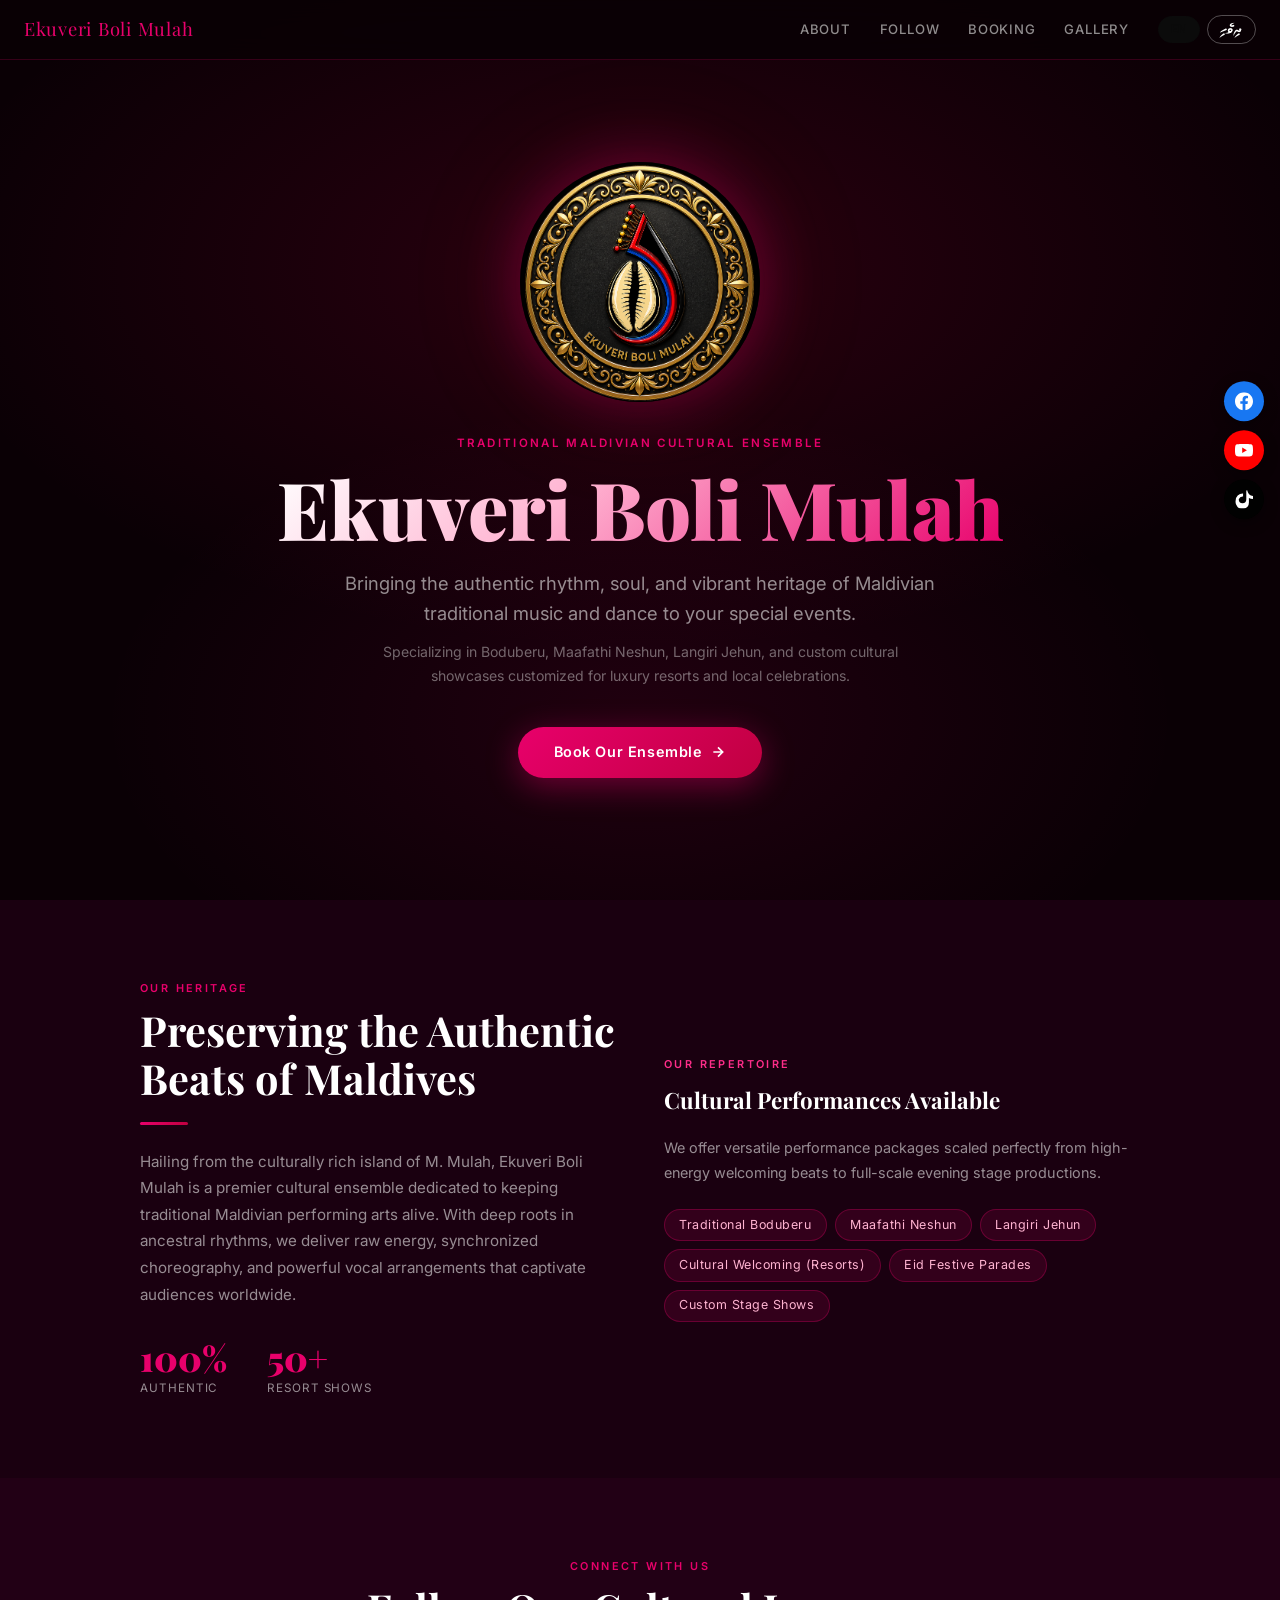
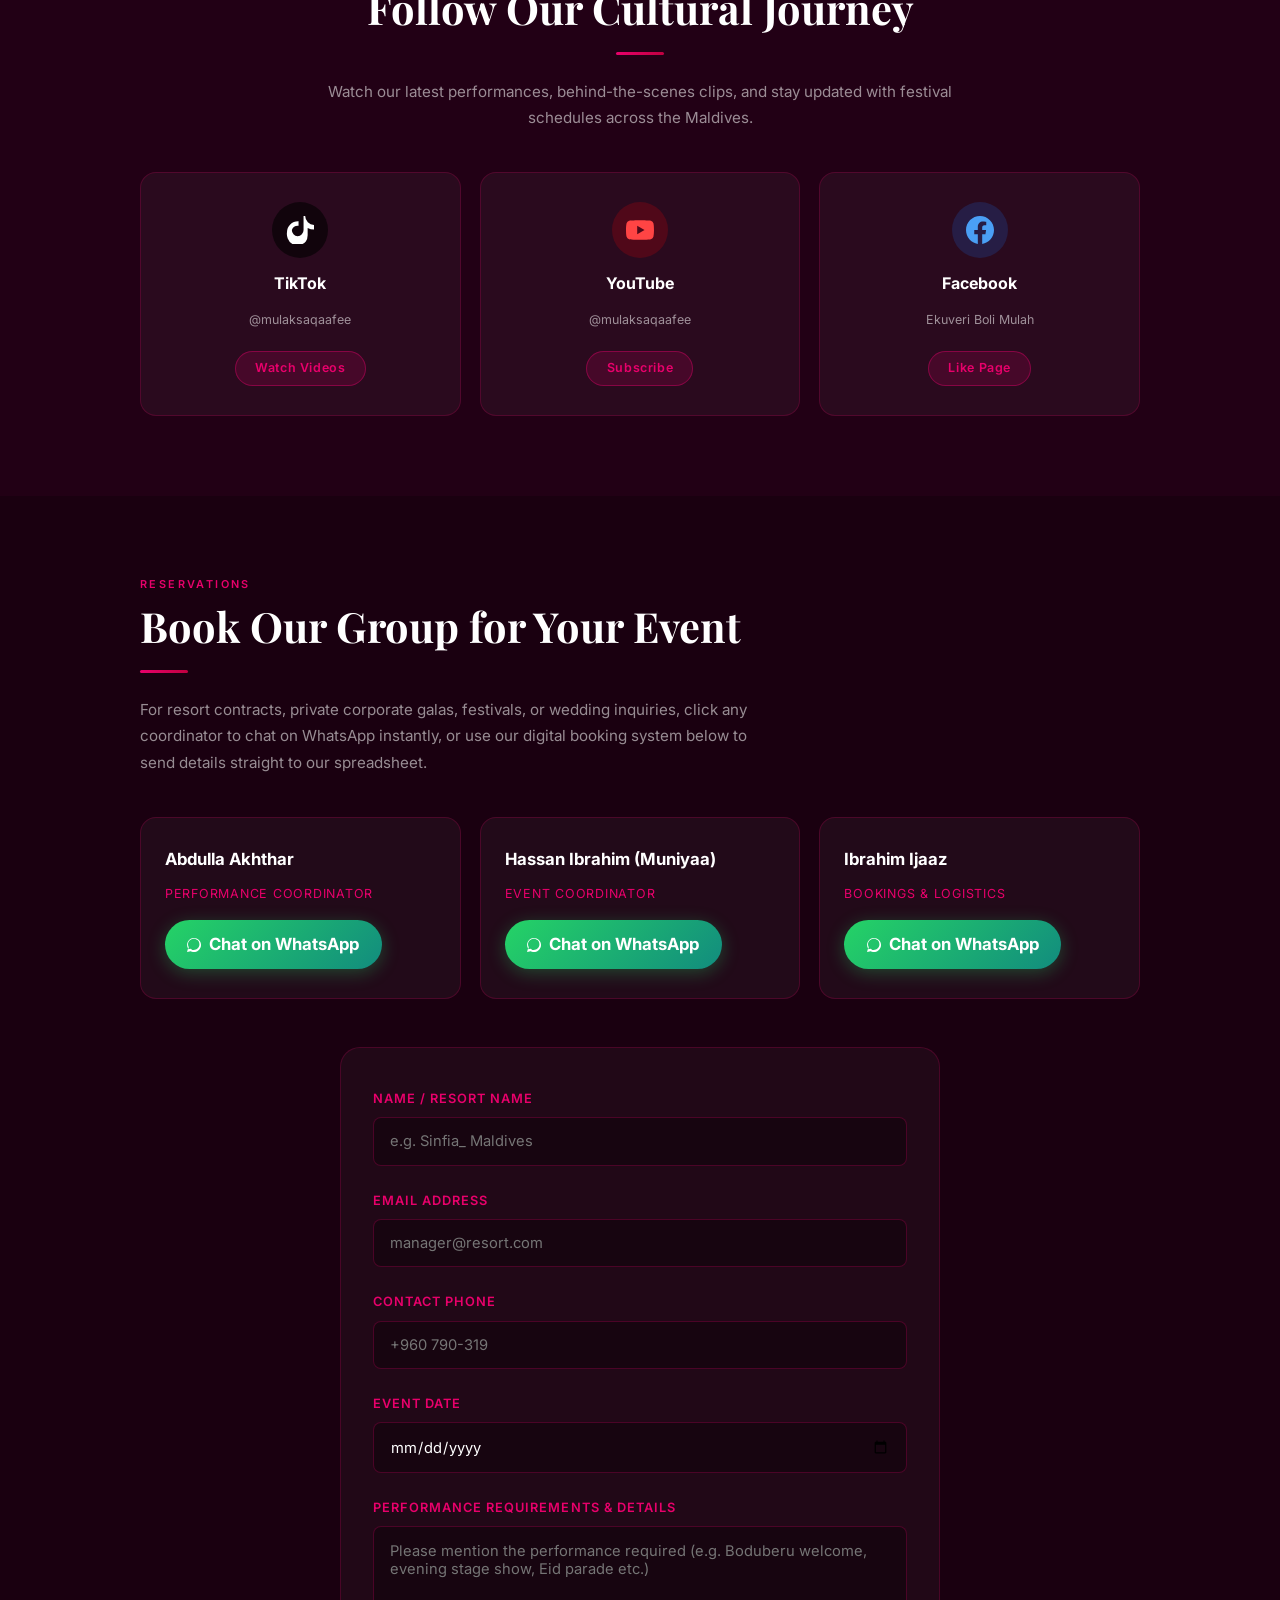
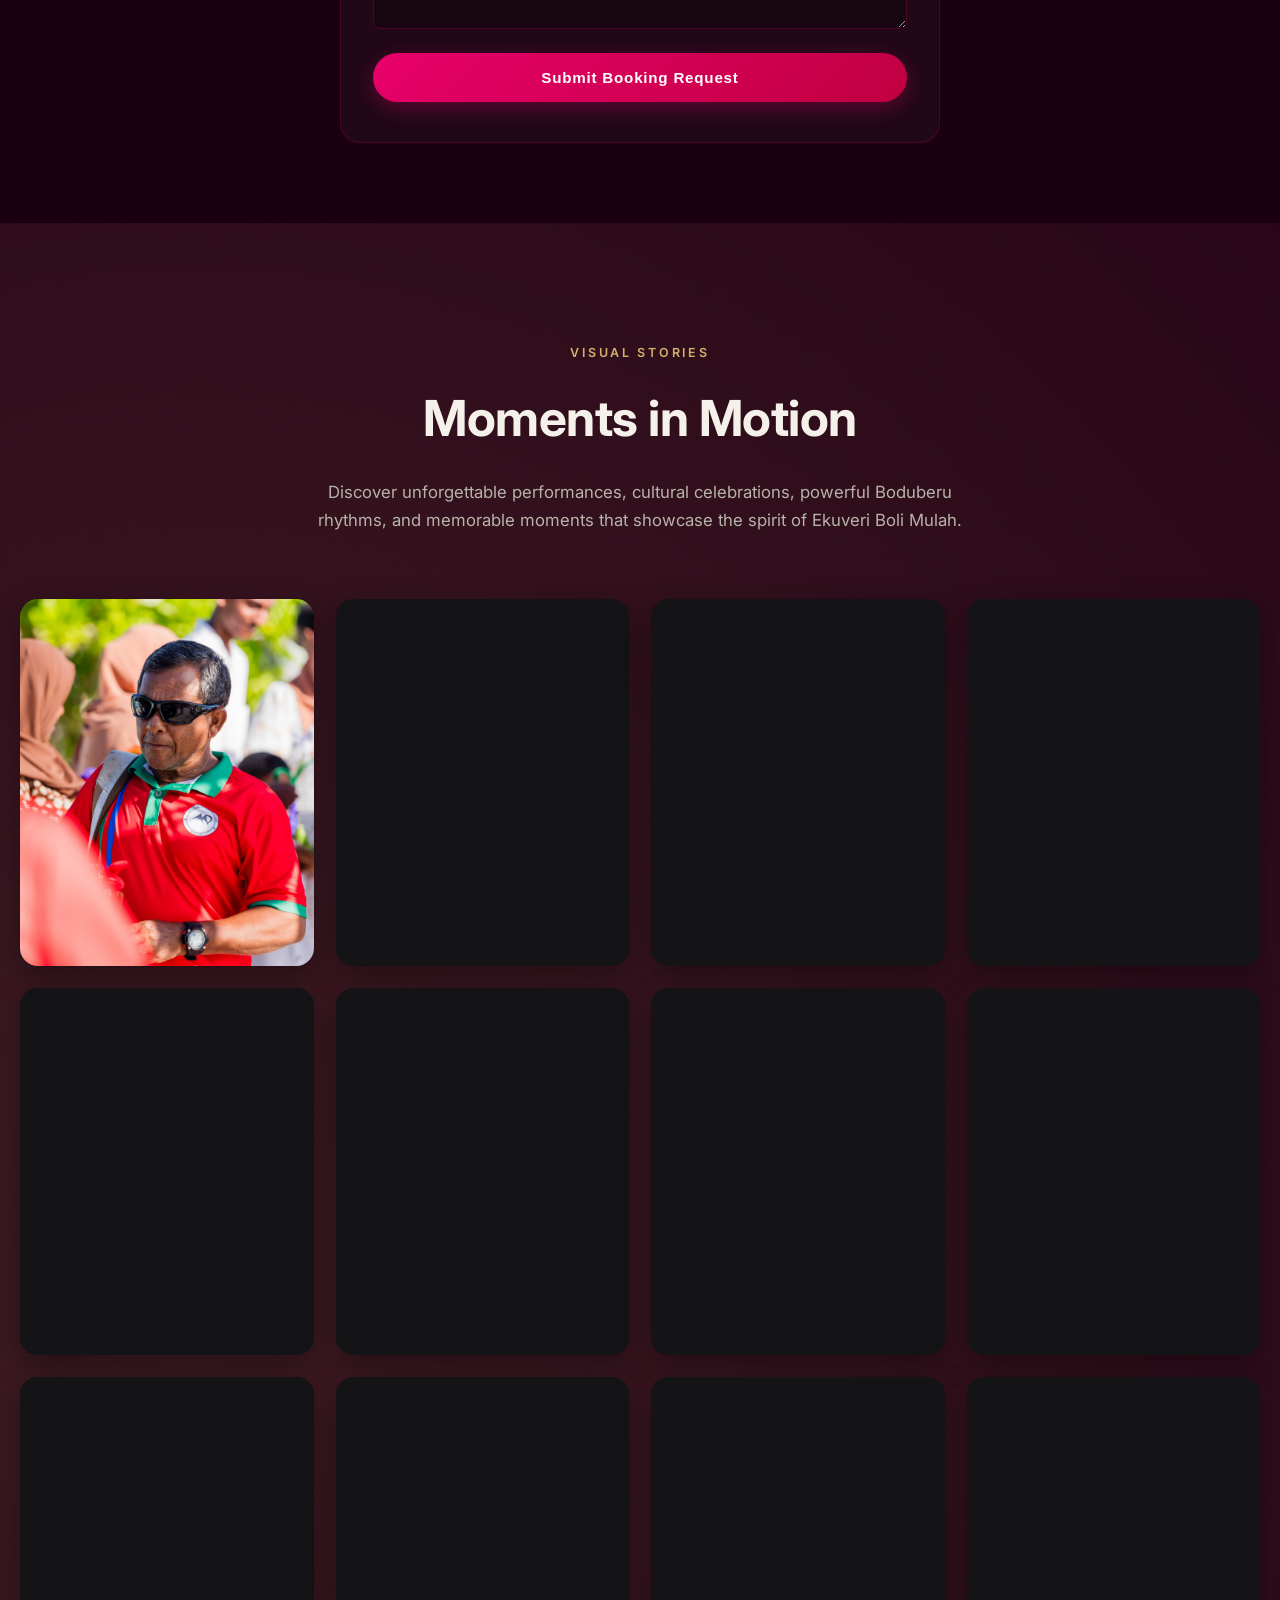
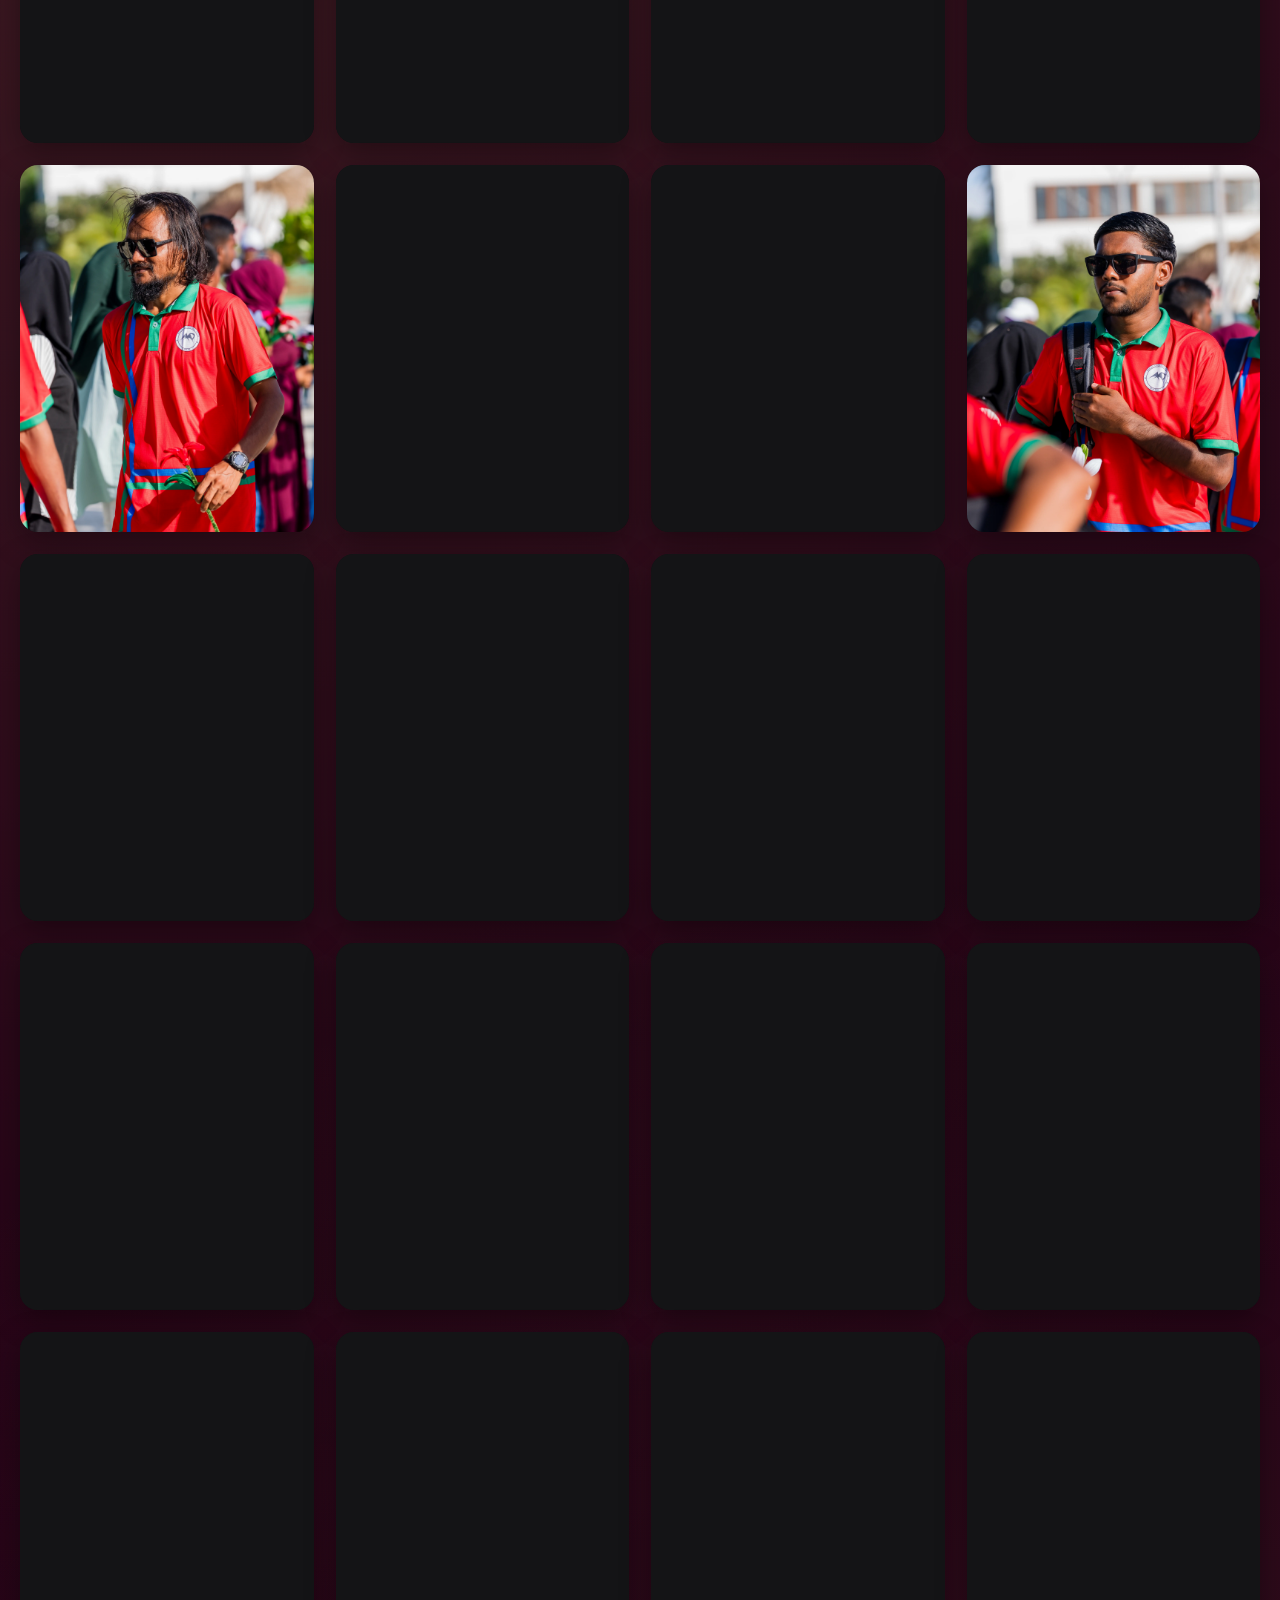
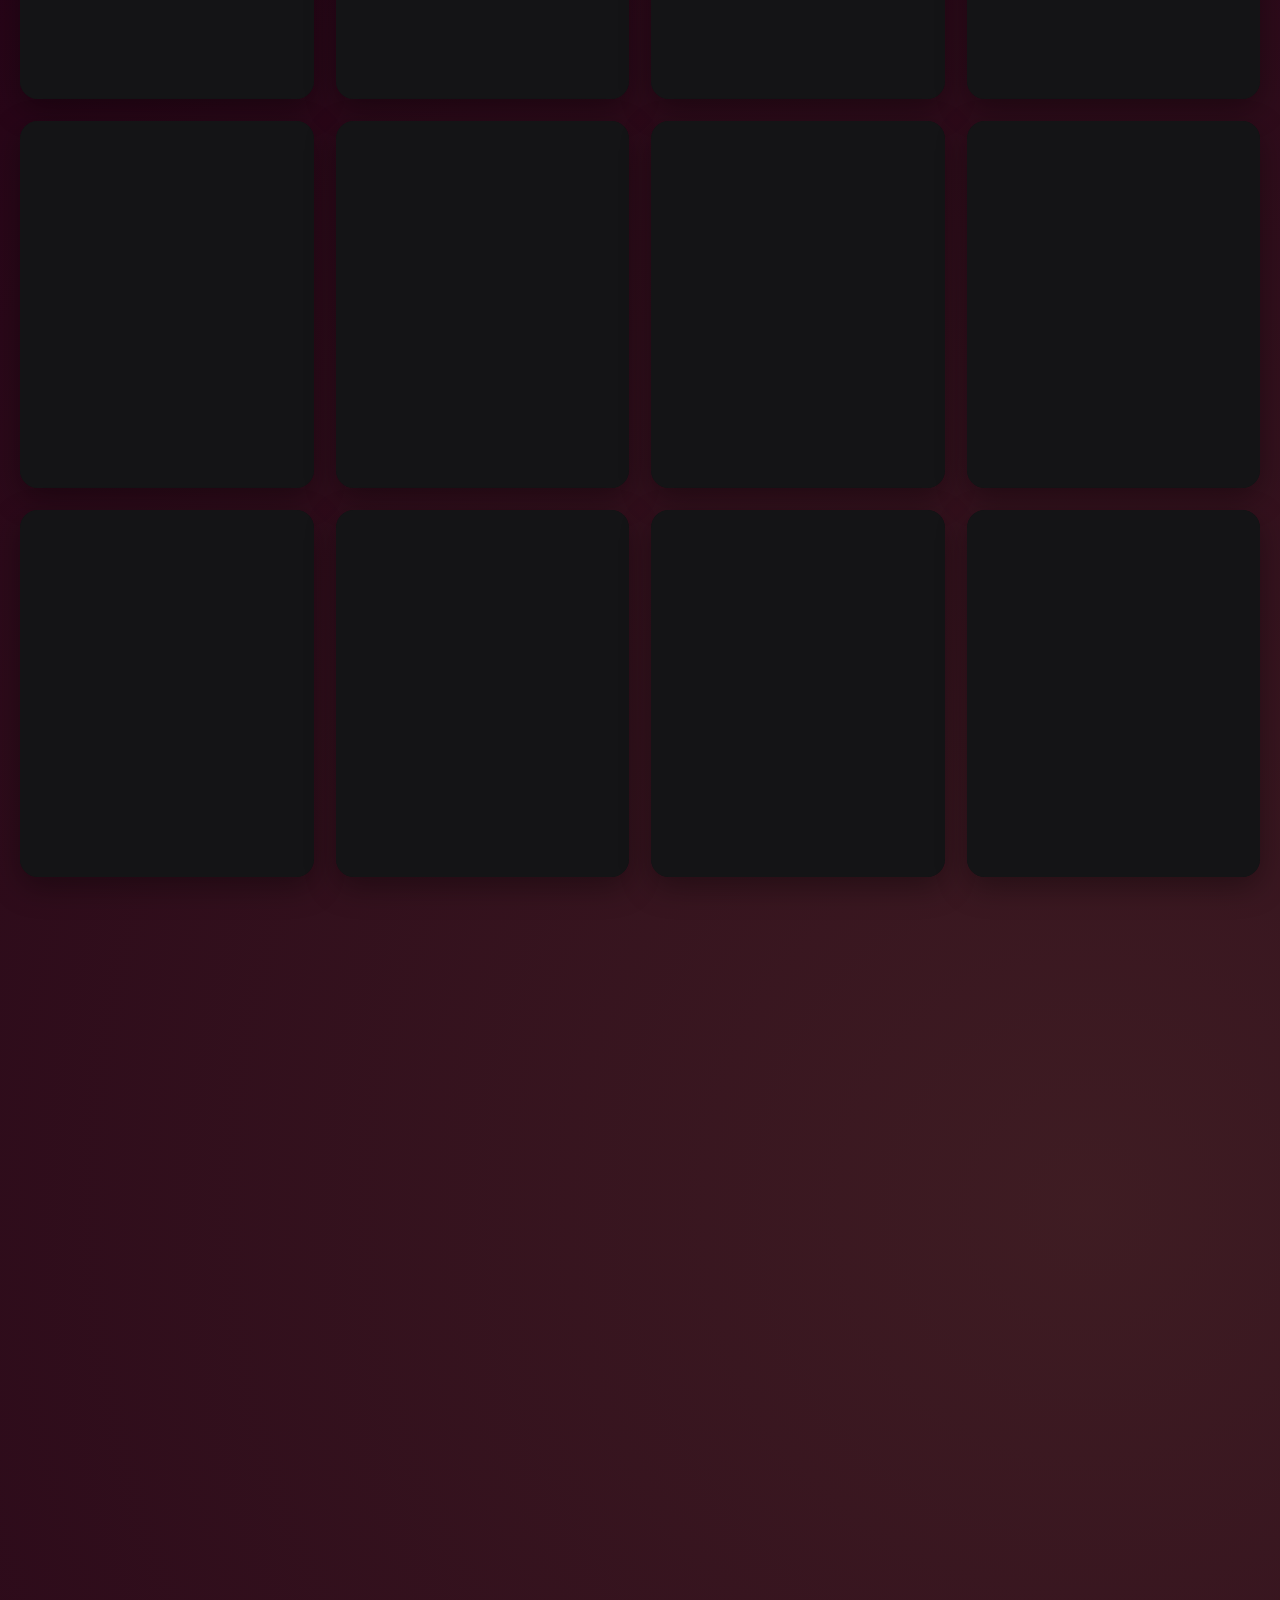
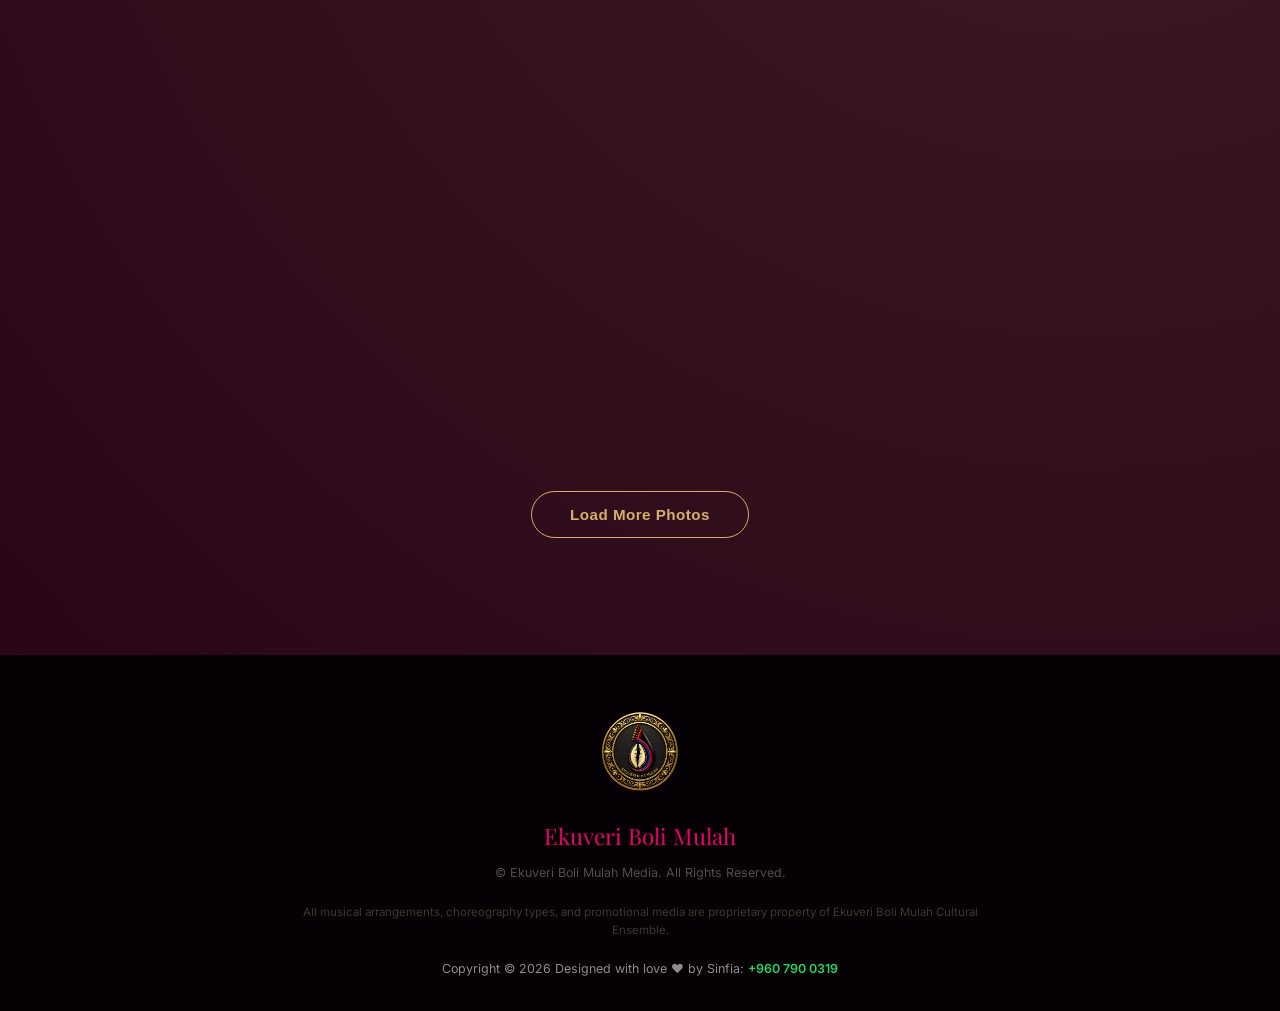
==== index.html @ 1aa10701 "Update performance descriptions and tags in index.html" ====
<!DOCTYPE html>
<html lang="en">
<head>
  <meta charset="UTF-8">
  <meta name="viewport" content="width=device-width, initial-scale=1.0">
  <title>Ekuveri Boli Mulah – Traditional Maldivian Cultural Ensemble</title>

  <!-- Canonical URL for Cloudflare / SEO -->
  <link rel="canonical" href="https://bolimulah.sinfia.net/">

  <!-- Favicon -->
  <link rel="icon" type="image/png" href="assets/logo.png">
  <link rel="apple-touch-icon" href="assets/logo.png">

  <!-- Fonts -->
  <link href="https://fonts.googleapis.com/css2?family=Playfair+Display:wght@700;900&family=Inter:wght@300;400;500;600&display=swap" rel="stylesheet">

  <!-- Stylesheet -->
  <link rel="stylesheet" href="css/styles.css">
  <link rel="stylesheet" href="css/gallery.css">

  <!-- Bilingual system (English/Dhivehi) — added on top of existing design -->
  <link rel="stylesheet" href="css/lang.css">
</head>
<body>

<!-- ── NAVIGATION ── -->
<nav>
  <span class="nav-brand" data-i18n="nav_brand">Ekuveri Boli Mulah</span>
  <ul class="nav-links">
    <li><a href="#about" data-i18n="nav_about">About</a></li>
    <li><a href="#social" data-i18n="nav_follow">Follow</a></li>
    <li><a href="#booking" data-i18n="nav_booking">Booking</a></li>
    <li><a href="#gallery" data-i18n="nav_gallery">Gallery</a></li>
    <li class="lang-switch" role="group" aria-label="Language selector">
      <button type="button" class="lang-btn" data-lang="en">EN</button>
      <button type="button" class="lang-btn" data-lang="dv">ދިވެހި</button>
    </li>
  </ul>
</nav>

<!-- ── FLOATING SOCIAL BUTTONS ── -->
<div class="float-social">
  <a href="https://www.facebook.com/share/1L15aji9r3/?mibextid=wwXIfr" target="_blank" class="float-btn fb-float" aria-label="Facebook">
    <svg viewBox="0 0 24 24"><path d="M24 12.07C24 5.41 18.63 0 12 0S0 5.4 0 12.07C0 18.1 4.39 23.1 10.13 24v-8.44H7.08v-3.49h3.04V9.41c0-3.02 1.8-4.7 4.54-4.7 1.31 0 2.68.24 2.68.24v2.97h-1.5c-1.5 0-1.96.93-1.96 1.89v2.26h3.32l-.53 3.5h-2.8V24C19.62 23.1 24 18.1 24 12.07z"/></svg>
  </a>
  <a href="https://youtube.com/@mulaksaqaafee?si=S6hb42T5JDLAF9n7" target="_blank" class="float-btn yt-float" aria-label="YouTube">
    <svg viewBox="0 0 24 24"><path d="M23.5 6.2a3.02 3.02 0 0 0-2.12-2.13C19.54 3.6 12 3.6 12 3.6s-7.54 0-9.38.48A3.02 3.02 0 0 0 .5 6.2C0 8.05 0 12 0 12s0 3.95.5 5.8a3.02 3.02 0 0 0 2.12 2.13C4.46 20.4 12 20.4 12 20.4s7.54 0 9.38-.47a3.02 3.02 0 0 0 2.12-2.13C24 15.95 24 12 24 12s0-3.95-.5-5.8zM9.6 15.6V8.4l6.28 3.6-6.28 3.6z"/></svg>
  </a>
  <a href="https://www.tiktok.com/@ekuveribolimulah?is_from_webapp=1&sender_device=pc" target="_blank" rel="noopener noreferrer" class="float-btn tt-float" aria-label="TikTok">
    <svg viewBox="0 0 24 24" aria-hidden="true">
        <path d="M12.53.02C13.84 0 15.14.01 16.44 0a8.07 8.07 0 0 0 2.27 5.42A8.13 8.13 0 0 0 24 7.7v3.96a12.07 12.07 0 0 1-5.44-1.35v6.16a9.69 9.69 0 0 1-1.6 5.35A9.54 9.54 0 0 1 5.48 24a9.54 9.54 0 0 1-4-4.8A9.69 9.69 0 0 1 .84 14a9.54 9.54 0 0 1 9.55-9.6h.37v4.06a5.5 5.5 0 0 0-.37-.01A5.54 5.54 0 0 0 5 11.9a5.54 5.54 0 0 0 4.99 5.5 5.54 5.54 0 0 0 5.06-5.5V.02h-2.52z"/>
    </svg>
</a>
</div>

<!-- ── HERO ── -->
<section id="hero">
  <img src="assets/logo.png" alt="Ekuveri Boli Mulah Logo" class="hero-logo">
  <div class="hero-eyebrow" data-i18n="hero_eyebrow">Traditional Maldivian Cultural Ensemble</div>
  <h1 class="hero-title" data-i18n="hero_title">Ekuveri Boli Mulah</h1>
  <p class="hero-sub" data-i18n="hero_sub">Bringing the authentic rhythm, soul, and vibrant heritage of Maldivian traditional music and dance to your special events.</p>
  <p class="hero-desc" data-i18n="hero_desc">Specializing in Boduberu, Maafathi Neshun, Langiri Jehun, and custom cultural showcases customized for luxury resorts and local celebrations.</p>
  <a href="#booking" class="hero-cta">
    <span data-i18n="hero_cta">Book Our Ensemble</span>
    <svg width="16" height="16" viewBox="0 0 24 24" fill="none" stroke="currentColor" stroke-width="2.5"><path d="M5 12h14M12 5l7 7-7 7"/></svg>
  </a>
</section>

<!-- ── ABOUT ── -->
<section id="about">
  <div class="container about-grid">
    <div class="reveal">
      <p class="section-label" data-i18n="about_label">Our Heritage</p>
      <h2 class="section-title" data-i18n="about_title">Preserving the Authentic Beats of Maldives</h2>
      <div class="divider"></div>
      <p class="section-body" data-i18n="about_body">
        Hailing from the culturally rich island of M. Mulah, Ekuveri Boli Mulah is a premier cultural ensemble dedicated to keeping traditional Maldivian performing arts alive. With deep roots in ancestral rhythms, we deliver raw energy, synchronized choreography, and powerful vocal arrangements that captivate audiences worldwide.
      </p>
      <div class="stat-row">
        <div class="stat-item">
          <div class="num">100%</div>
          <div class="lbl" data-i18n="about_stat1_label">Authentic</div>
        </div>
        <div class="stat-item">
          <div class="num">50+</div>
          <div class="lbl" data-i18n="about_stat2_label">Resort Shows</div>
        </div>
      </div>
    </div>
    <div class="reveal" style="transition-delay: 0.15s;">
      <p class="section-label" style="color: var(--neon-pink);" data-i18n="about_repertoire_label">Our Repertoire</p>
      <h3 style="font-family:'Playfair Display',serif; font-size:1.4rem; margin-bottom:1rem;" data-i18n="about_repertoire_title">Cultural Performances Available</h3>
      <p class="section-body" style="font-size:0.9rem;" data-i18n="about_repertoire_body">We offer versatile performance packages scaled perfectly from high-energy welcoming beats to full-scale evening stage productions.</p>
      <div class="performances-list">
        <span class="perf-tag" data-i18n="perf_tag_1">Traditional Boduberu</span>
        <span class="perf-tag" data-i18n="perf_tag_2">Maafathi Neshun</span>
        <span class="perf-tag" data-i18n="perf_tag_3">Langiri Jehun</span>
        <span class="perf-tag" data-i18n="perf_tag_4">Cultural Welcoming (Resorts)</span>
        <span class="perf-tag" data-i18n="perf_tag_5">Eid Festive Parades</span>
        <span class="perf-tag" data-i18n="perf_tag_6">Custom Stage Shows</span>
      </div>
    </div>
  </div>
</section>

<!-- ── SOCIAL ── -->
<section id="social">
  <div class="container" style="text-align: center;">
    <p class="section-label" data-i18n="social_label">Connect With Us</p>
    <h2 class="section-title" data-i18n="social_title">Follow Our Cultural Journey</h2>
    <div class="divider" style="margin: 1rem auto 1.5rem;"></div>
    <p class="section-body" style="margin: 0 auto;" data-i18n="social_body">Watch our latest performances, behind-the-scenes clips, and stay updated with festival schedules across the Maldives.</p>

    <div class="social-grid">
      <a href="https://www.tiktok.com/@mulaksaqaafee?_r=1&_t=ZS-975OjtWujJd" target="_blank" class="social-card tiktok-card reveal">
        <div class="social-icon">
          <svg viewBox="0 0 24 24"><path d="M12.53.02C13.84 0 15.14.01 16.44 0a8.07 8.07 0 0 0 2.27 5.42A8.13 8.13 0 0 0 24 7.7v3.96a12.07 12.07 0 0 1-5.44-1.35v6.16a9.69 9.69 0 0 1-1.6 5.35A9.54 9.54 0 0 1 5.48 24a9.54 9.54 0 0 1-4-4.8A9.69 9.69 0 0 1 .84 14a9.54 9.54 0 0 1 9.55-9.6h.37v4.06a5.5 5.5 0 0 0-.37-.01A5.54 5.54 0 0 0 5 11.9a5.54 5.54 0 0 0 4.99 5.5 5.54 5.54 0 0 0 5.06-5.5V.02h-2.52z"/></svg>
        </div>
        <div class="social-name">TikTok</div>
        <div class="social-handle">@mulaksaqaafee</div>
        <span class="social-btn" data-i18n="social_btn_tiktok">Watch Videos</span>
      </a>

      <a href="https://youtube.com/@mulaksaqaafee?si=S6hb42T5JDLAF9n7" target="_blank" class="social-card youtube-card reveal" style="transition-delay: 0.1s;">
        <div class="social-icon">
          <svg viewBox="0 0 24 24"><path d="M23.5 6.2a3.02 3.02 0 0 0-2.12-2.13C19.54 3.6 12 3.6 12 3.6s-7.54 0-9.38.48A3.02 3.02 0 0 0 .5 6.2C0 8.05 0 12 0 12s0 3.95.5 5.8a3.02 3.02 0 0 0 2.12 2.13C4.46 20.4 12 20.4 12 20.4s7.54 0 9.38-.47a3.02 3.02 0 0 0 2.12-2.13C24 15.95 24 12 24 12s0-3.95-.5-5.8zM9.6 15.6V8.4l6.28 3.6-6.28 3.6z"/></svg>
        </div>
        <div class="social-name">YouTube</div>
        <div class="social-handle">@mulaksaqaafee</div>
        <span class="social-btn" data-i18n="social_btn_youtube">Subscribe</span>
      </a>

      <a href="https://www.facebook.com/share/1L15aji9r3/?mibextid=wwXIfr" target="_blank" class="social-card facebook-card reveal" style="transition-delay: 0.2s;">
        <div class="social-icon">
          <svg viewBox="0 0 24 24"><path d="M24 12.07C24 5.41 18.63 0 12 0S0 5.4 0 12.07C0 18.1 4.39 23.1 10.13 24v-8.44H7.08v-3.49h3.04V9.41c0-3.02 1.8-4.7 4.54-4.7 1.31 0 2.68.24 2.68.24v2.97h-1.5c-1.5 0-1.96.93-1.96 1.89v2.26h3.32l-.53 3.5h-2.8V24C19.62 23.1 24 18.1 24 12.07z"/></svg>
        </div>
        <div class="social-name">Facebook</div>
        <div class="social-handle">Ekuveri Boli Mulah</div>
        <span class="social-btn" data-i18n="social_btn_facebook">Like Page</span>
      </a>
    </div>
  </div>
</section>

<!-- ── BOOKING ── -->
<section id="booking">
  <div class="container">
    <p class="section-label" data-i18n="booking_label">Reservations</p>
    <h2 class="section-title" data-i18n="booking_title">Book Our Group for Your Event</h2>
    <div class="divider"></div>
    <p class="section-body" style="margin-bottom: 2rem;" data-i18n="booking_body">For resort contracts, private corporate galas, festivals, or wedding inquiries, click any coordinator to chat on WhatsApp instantly, or use our digital booking system below to send details straight to our spreadsheet.</p>

    <div class="booking-grid">
      <div class="contact-card reveal">
        <div class="contact-name">Abdulla Akhthar</div>
        <div class="contact-role" data-i18n="booking_role_1">Performance Coordinator</div>
        <a href="https://wa.me/9609114145?text=Hello%20Abdulla%20Akhthar,%20I%20am%20interested%20in%20booking%20the%20Ekuveri%20Boli%20Mulah%20ensemble%20for%20an%20event." target="_blank" class="contact-phone">
          <svg width="14" height="14" viewBox="0 0 24 24" fill="currentColor"><path d="M.057 24l1.687-6.163c-1.041-1.804-1.588-3.849-1.587-5.946C.003 5.372 5.378 0 12.013 0c3.212.012 6.231 1.277 8.5 3.566 2.27 2.289 3.523 5.332 3.52 8.555-.013 6.642-5.39 12.013-12.024 12.013-2.006-.002-3.973-.5-5.713-1.448L0 24zm6.59-4.846c1.6.95 3.16 1.449 4.825 1.451 5.436 0 9.86-4.37 9.864-9.742.002-2.602-1.01-5.05-2.852-6.89C16.64 2.128 14.2 1.116 11.603 1.115c-5.448 0-9.873 4.373-9.877 9.746-.002 1.74.468 3.44 1.358 4.911l-1.01 3.693 3.815-.98c1.47.8 3.012 1.218 4.762 1.218z"/></svg>
          <span data-i18n="booking_whatsapp">Chat on WhatsApp</span>
        </a>
      </div>

      <div class="contact-card reveal" style="transition-delay: 0.1s;">
        <div class="contact-name">Hassan Ibrahim (Muniyaa)</div>
        <div class="contact-role" data-i18n="booking_role_2">Event Coordinator</div>
        <a href="https://wa.me/9609944367?text=Hello%20Hassan%20Ibrahim,%20I%20am%20interested%20in%20booking%20the%20Ekuveri%20Boli%20Mulah%20ensemble%20for%20an%20event." target="_blank" class="contact-phone">
          <svg width="14" height="14" viewBox="0 0 24 24" fill="currentColor"><path d="M.057 24l1.687-6.163c-1.041-1.804-1.588-3.849-1.587-5.946C.003 5.372 5.378 0 12.013 0c3.212.012 6.231 1.277 8.5 3.566 2.27 2.289 3.523 5.332 3.52 8.555-.013 6.642-5.39 12.013-12.024 12.013-2.006-.002-3.973-.5-5.713-1.448L0 24zm6.59-4.846c1.6.95 3.16 1.449 4.825 1.451 5.436 0 9.86-4.37 9.864-9.742.002-2.602-1.01-5.05-2.852-6.89C16.64 2.128 14.2 1.116 11.603 1.115c-5.448 0-9.873 4.373-9.877 9.746-.002 1.74.468 3.44 1.358 4.911l-1.01 3.693 3.815-.98c1.47.8 3.012 1.218 4.762 1.218z"/></svg>
          <span data-i18n="booking_whatsapp">Chat on WhatsApp</span>
        </a>
      </div>

      <div class="contact-card reveal" style="transition-delay: 0.2s;">
        <div class="contact-name">Ibrahim Ijaaz</div>
        <div class="contact-role" data-i18n="booking_role_3">Bookings & Logistics</div>
        <a href="https://wa.me/9609732929?text=Hello%20Ibrahim%20Ijaaz,%20I%20am%20interested%20in%20booking%20the%20Ekuveri%20Boli%20Mulah%20ensemble%20for%20an%20event." target="_blank" class="contact-phone">
          <svg width="14" height="14" viewBox="0 0 24 24" fill="currentColor"><path d="M.057 24l1.687-6.163c-1.041-1.804-1.588-3.849-1.587-5.946C.003 5.372 5.378 0 12.013 0c3.212.012 6.231 1.277 8.5 3.566 2.27 2.289 3.523 5.332 3.52 8.555-.013 6.642-5.39 12.013-12.024 12.013-2.006-.002-3.973-.5-5.713-1.448L0 24zm6.59-4.846c1.6.95 3.16 1.449 4.825 1.451 5.436 0 9.86-4.37 9.864-9.742.002-2.602-1.01-5.05-2.852-6.89C16.64 2.128 14.2 1.116 11.603 1.115c-5.448 0-9.873 4.373-9.877 9.746-.002 1.74.468 3.44 1.358 4.911l-1.01 3.693 3.815-.98c1.47.8 3.012 1.218 4.762 1.218z"/></svg>
          <span data-i18n="booking_whatsapp">Chat on WhatsApp</span>
        </a>
      </div>
    </div>

    <div class="form-container reveal">
      <form id="digitalBookingForm">
        <div class="form-group">
          <label for="clientName">Name / Resort Name</label>
          <input type="text" id="clientName" name="clientName" placeholder="e.g. Sinfia_ Maldives" required>
        </div>
        <div class="form-group">
          <label for="clientEmail">Email Address</label>
          <input type="email" id="clientEmail" name="clientEmail" placeholder="manager@resort.com" required>
        </div>
        <div class="form-group">
          <label for="clientPhone">Contact Phone</label>
          <input type="tel" id="clientPhone" name="clientPhone" placeholder="+960 790-319" required>
        </div>
        <div class="form-group">
          <label for="eventDate">Event Date</label>
          <input type="date" id="eventDate" name="eventDate" required>
        </div>
        <div class="form-group">
          <label for="eventDetails">Performance Requirements & Details</label>
          <textarea id="eventDetails" name="eventDetails" rows="4" placeholder="Please mention the performance required (e.g. Boduberu welcome, evening stage show, Eid parade etc.)" required></textarea>
        </div>
        <button type="submit" id="submitBtn" class="form-submit-btn">Submit Booking Request</button>
        <div id="formStatusMessage" class="form-message"></div>
      </form>
    </div>
  </div>
</section>

<!-- ============================================================
     GALLERY SECTION — Ekuveri Boli Mulah
     Built for LARGE photo libraries (hundreds/thousands of photos)
     without slowing the page down. Photos load in small batches as
     the visitor scrolls, instead of all at once.

     TO ADD NEW PHOTOS:
       1. Upload Images/ImageN.webp (next sequential number) to the
          existing "Images" folder in the repo root.
       2. Open images-manifest.json (repo root) and update "count"
          to your new total.
     That's it. Nothing in this HTML file needs to change.
     ============================================================ -->

<section id="gallery" class="gallery-section" aria-labelledby="gallery-heading">
  <div class="gallery-container">

    <!-- Section Header -->
    <div class="gallery-header reveal">
      <span class="gallery-eyebrow" data-i18n="gallery_eyebrow">Visual Stories</span>
      <h2 id="gallery-heading" class="gallery-title" data-i18n="gallery_title">Moments in Motion</h2>
      <p class="gallery-description" data-i18n="gallery_description">
        Discover unforgettable performances, cultural celebrations, powerful Boduberu
        rhythms, and memorable moments that showcase the spirit of Ekuveri Boli Mulah.
      </p>
    </div>

    <!-- Gallery Grid — populated automatically by gallery.js -->
    <div class="gallery-grid" id="galleryGrid" aria-live="polite">
      <!-- Cards are inserted here at runtime. Leave this empty. -->
    </div>

    <!-- Load More button — shown only while more photos remain -->
    <div class="gallery-load-more-wrap">
      <button type="button" id="galleryLoadMore" class="gallery-load-more" hidden>
        <span data-i18n="gallery_load_more">Load More Photos</span>
      </button>
    </div>

    <!-- Invisible sentinel — triggers auto-loading the next batch
         when scrolled into view (infinite scroll). The button
         above still works as a manual/accessible fallback. -->
    <div id="galleryScrollSentinel" aria-hidden="true"></div>

  </div>
</section>

<!-- ============================================================
     LIGHTBOX — replaces your existing lightbox markup
     ============================================================ -->
<div class="lightbox" id="lightbox" role="dialog" aria-modal="true" aria-label="Gallery image viewer" hidden>
  <button class="lightbox-close" id="lightboxClose" type="button" aria-label="Close gallery viewer" data-i18n-aria="gallery_close">
    <svg viewBox="0 0 24 24" aria-hidden="true"><path d="M6 6l12 12M18 6L6 18" stroke="currentColor" stroke-width="2" stroke-linecap="round"/></svg>
  </button>

  <button class="lightbox-nav lightbox-prev" id="lightboxPrev" type="button" aria-label="Previous photo" data-i18n-aria="gallery_prev">
    <svg viewBox="0 0 24 24" aria-hidden="true"><path d="M15 18l-6-6 6-6" stroke="currentColor" stroke-width="2" fill="none" stroke-linecap="round" stroke-linejoin="round"/></svg>
  </button>

  <div class="lightbox-stage">
    <img class="lightbox-image" id="lightboxImage" src="" alt="" />
    <p class="lightbox-caption" id="lightboxCaption"></p>
  </div>

  <button class="lightbox-nav lightbox-next" id="lightboxNext" type="button" aria-label="Next photo" data-i18n-aria="gallery_next">
    <svg viewBox="0 0 24 24" aria-hidden="true"><path d="M9 18l6-6-6-6" stroke="currentColor" stroke-width="2" fill="none" stroke-linecap="round" stroke-linejoin="round"/></svg>
  </button>
</div>

<!-- ── FOOTER ── -->
<footer>
  <img src="assets/logo.png" alt="Ekuveri Boli Mulah Logo" class="footer-logo">
  <div class="footer-title" data-i18n="footer_title">Ekuveri Boli Mulah</div>
  <p class="footer-copy" data-i18n="footer_copy">© Ekuveri Boli Mulah Media. All Rights Reserved.</p>
  <p class="footer-legal" data-i18n="footer_legal">All musical arrangements, choreography types, and promotional media are proprietary property of Ekuveri Boli Mulah Cultural Ensemble.</p>
  <p class="footer-contact">
    <span data-i18n="footer_contact_text">Copyright © 2026 Designed with love ❤️ by Sinfia:</span>
    <a href="https://wa.me/9607900319" target="_blank" rel="noopener noreferrer">+960 790 0319</a>
  </p>
</footer>

<!-- JavaScript -->
<!-- Bilingual system: language data + switcher (loaded first, no dependencies) -->
<script src="js/lang-data.js?v=2" data-cfasync="false"></script>
<script src="js/lang.js?v=2" data-cfasync="false"></script>

<script src="js/main.js"></script>
<script src="js/gallery.js"></script>

</body>
</html>
---- css/styles.css ----
/* ============================================
   Ekuveri Boli Mulah — Main Stylesheet
   bolimulah.sinfia.net
   ============================================ */

:root {
  --hot-pink: #e8006b;
  --deep-crimson: #c00040;
  --neon-pink: #ff2d8a;
  --white: #ffffff;
  --off-white: #fff0f5;
  --dark: #0a0005;
  --dark-mid: #1a0010;
  --dark-surface: #220015;
  --muted: rgba(255,255,255,0.55);
  --border: rgba(232,0,107,0.2);
}

*, *::before, *::after { box-sizing: border-box; margin: 0; padding: 0; }
html { scroll-behavior: smooth; }
body {
  background: var(--dark);
  color: var(--white);
  font-family: 'Inter', sans-serif;
  line-height: 1.65;
  overflow-x: hidden;
}

/* ── NAV ── */
nav {
  position: fixed; top: 0; left: 0; right: 0; z-index: 100;
  background: rgba(10,0,5,0.88);
  backdrop-filter: blur(14px);
  border-bottom: 1px solid var(--border);
  padding: 0 1.5rem;
  display: flex; align-items: center; justify-content: space-between;
  height: 60px;
}
.nav-brand { font-family: 'Playfair Display', serif; font-size: 1.15rem; color: var(--hot-pink); letter-spacing: 0.04em; }
.nav-links { display: flex; gap: 1.8rem; list-style: none; }
.nav-links a { color: var(--muted); text-decoration: none; font-size: 0.82rem; font-weight: 500; letter-spacing: 0.06em; text-transform: uppercase; transition: color 0.2s; }
.nav-links a:hover { color: var(--white); }
@media (max-width: 640px) { .nav-links { display: none; } }

/* ── HERO ── */
#hero {
  min-height: 100svh;
  display: flex; flex-direction: column; align-items: center; justify-content: center;
  text-align: center;
  padding: 100px 1.5rem 60px;
  background: radial-gradient(ellipse 80% 60% at 50% 30%, rgba(192,0,64,0.18) 0%, transparent 70%),
              radial-gradient(ellipse 60% 50% at 50% 80%, rgba(232,0,107,0.10) 0%, transparent 70%),
              var(--dark);
  position: relative; overflow: hidden;
}
.hero-logo {
  width: min(240px, 60vw);
  height: min(240px, 60vw);
  object-fit: cover;
  border-radius: 50%;
  box-shadow: 0 0 60px rgba(232,0,107,0.35), 0 0 120px rgba(192,0,64,0.15);
  margin-bottom: 2rem;
  animation: logoFloat 4s ease-in-out infinite;
}
@keyframes logoFloat { 0%,100%{transform:translateY(0)} 50%{transform:translateY(-10px)} }
.hero-eyebrow {
  font-size: 0.72rem; letter-spacing: 0.2em; text-transform: uppercase;
  color: var(--hot-pink); margin-bottom: 0.75rem; font-weight: 600;
}
.hero-title {
  font-family: 'Playfair Display', serif;
  font-size: clamp(2.4rem, 7vw, 5rem);
  font-weight: 900; line-height: 1.08;
  background: linear-gradient(135deg, #fff 0%, #ffb3d1 40%, var(--hot-pink) 100%);
  -webkit-background-clip: text; -webkit-text-fill-color: transparent; background-clip: text;
  margin-bottom: 1rem;
}
.hero-sub {
  font-size: clamp(0.95rem, 2.5vw, 1.15rem);
  color: var(--muted); max-width: 620px; margin: 0 auto 0.75rem;
}
.hero-desc {
  font-size: 0.88rem; color: rgba(255,255,255,0.4);
  max-width: 520px; margin: 0 auto 2.5rem;
}
.hero-cta {
  display: inline-flex; align-items: center; gap: 0.5rem;
  background: linear-gradient(135deg, var(--hot-pink), var(--deep-crimson));
  color: #fff; font-weight: 600; font-size: 0.9rem;
  padding: 0.85rem 2.2rem; border-radius: 50px;
  text-decoration: none; letter-spacing: 0.04em;
  box-shadow: 0 8px 32px rgba(232,0,107,0.4);
  transition: transform 0.2s, box-shadow 0.2s;
}
.hero-cta:hover { transform: translateY(-2px); box-shadow: 0 12px 40px rgba(232,0,107,0.55); }

/* ── SECTION WRAPPER ── */
section { padding: 80px 1.5rem; }
.container { max-width: 1000px; margin: 0 auto; }
.section-label {
  font-size: 0.68rem; letter-spacing: 0.22em; text-transform: uppercase;
  color: var(--hot-pink); font-weight: 600; margin-bottom: 0.5rem;
}
.section-title {
  font-family: 'Playfair Display', serif;
  font-size: clamp(1.7rem, 4vw, 2.6rem); font-weight: 700;
  line-height: 1.15; margin-bottom: 1.25rem;
}
.section-body { color: var(--muted); font-size: 0.95rem; line-height: 1.75; max-width: 640px; }

/* ── ABOUT ── */
#about { background: var(--dark-mid); }
.about-grid { display: grid; grid-template-columns: 1fr 1fr; gap: 3rem; align-items: center; }
@media (max-width: 700px) { .about-grid { grid-template-columns: 1fr; } }
.performances-list { display: flex; flex-wrap: wrap; gap: 0.5rem; margin-top: 1.5rem; }
.perf-tag {
  background: rgba(232,0,107,0.12); border: 1px solid rgba(232,0,107,0.3);
  color: #ffb3d1; padding: 0.3rem 0.9rem; border-radius: 50px;
  font-size: 0.78rem; letter-spacing: 0.04em;
}
.stat-row { display: flex; gap: 2.5rem; margin-top: 2rem; flex-wrap: wrap; }
.stat-item .num { font-family: 'Playfair Display', serif; font-size: 2.2rem; color: var(--hot-pink); font-weight: 900; line-height: 1; }
.stat-item .lbl { font-size: 0.73rem; color: var(--muted); letter-spacing: 0.08em; text-transform: uppercase; margin-top: 0.2rem; }

/* ── SOCIAL ── */
#social { background: var(--dark-surface); }
.social-grid { display: grid; grid-template-columns: repeat(auto-fit, minmax(240px, 1fr)); gap: 1.2rem; margin-top: 2.5rem; }
.social-card {
  background: rgba(255,255,255,0.04);
  border: 1px solid var(--border);
  border-radius: 16px;
  padding: 1.8rem 1.5rem;
  text-decoration: none;
  color: var(--white);
  display: flex; flex-direction: column; align-items: center; text-align: center; gap: 0.8rem;
  transition: transform 0.2s, border-color 0.2s, background 0.2s;
}
.social-card:hover {
  transform: translateY(-4px);
  border-color: var(--hot-pink);
  background: rgba(232,0,107,0.08);
}
.social-icon { width: 56px; height: 56px; border-radius: 50%; display: flex; align-items: center; justify-content: center; }
.social-icon svg { width: 28px; height: 28px; fill: currentColor; }
.tiktok-card .social-icon { background: rgba(0,0,0,0.6); color: #fff; }
.youtube-card .social-icon { background: rgba(255,0,0,0.18); color: #ff4444; }
.facebook-card .social-icon { background: rgba(24,119,242,0.18); color: #4a9ff5; }
.social-name { font-weight: 700; font-size: 1rem; }
.social-handle { font-size: 0.78rem; color: var(--muted); }
.social-btn {
  margin-top: 0.5rem;
  background: rgba(232,0,107,0.15); border: 1px solid rgba(232,0,107,0.4);
  color: var(--hot-pink); padding: 0.4rem 1.2rem; border-radius: 50px;
  font-size: 0.78rem; font-weight: 600; letter-spacing: 0.05em;
}

/* ── BOOKING ── */
#booking { background: var(--dark-mid); }
.booking-grid { display: grid; grid-template-columns: repeat(auto-fit, minmax(260px, 1fr)); gap: 1.2rem; margin-top: 2.5rem; margin-bottom: 3rem; }
.contact-card {
  background: rgba(255,255,255,0.04); border: 1px solid var(--border);
  border-radius: 16px; padding: 1.8rem 1.5rem;
  display: flex; flex-direction: column; gap: 0.6rem;
}
.contact-name { font-weight: 700; font-size: 1.05rem; }
.contact-role { font-size: 0.78rem; color: var(--hot-pink); letter-spacing: 0.06em; text-transform: uppercase; }
.contact-phone {
  display: inline-flex; align-items: center; gap: 0.5rem;
  background: linear-gradient(135deg, #25D366, #128C7E);
  color: #fff; font-weight: 700; font-size: 1.05rem;
  padding: 0.65rem 1.4rem; border-radius: 50px; text-decoration: none;
  margin-top: 0.4rem; transition: transform 0.18s, box-shadow 0.18s;
  box-shadow: 0 4px 18px rgba(37,211,102,0.3); align-self: flex-start;
}
.contact-phone:hover { transform: translateY(-2px); box-shadow: 0 8px 28px rgba(37,211,102,0.5); }

/* ── BOOKING FORM ── */
.form-container {
  background: rgba(255, 255, 255, 0.03);
  border: 1px solid var(--border);
  border-radius: 20px;
  padding: 2.5rem 2rem;
  max-width: 600px;
  margin: 0 auto;
}
.form-group { margin-bottom: 1.5rem; display: flex; flex-direction: column; gap: 0.5rem; }
.form-group label { font-size: 0.8rem; font-weight: 600; text-transform: uppercase; letter-spacing: 0.08em; color: var(--hot-pink); }
.form-group input, .form-group textarea {
  background: rgba(0, 0, 0, 0.3);
  border: 1px solid rgba(232, 0, 107, 0.25);
  border-radius: 8px;
  padding: 0.9rem 1rem;
  color: var(--white);
  font-family: 'Inter', sans-serif;
  font-size: 0.92rem;
  transition: border-color 0.2s, box-shadow 0.2s;
}
.form-group input:focus, .form-group textarea:focus {
  outline: none;
  border-color: var(--neon-pink);
  box-shadow: 0 0 10px rgba(255, 45, 138, 0.15);
}
.form-submit-btn {
  width: 100%;
  background: linear-gradient(135deg, var(--hot-pink), var(--deep-crimson));
  color: var(--white);
  border: none;
  border-radius: 50px;
  padding: 1rem;
  font-weight: 600;
  font-size: 0.95rem;
  cursor: pointer;
  letter-spacing: 0.05em;
  box-shadow: 0 6px 20px rgba(232, 0, 107, 0.3);
  transition: transform 0.2s, box-shadow 0.2s;
}
.form-submit-btn:hover { transform: translateY(-2px); box-shadow: 0 10px 30px rgba(232, 0, 107, 0.5); }
.form-submit-btn:disabled { background: #444; color: #888; box-shadow: none; cursor: not-allowed; }
.form-message { font-size: 0.9rem; text-align: center; margin-top: 1rem; font-weight: 500; display: none; }

/* ── GALLERY ── */
#gallery { background: var(--dark-surface); }
.gallery-grid { display: grid; grid-template-columns: repeat(auto-fit, minmax(260px, 1fr)); gap: 1rem; margin-top: 2rem; }
.gallery-item {
  position: relative; border-radius: 12px; overflow: hidden;
  aspect-ratio: 4/3; cursor: pointer;
  border: 1px solid rgba(232,0,107,0.15);
  box-shadow: 0 4px 20px rgba(0,0,0,0.4);
  transition: transform 0.3s, box-shadow 0.3s;
}
.gallery-item:hover { transform: translateY(-4px); box-shadow: 0 12px 40px rgba(232,0,107,0.25); }
.gallery-item img {
  width: 100%; height: 100%; object-fit: cover;
  display: block; transition: transform 0.4s ease;
}
.gallery-item:hover img { transform: scale(1.05); }
.gallery-item .gallery-overlay {
  position: absolute; inset: 0;
  background: linear-gradient(to top, rgba(10,0,5,0.7) 0%, transparent 50%);
  opacity: 0; transition: opacity 0.3s;
  display: flex; align-items: flex-end; padding: 1rem;
}
.gallery-item:hover .gallery-overlay { opacity: 1; }
.gallery-overlay span {
  font-size: 0.78rem; font-weight: 600; color: #fff;
  letter-spacing: 0.06em; text-transform: uppercase;
}

/* ── LIGHTBOX ── */
.lightbox {
  display: none; position: fixed; inset: 0; z-index: 999;
  background: rgba(0,0,0,0.92); align-items: center; justify-content: center;
  padding: 1.5rem;
}
.lightbox.open { display: flex; }
.lightbox img { max-width: 90vw; max-height: 88vh; border-radius: 10px; box-shadow: 0 0 60px rgba(232,0,107,0.3); }
.lightbox-close {
  position: fixed; top: 1.2rem; right: 1.5rem;
  font-size: 2rem; color: #fff; cursor: pointer; line-height: 1;
  background: rgba(232,0,107,0.2); border: none; border-radius: 50%;
  width: 44px; height: 44px; display: flex; align-items: center; justify-content: center;
  transition: background 0.2s;
}
.lightbox-close:hover { background: rgba(232,0,107,0.5); }

/* ── DIVIDER ── */
.divider { width: 48px; height: 3px; background: linear-gradient(90deg, var(--hot-pink), var(--deep-crimson)); border-radius: 3px; margin: 1rem 0 1.5rem; }

/* ── FOOTER ── */
footer {
  background: #050003;
  border-top: 1px solid var(--border);
  padding: 3.5rem 1.5rem 2rem;
  text-align: center;
}
.footer-logo { width: 80px; height: 80px; object-fit: cover; border-radius: 50%; margin: 0 auto 1.2rem; }
.footer-title { font-family: 'Playfair Display', serif; font-size: 1.4rem; color: var(--hot-pink); margin-bottom: 0.5rem; }
.footer-copy { font-size: 0.78rem; color: rgba(255,255,255,0.3); margin-bottom: 1.2rem; }
.footer-legal {
  font-size: 0.72rem; color: rgba(255,255,255,0.22);
  max-width: 680px; margin: 0 auto 1.2rem;
  line-height: 1.6;
}
.footer-contact { font-size: 0.78rem; color: var(--muted); }
.footer-contact a { color: #25D366; text-decoration: none; font-weight: 600; }

/* ── FLOATING SOCIAL ── */
.float-social {
  position: fixed; right: 1rem; top: 50%; transform: translateY(-50%); z-index: 90;
  display: flex; flex-direction: column; gap: 0.55rem;
}
.float-btn {
  width: 40px; height: 40px; border-radius: 50%;
  display: flex; align-items: center; justify-content: center;
  text-decoration: none; transition: transform 0.2s, box-shadow 0.2s;
  box-shadow: 0 4px 14px rgba(0,0,0,0.4);
}
.float-btn:hover { transform: scale(1.12); }
.float-btn svg { width: 18px; height: 18px; fill: #fff; }
.fb-float { background: #1877f2; }
.yt-float { background: #ff0000; }
.tt-float { background: #010101; }
@media (max-width: 480px) { .float-social { display: none; } }

/* ── SCROLL REVEAL ── */
.reveal { opacity: 0; transform: translateY(24px); transition: opacity 0.6s ease, transform 0.6s ease; }
.reveal.visible { opacity: 1; transform: translateY(0); }
---- css/gallery.css ----
/* ============================================================
   GALLERY SECTION STYLES — Ekuveri Boli Mulah
   Add this entire block to your stylesheet. It only targets
   .gallery-* and .lightbox-* classes, so it won't affect any
   other section of the site.
   ============================================================ */

:root {
  --gallery-bg: #0b0b0d;
  --gallery-card-bg: #141416;
  --gallery-accent: #d4af6a;      /* warm gold, ties into Maldivian cultural palette */
  --gallery-accent-soft: rgba(212, 175, 106, 0.16);
  --gallery-text: #f5f1ea;
  --gallery-text-muted: #b8b3aa;
  --gallery-radius: 18px;
  --gallery-transition: 0.45s cubic-bezier(0.22, 1, 0.36, 1);
}

.gallery-section {
  background: var(--gallery-bg);
  padding: clamp(64px, 9vw, 120px) 20px;
  position: relative;
  overflow: hidden;
}

.gallery-section::before {
  content: "";
  position: absolute;
  inset: 0;
  background:
    radial-gradient(circle at 15% 20%, var(--gallery-accent-soft), transparent 45%),
    radial-gradient(circle at 85% 80%, var(--gallery-accent-soft), transparent 45%);
  pointer-events: none;
}

.gallery-container {
  max-width: 1280px;
  margin: 0 auto;
  position: relative;
  z-index: 1;
}

/* ---------- Header ---------- */
.gallery-header {
  text-align: center;
  max-width: 680px;
  margin: 0 auto clamp(40px, 6vw, 64px);
}

.gallery-eyebrow {
  display: inline-block;
  font-size: 0.78rem;
  letter-spacing: 0.22em;
  text-transform: uppercase;
  color: var(--gallery-accent);
  font-weight: 600;
  margin-bottom: 14px;
}

.gallery-title {
  font-size: clamp(2rem, 4.2vw, 3.1rem);
  font-weight: 700;
  color: var(--gallery-text);
  margin: 0 0 18px;
  letter-spacing: -0.01em;
}

.gallery-description {
  font-size: 1.05rem;
  line-height: 1.7;
  color: var(--gallery-text-muted);
  margin: 0;
}

/* ---------- Grid ---------- */
.gallery-grid {
  display: grid;
  grid-template-columns: repeat(4, 1fr);
  gap: 22px;
}

@media (max-width: 1024px) {
  .gallery-grid { grid-template-columns: repeat(2, 1fr); gap: 18px; }
}

@media (max-width: 560px) {
  .gallery-grid { grid-template-columns: 1fr; gap: 16px; }
}

/* ---------- Card ---------- */
.gallery-card {
  margin: 0;
  border-radius: var(--gallery-radius);
  overflow: hidden;
  background: var(--gallery-card-bg);
  box-shadow: 0 10px 30px rgba(0, 0, 0, 0.35);
  transition: transform var(--gallery-transition), box-shadow var(--gallery-transition);
}

.gallery-card:hover,
.gallery-card:focus-within {
  transform: translateY(-6px) scale(1.015);
  box-shadow: 0 22px 50px rgba(0, 0, 0, 0.5);
}

.gallery-card-btn {
  display: block;
  width: 100%;
  padding: 0;
  border: none;
  background: none;
  cursor: pointer;
  position: relative;
  aspect-ratio: 4 / 5;
}

.gallery-card-btn:focus-visible {
  outline: 2px solid var(--gallery-accent);
  outline-offset: 4px;
}

.gallery-card-btn img {
  width: 100%;
  height: 100%;
  object-fit: cover;
  display: block;
  transition: transform 0.6s ease;
  background: var(--gallery-card-bg); /* visible while loading */
}

.gallery-card:hover .gallery-card-btn img,
.gallery-card:focus-within .gallery-card-btn img {
  transform: scale(1.08);
}

/* Glassmorphism gradient overlay */
.gallery-overlay {
  position: absolute;
  inset: 0;
  display: flex;
  align-items: flex-end;
  padding: 22px;
  background: linear-gradient(180deg, rgba(0, 0, 0, 0) 40%, rgba(0, 0, 0, 0.78) 100%);
  opacity: 0;
  backdrop-filter: blur(0px);
  transition: opacity var(--gallery-transition);
}

.gallery-card:hover .gallery-overlay,
.gallery-card:focus-within .gallery-overlay {
  opacity: 1;
}

.gallery-overlay-content {
  display: flex;
  align-items: center;
  gap: 10px;
  transform: translateY(10px);
  opacity: 0;
  transition: transform var(--gallery-transition), opacity var(--gallery-transition);
}

.gallery-card:hover .gallery-overlay-content,
.gallery-card:focus-within .gallery-overlay-content {
  transform: translateY(0);
  opacity: 1;
}

.gallery-icon {
  width: 18px;
  height: 18px;
  color: var(--gallery-accent);
  flex-shrink: 0;
}

.gallery-card-title {
  color: var(--gallery-text);
  font-weight: 600;
  font-size: 0.98rem;
  letter-spacing: 0.01em;
}

/* Reveal-on-scroll (paired with Intersection Observer in JS) */
.reveal {
  opacity: 0;
  transform: translateY(24px);
  transition: opacity 0.7s ease, transform 0.7s ease;
}

.reveal.is-visible {
  opacity: 1;
  transform: translateY(0);
}

/* ---------- Load More button ---------- */
.gallery-load-more-wrap {
  display: flex;
  justify-content: center;
  margin-top: 48px;
}

.gallery-load-more {
  padding: 14px 38px;
  border-radius: 999px;
  border: 1px solid var(--gallery-accent);
  background: transparent;
  color: var(--gallery-accent);
  font-weight: 600;
  font-size: 0.95rem;
  letter-spacing: 0.03em;
  cursor: pointer;
  transition: background var(--gallery-transition), color var(--gallery-transition), transform var(--gallery-transition);
}

.gallery-load-more:hover {
  background: var(--gallery-accent);
  color: #1a1a1a;
  transform: translateY(-2px);
}

.gallery-load-more:focus-visible {
  outline: 2px solid var(--gallery-accent);
  outline-offset: 4px;
}

#galleryScrollSentinel {
  height: 1px;
}

/* ============================================================
   LIGHTBOX
   ============================================================ */
.lightbox {
  position: fixed;
  inset: 0;
  background: rgba(5, 5, 6, 0.94);
  display: flex;
  align-items: center;
  justify-content: center;
  z-index: 1000;
  opacity: 0;
  visibility: hidden;
  transition: opacity 0.35s ease;
}

.lightbox.is-open {
  opacity: 1;
  visibility: visible;
}

.lightbox-stage {
  max-width: min(90vw, 1000px);
  max-height: 86vh;
  display: flex;
  flex-direction: column;
  align-items: center;
  transform: scale(0.92);
  opacity: 0;
  transition: transform 0.35s cubic-bezier(0.22, 1, 0.36, 1), opacity 0.35s ease;
}

.lightbox.is-open .lightbox-stage {
  transform: scale(1);
  opacity: 1;
}

.lightbox-image {
  max-width: 100%;
  max-height: 78vh;
  border-radius: 12px;
  box-shadow: 0 20px 60px rgba(0, 0, 0, 0.6);
  object-fit: contain;
}

.lightbox-caption {
  color: var(--gallery-text);
  margin-top: 16px;
  font-size: 1rem;
  letter-spacing: 0.02em;
  text-align: center;
}

.lightbox-close,
.lightbox-nav {
  position: absolute;
  background: rgba(255, 255, 255, 0.08);
  border: 1px solid rgba(255, 255, 255, 0.18);
  color: var(--gallery-text);
  border-radius: 50%;
  width: 46px;
  height: 46px;
  display: flex;
  align-items: center;
  justify-content: center;
  cursor: pointer;
  transition: background var(--gallery-transition), transform var(--gallery-transition);
}

.lightbox-close svg,
.lightbox-nav svg {
  width: 20px;
  height: 20px;
}

.lightbox-close:hover,
.lightbox-nav:hover {
  background: var(--gallery-accent);
  color: #1a1a1a;
  transform: scale(1.08);
}

.lightbox-close {
  top: 24px;
  right: 24px;
}

.lightbox-prev { left: 24px; top: 50%; transform: translateY(-50%); }
.lightbox-next { right: 24px; top: 50%; transform: translateY(-50%); }

.lightbox-prev:hover { transform: translateY(-50%) scale(1.08); }
.lightbox-next:hover { transform: translateY(-50%) scale(1.08); }

@media (max-width: 640px) {
  .lightbox-close { top: 14px; right: 14px; width: 40px; height: 40px; }
  .lightbox-prev { left: 8px; width: 40px; height: 40px; }
  .lightbox-next { right: 8px; width: 40px; height: 40px; }
}

/* Prevent background scroll when lightbox is open */
body.lightbox-open {
  overflow: hidden;
}
---- css/lang.css ----
/* ==========================================================================
   BILINGUAL SYSTEM STYLES — Ekuveri Boli Mulah
   --------------------------------------------------------------------------
   Loaded AFTER styles.css / gallery.css so it can layer bilingual behaviour
   on top without touching the original design. English/default appearance
   is 100% unaffected — every rule below is scoped to html[lang="dv"] /
   html[dir="rtl"] or to the new .lang-switch control.
   ========================================================================== */

/* ---------------------------------------------------------------------- */
/* 1. Custom Dhivehi fonts — loaded locally, used only in Dhivehi mode    */
/* ---------------------------------------------------------------------- */
@font-face {
  font-family: 'MV Izyanreethi Bold';
  src: url('../fonts/MvIzyanreethi-Bold.ttf') format('truetype');
  font-weight: 700;
  font-style: normal;
  font-display: swap;
}
@font-face {
  font-family: 'MV Mohamed Ali';
  src: url('../fonts/Mv-Mohamed-Ali-Final.ttf') format('truetype');
  font-weight: 400;
  font-style: normal;
  font-display: swap;
}

/* ---------------------------------------------------------------------- */
/* 2. Language switcher control                                          */
/* ---------------------------------------------------------------------- */
.lang-switch {
  display: flex;
  align-items: center;
  gap: 0.4rem;
  list-style: none;
}
.lang-btn {
  font-family: 'Inter', sans-serif;
  font-size: 0.72rem;
  font-weight: 600;
  letter-spacing: 0.03em;
  padding: 0.35rem 0.75rem;
  border-radius: 999px;
  border: 1px solid rgba(255, 255, 255, 0.3);
  background: transparent;
  color: inherit;
  cursor: pointer;
  line-height: 1.2;
  transition: background 0.2s ease, color 0.2s ease, border-color 0.2s ease, opacity 0.2s ease;
}
.lang-btn[data-lang="dv"] {
  font-family: 'MV Izyanreethi Bold', 'Inter', sans-serif;
  font-size: 0.8rem;
}
.lang-btn:hover {
  opacity: 0.8;
}
.lang-btn.active {
  background: currentColor;
  color: #0b0b0b;
  border-color: currentColor;
}

/* ---------------------------------------------------------------------- */
/* 3. Dhivehi typography — headings use the Bold display font,           */
/*    body copy uses the readable text font. Forms are explicitly        */
/*    excluded so they are never restyled or mirrored.                   */
/* ---------------------------------------------------------------------- */
html[lang="dv"] h1,
html[lang="dv"] h2,
html[lang="dv"] h3,
html[lang="dv"] h4,
html[lang="dv"] h5,
html[lang="dv"] h6,
html[lang="dv"] .nav-brand,
html[lang="dv"] .hero-title,
html[lang="dv"] .hero-eyebrow,
html[lang="dv"] .hero-cta span,
html[lang="dv"] .section-title,
html[lang="dv"] .section-label,
html[lang="dv"] .footer-title,
html[lang="dv"] .social-name,
html[lang="dv"] .social-btn,
html[lang="dv"] .gallery-title,
html[lang="dv"] .gallery-eyebrow,
html[lang="dv"] .gallery-load-more,
html[lang="dv"] .perf-tag,
html[lang="dv"] .lbl,
html[lang="dv"] .contact-role,
html[lang="dv"] .lang-btn[data-lang="dv"] {
  font-family: 'MV Izyanreethi Bold', 'Playfair Display', serif !important;
}

html[lang="dv"] body,
html[lang="dv"] p,
html[lang="dv"] li,
html[lang="dv"] .section-body,
html[lang="dv"] .hero-sub,
html[lang="dv"] .hero-desc,
html[lang="dv"] .gallery-description,
html[lang="dv"] .footer-copy,
html[lang="dv"] .footer-legal,
html[lang="dv"] .footer-contact {
  font-family: 'MV Mohamed Ali', 'Inter', sans-serif;
}

/* Never restyle or mirror the booking form, names, phone numbers, or
   social handles — these must stay exactly as authored. */
html[lang="dv"] #digitalBookingForm,
html[lang="dv"] #digitalBookingForm *,
html[lang="dv"] .contact-name,
html[lang="dv"] .contact-phone,
html[lang="dv"] .social-handle,
html[lang="dv"] .footer-contact a {
  font-family: 'Inter', sans-serif;
  direction: ltr;
  unicode-bidi: isolate;
}

/* ---------------------------------------------------------------------- */
/* 4. RTL layout — only where it improves the Dhivehi reading experience. */
/*    Numbers, phone links, and the booking form always stay LTR.        */
/* ---------------------------------------------------------------------- */
html[dir="rtl"] .nav-links {
  flex-direction: row-reverse;
}

html[dir="rtl"] .num,
html[dir="rtl"] .contact-phone,
html[dir="rtl"] .footer-contact a,
html[dir="rtl"] .social-handle,
html[dir="rtl"] #digitalBookingForm {
  direction: ltr;
  unicode-bidi: isolate;
}

html[dir="rtl"] .hero-cta svg {
  transform: scaleX(-1);
}

/* Text-heavy blocks read naturally right-to-left; grids/cards keep their
   existing responsive flow (CSS Grid/Flexbox wrap direction is unaffected
   unless explicitly reversed above), so layout integrity is preserved. */
html[dir="rtl"] .section-body,
html[dir="rtl"] .hero-sub,
html[dir="rtl"] .hero-desc,
html[dir="rtl"] .gallery-description,
html[dir="rtl"] .footer-copy,
html[dir="rtl"] .footer-legal {
  text-align: right;
}
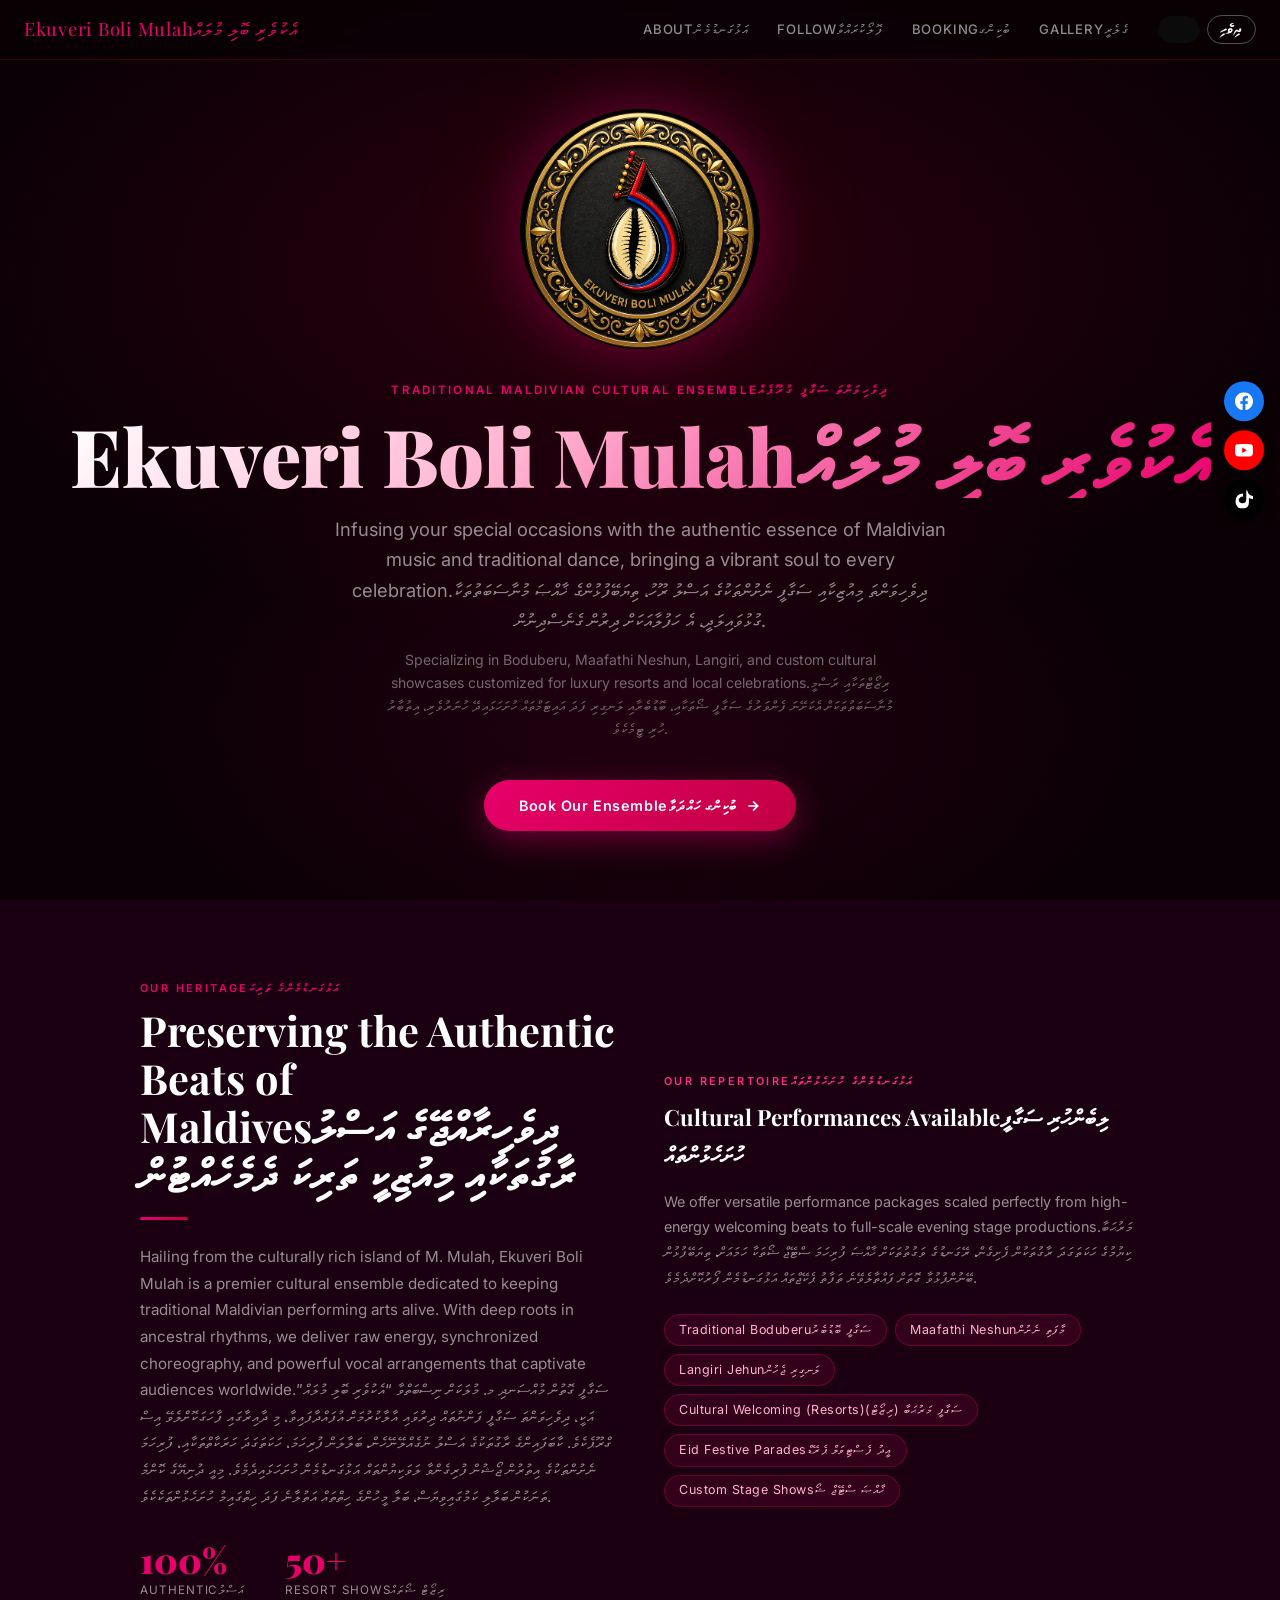
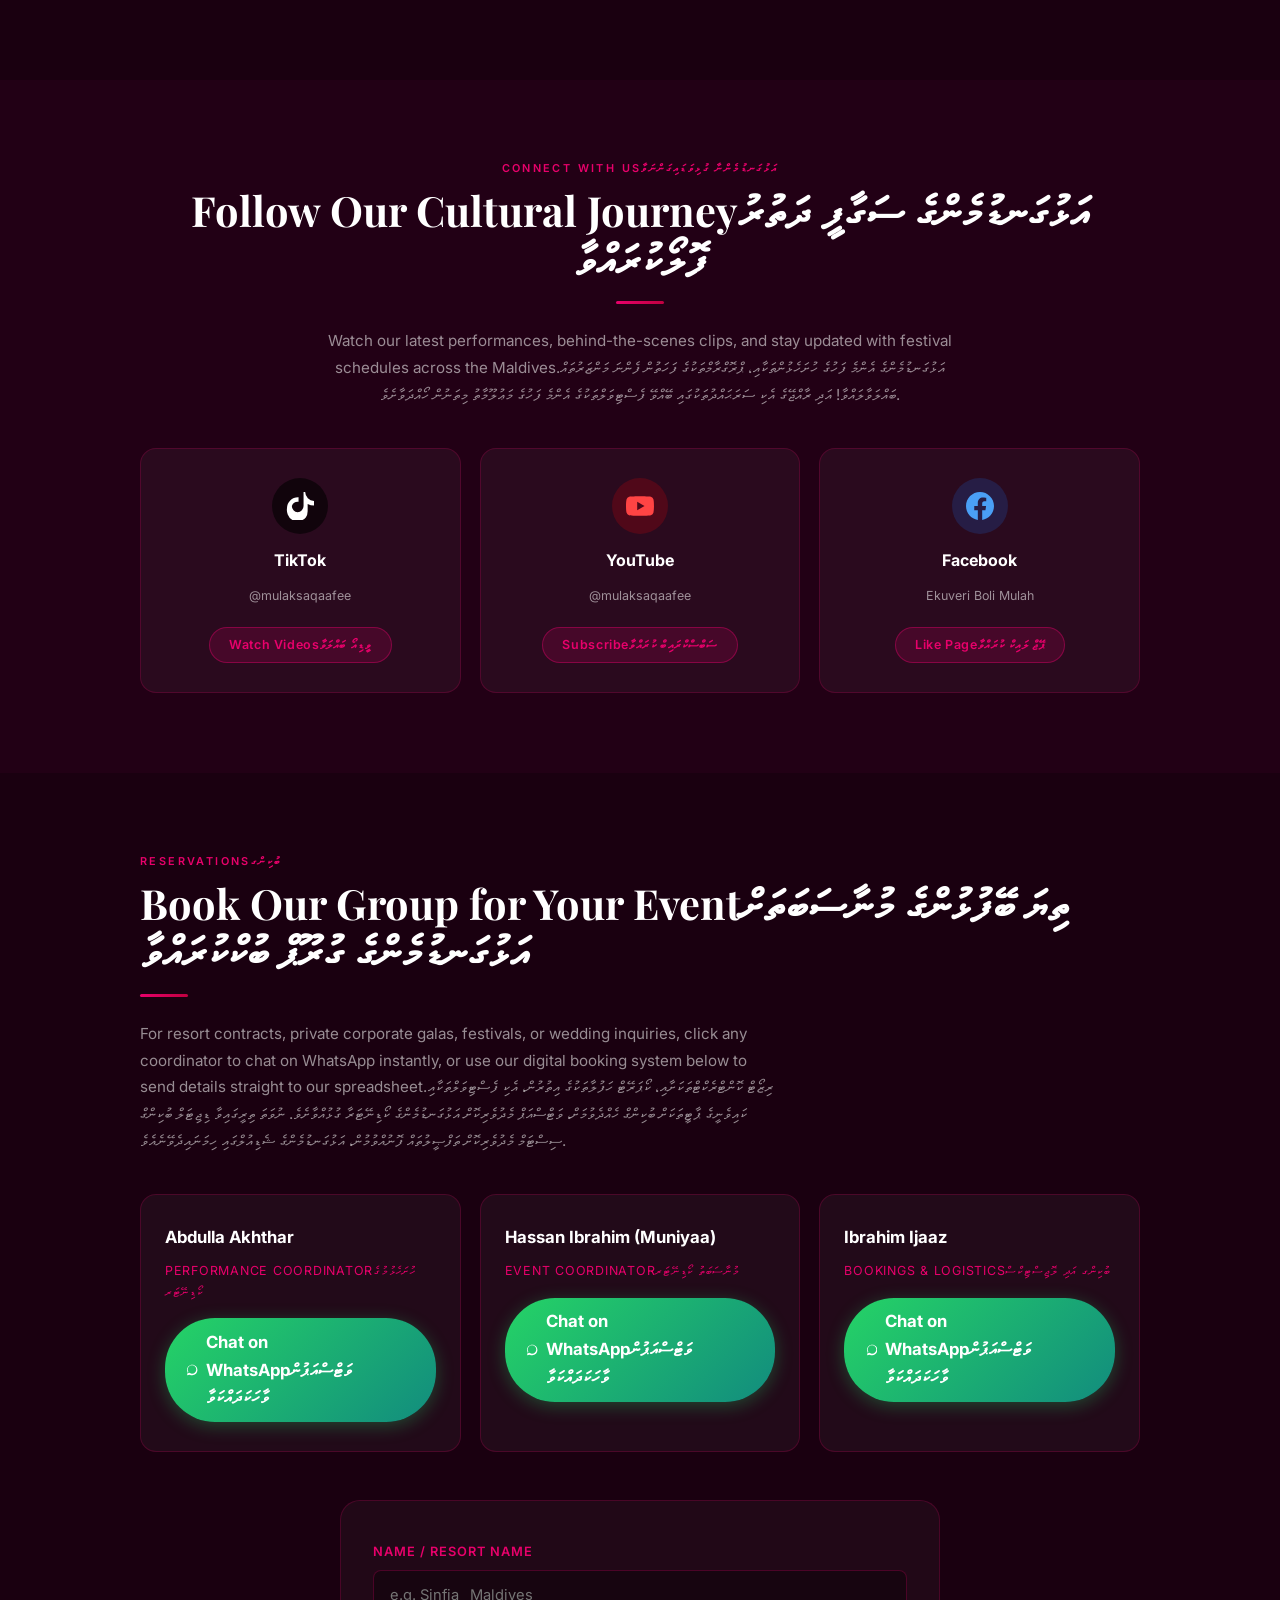
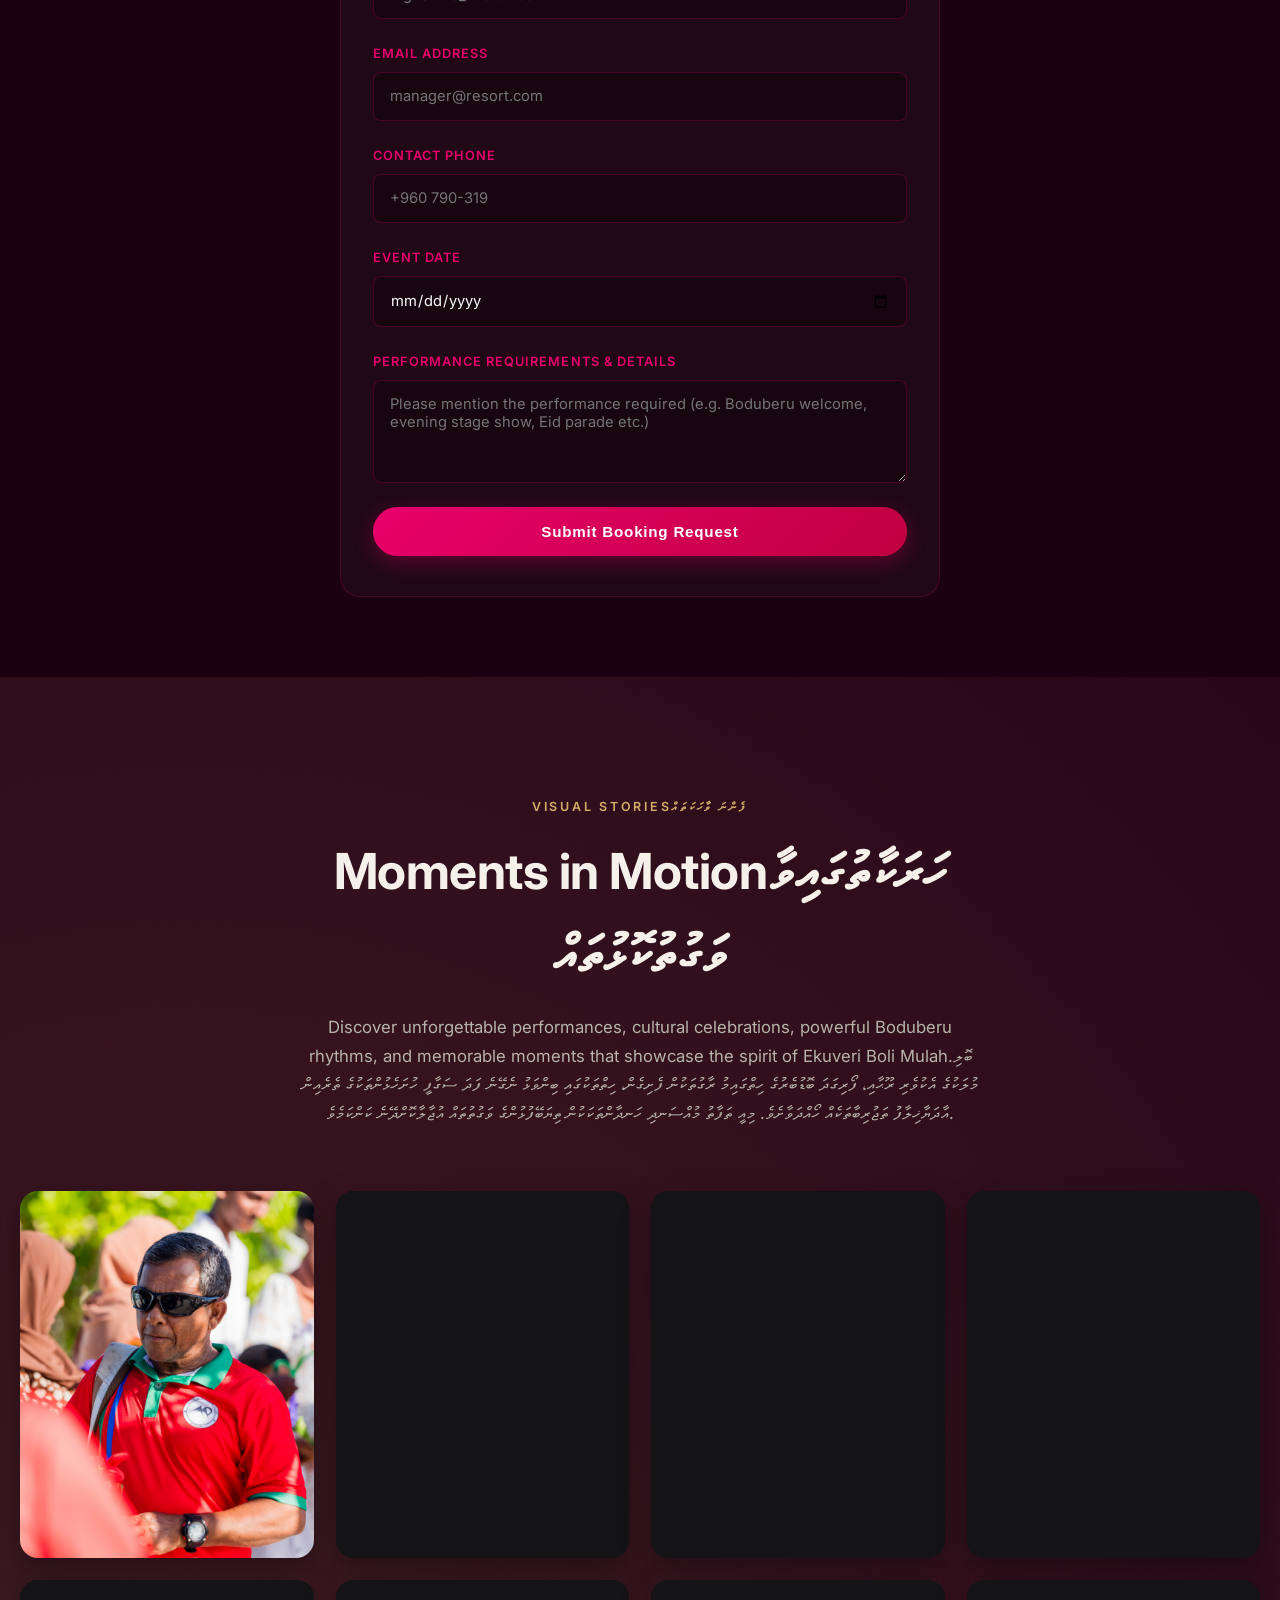
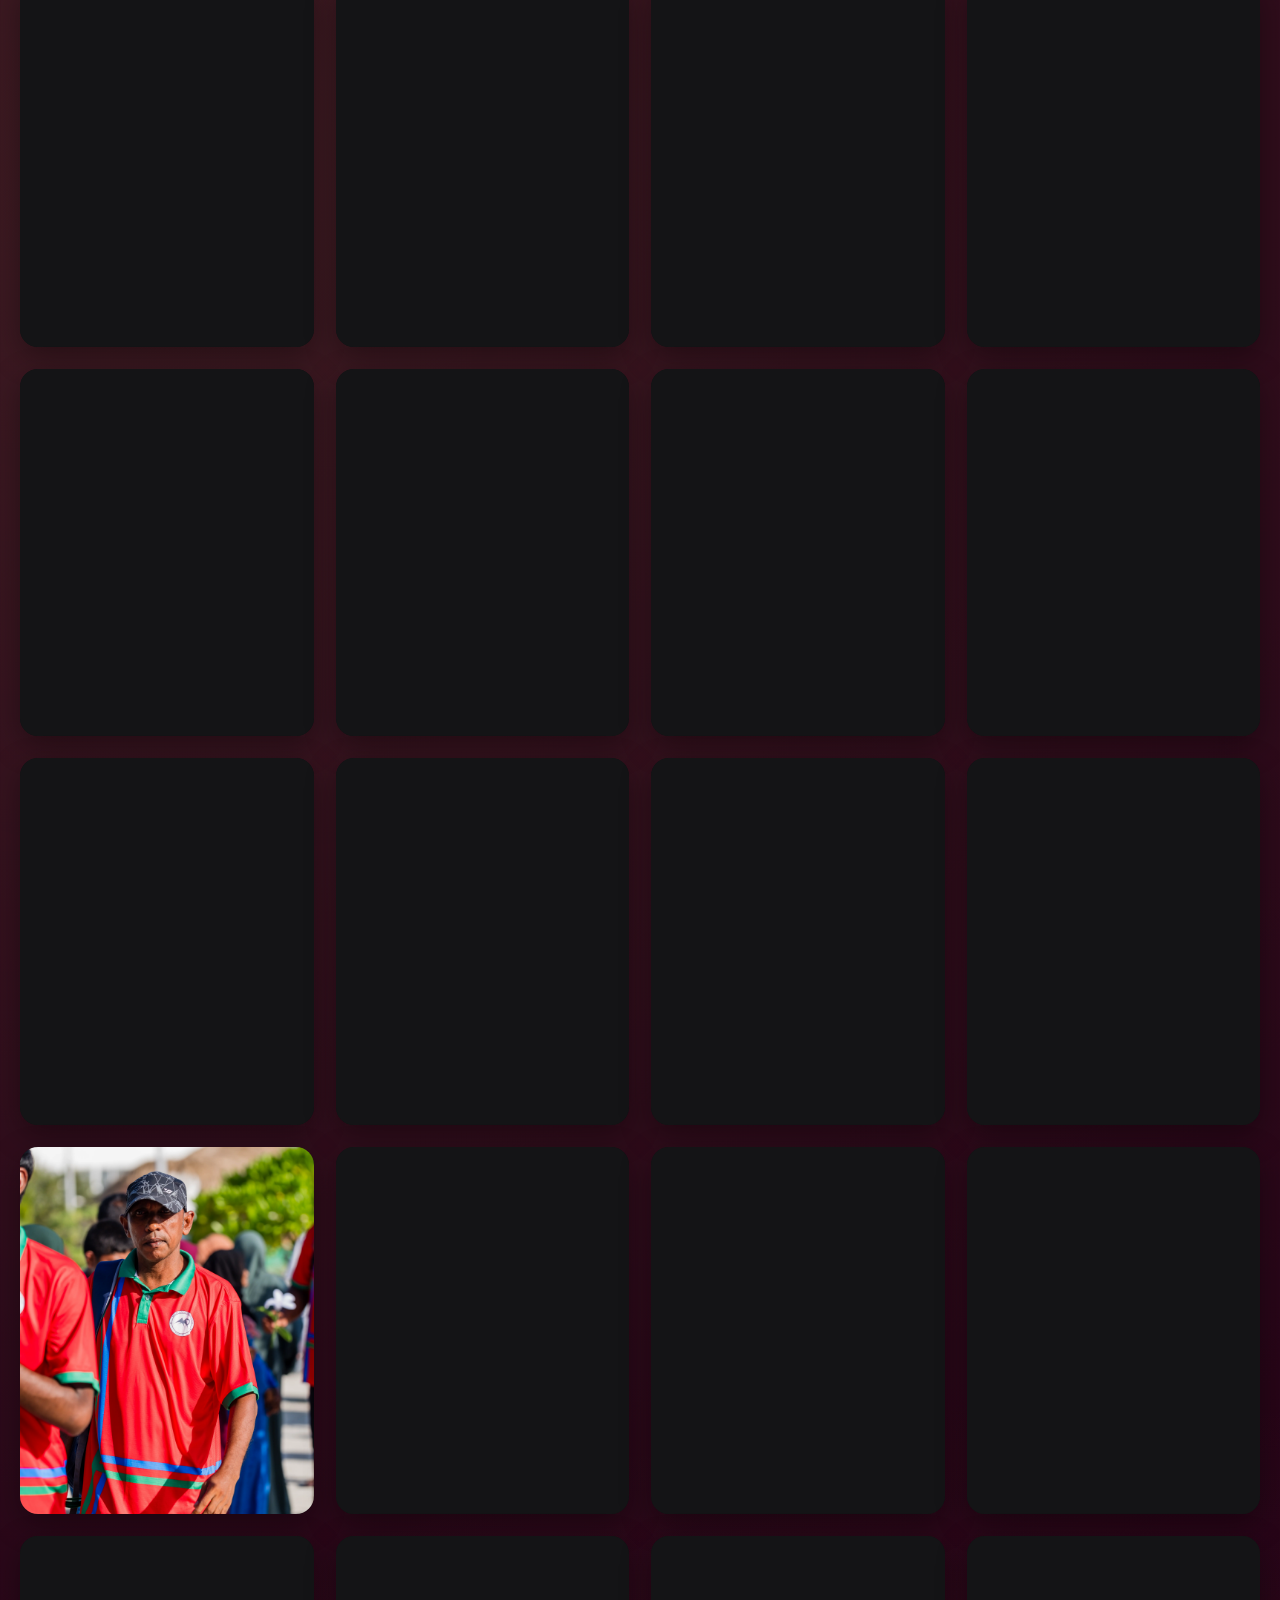
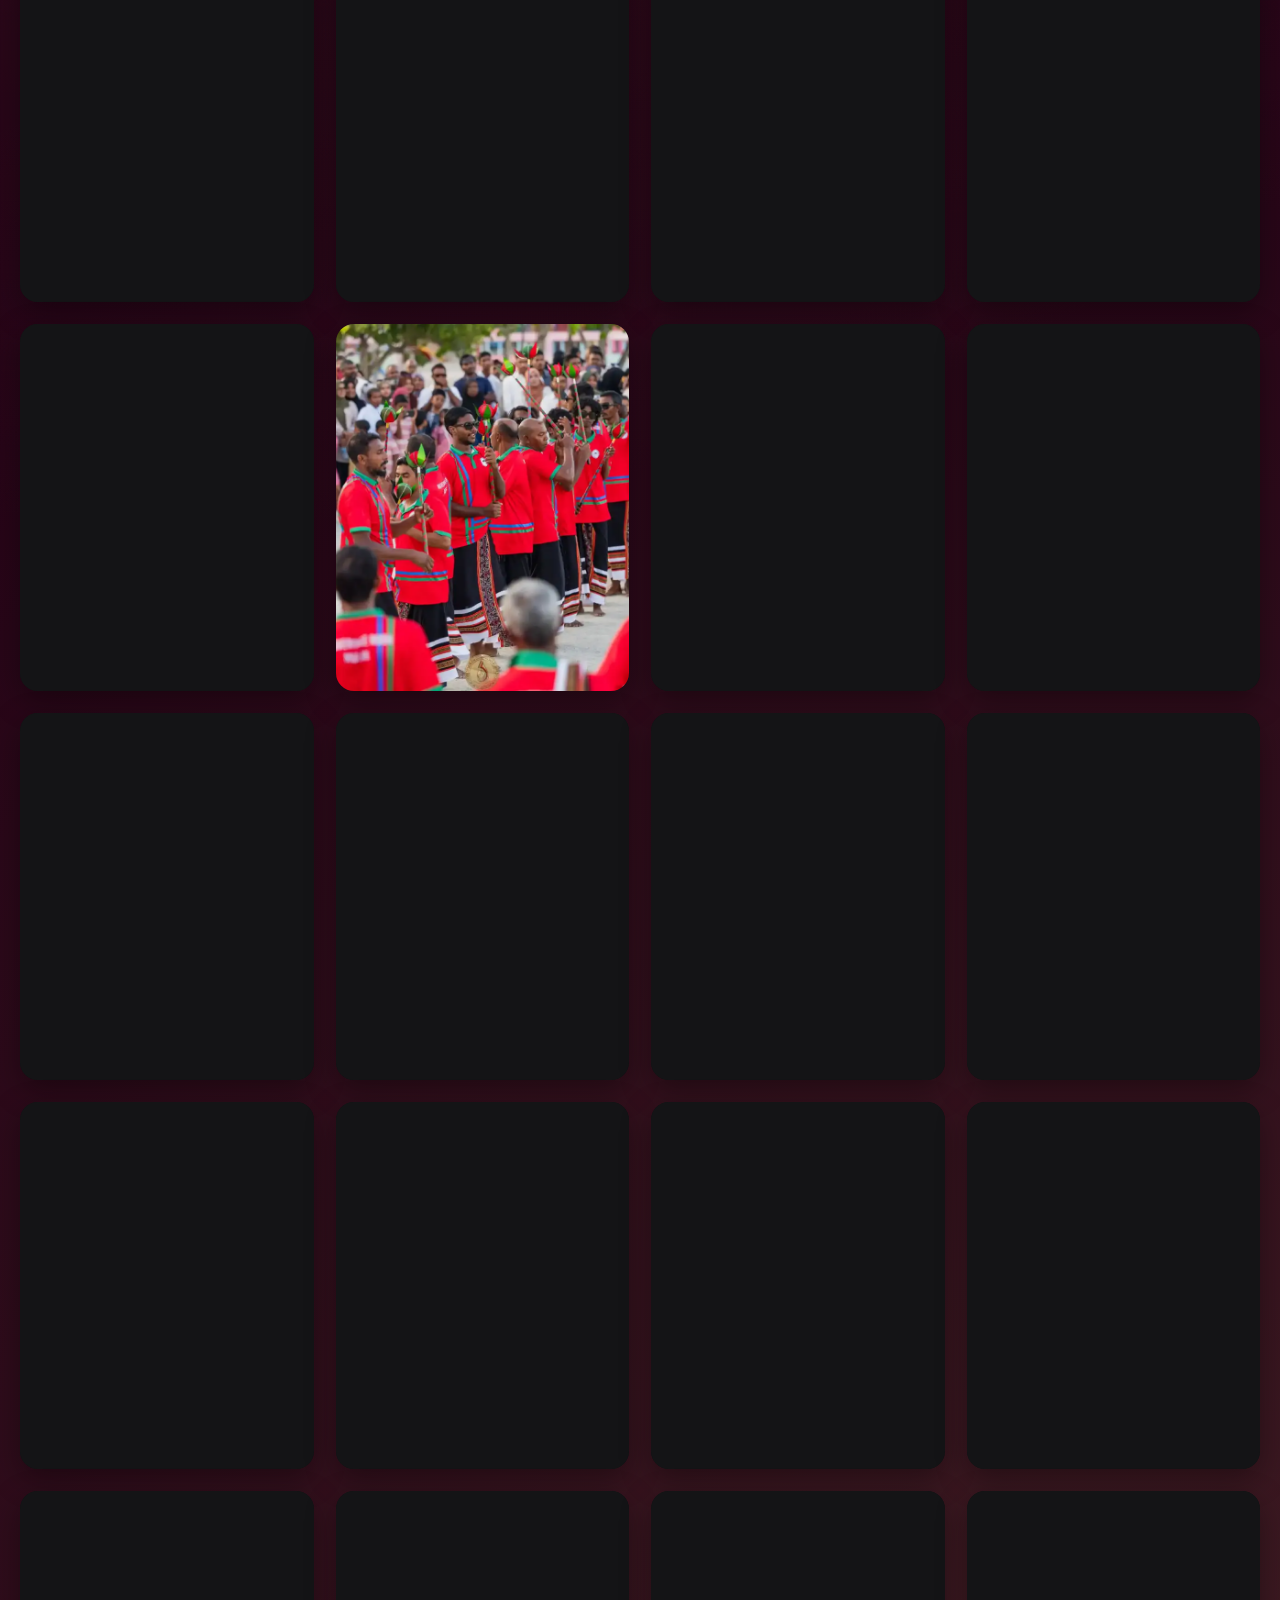
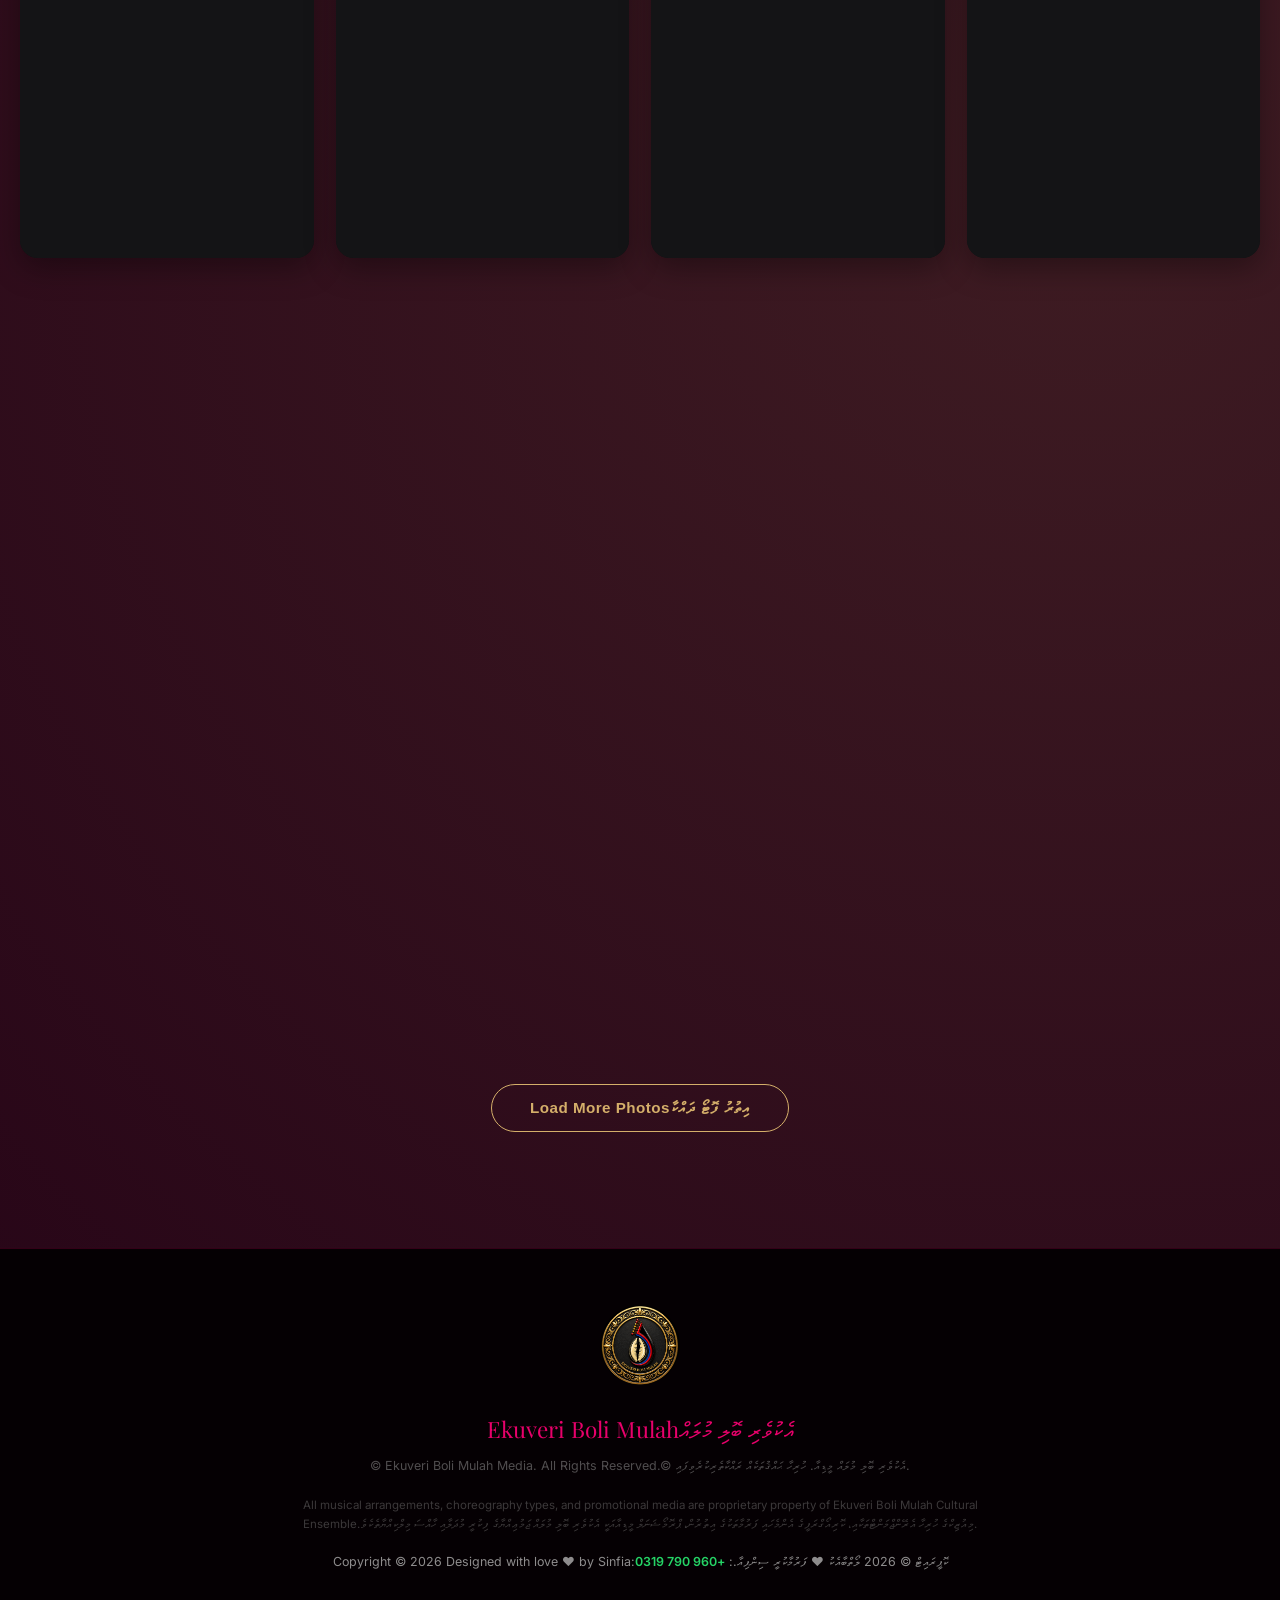
==== commit 4521643d: "Add files via upload" ====
--- a/index.html
+++ b/index.html
@@ -26,12 +26,12 @@
 
 <!-- ── NAVIGATION ── -->
 <nav>
-  <span class="nav-brand" data-i18n="nav_brand">Ekuveri Boli Mulah</span>
+  <span class="nav-brand"><span class="i18n-en">Ekuveri Boli Mulah</span><span class="i18n-dv">އެކުވެރި ބޮލި މުލައް</span></span>
   <ul class="nav-links">
-    <li><a href="#about" data-i18n="nav_about">About</a></li>
-    <li><a href="#social" data-i18n="nav_follow">Follow</a></li>
-    <li><a href="#booking" data-i18n="nav_booking">Booking</a></li>
-    <li><a href="#gallery" data-i18n="nav_gallery">Gallery</a></li>
+    <li><a href="#about"><span class="i18n-en">About</span><span class="i18n-dv">އަޅުގަނޑުމެން</span></a></li>
+    <li><a href="#social"><span class="i18n-en">Follow</span><span class="i18n-dv">ފޮލޯކުރައްވާ</span></a></li>
+    <li><a href="#booking"><span class="i18n-en">Booking</span><span class="i18n-dv">ބުކިންގ</span></a></li>
+    <li><a href="#gallery"><span class="i18n-en">Gallery</span><span class="i18n-dv">ގެލެރީ</span></a></li>
     <li class="lang-switch" role="group" aria-label="Language selector">
       <button type="button" class="lang-btn" data-lang="en">EN</button>
       <button type="button" class="lang-btn" data-lang="dv">ދިވެހި</button>
@@ -57,12 +57,12 @@
 <!-- ── HERO ── -->
 <section id="hero">
   <img src="assets/logo.png" alt="Ekuveri Boli Mulah Logo" class="hero-logo">
-  <div class="hero-eyebrow" data-i18n="hero_eyebrow">Traditional Maldivian Cultural Ensemble</div>
-  <h1 class="hero-title" data-i18n="hero_title">Ekuveri Boli Mulah</h1>
-  <p class="hero-sub" data-i18n="hero_sub">Bringing the authentic rhythm, soul, and vibrant heritage of Maldivian traditional music and dance to your special events.</p>
-  <p class="hero-desc" data-i18n="hero_desc">Specializing in Boduberu, Maafathi Neshun, Langiri Jehun, and custom cultural showcases customized for luxury resorts and local celebrations.</p>
+  <div class="hero-eyebrow"><span class="i18n-en">Traditional Maldivian Cultural Ensemble</span><span class="i18n-dv">ދިވެހިވަންތަ ސަގާފީ ގުރޫޕެއް</span></div>
+  <h1 class="hero-title"><span class="i18n-en">Ekuveri Boli Mulah</span><span class="i18n-dv">އެކުވެރި ބޮލި މުލައް</span></h1>
+  <p class="hero-sub"><span class="i18n-en">Infusing your special occasions with the authentic essence of Maldivian music and traditional dance, bringing a vibrant soul to every celebration.</span><span class="i18n-dv">ދިވެހިވަންތަ މިއުޒިކާއި ސަގާފީ ނެށުންތަކުގެ އަސްލު ރޫހު، ތިޔަބޭފުޅުންގެ ޚާއްޞަ މުނާސަބަތުތަކާ ގުޅުވައިލަދީ، އެ ހަފުލާއަކަށް ދިރުން ގެނެސްދިނުން.</span></p>
+  <p class="hero-desc"><span class="i18n-en">Specializing in Boduberu, Maafathi Neshun, Langiri, and custom cultural showcases customized for luxury resorts and local celebrations.</span><span class="i18n-dv">ރިޒޯޓްތަކާއި ރަސްމީ މުނާސަބަތުތަކަށް އެކަށޭނަ ފެންވަރުގެ ސަގާފީ ޝޯތަކާއި، ބޮޑުބެރާއި ލަނގިރި ފަދަ އައިޓަމްތައް ހުށަހަޅައިދޭ ހުނަރުވެރި، އިތުބާރު ހުރި ޓީމެކެވެ.</span></p>
   <a href="#booking" class="hero-cta">
-    <span data-i18n="hero_cta">Book Our Ensemble</span>
+    <span><span class="i18n-en">Book Our Ensemble</span><span class="i18n-dv">ބުކިންގ ހައްދަވާ</span></span>
     <svg width="16" height="16" viewBox="0 0 24 24" fill="none" stroke="currentColor" stroke-width="2.5"><path d="M5 12h14M12 5l7 7-7 7"/></svg>
   </a>
 </section>
@@ -71,34 +71,32 @@
 <section id="about">
   <div class="container about-grid">
     <div class="reveal">
-      <p class="section-label" data-i18n="about_label">Our Heritage</p>
-      <h2 class="section-title" data-i18n="about_title">Preserving the Authentic Beats of Maldives</h2>
+      <p class="section-label"><span class="i18n-en">Our Heritage</span><span class="i18n-dv">އަޅުގަނޑުމެންގެ ތަރިކަ</span></p>
+      <h2 class="section-title"><span class="i18n-en">Preserving the Authentic Beats of Maldives</span><span class="i18n-dv">ދިވެހިރާއްޖޭގެ އަސްލު ރާގުތަކާއި މިއުޒިކީ ތަރިކަ ދެމެހެއްޓުން</span></h2>
       <div class="divider"></div>
-      <p class="section-body" data-i18n="about_body">
-        Hailing from the culturally rich island of M. Mulah, Ekuveri Boli Mulah is a premier cultural ensemble dedicated to keeping traditional Maldivian performing arts alive. With deep roots in ancestral rhythms, we deliver raw energy, synchronized choreography, and powerful vocal arrangements that captivate audiences worldwide.
-      </p>
+      <p class="section-body"><span class="i18n-en">Hailing from the culturally rich island of M. Mulah, Ekuveri Boli Mulah is a premier cultural ensemble dedicated to keeping traditional Maldivian performing arts alive. With deep roots in ancestral rhythms, we deliver raw energy, synchronized choreography, and powerful vocal arrangements that captivate audiences worldwide.</span><span class="i18n-dv">ސަގާފީ ގޮތުން މުއްސަނދި މ. މުލަކަށް ނިސްބަތްވާ “އެކުވެރި ބޮލި މުލައް” އަކީ، ދިވެހިވަންތަ ސަގާފީ ފަންނުތައް ދިރުވައި އާލާކުރުމަށް އުފައްދާފައިވާ، މި ދާއިރާގައި ފާހަގަކޮށްލެވޭ އިސް ގްރޫޕެކެވެ. ކާބަފައިންގެ ރާގުތަކުގެ އަސްލު ނުގެއްލޭނޭހެން، ބަލާލަން ފުރިހަމަ، ހަކަތަގަދަ ހަރަކާތްތަކާއި، ފުރިހަމަ ނެށުންތަކުގެ އިތުރުން ޖޯޝުން ފުރިގެންވާ ލަވަކިޔުންތައް އަޅުގަނޑުމެން ހުށަހަޅައިދެމެވެ. މިއީ ދުނިޔޭގެ ކޮންމެ ތަނަކުން ބަލާލި ކަމުގައިވިޔަސް، ބަލާ މީހުންގެ ހިތްތައް އަތުލާނެ ފަދަ ހިތްގައިމު ހުށަހެޅުންތަކެކެވެ.</span></p>
       <div class="stat-row">
         <div class="stat-item">
           <div class="num">100%</div>
-          <div class="lbl" data-i18n="about_stat1_label">Authentic</div>
+          <div class="lbl"><span class="i18n-en">Authentic</span><span class="i18n-dv">އަސްލު</span></div>
         </div>
         <div class="stat-item">
           <div class="num">50+</div>
-          <div class="lbl" data-i18n="about_stat2_label">Resort Shows</div>
+          <div class="lbl"><span class="i18n-en">Resort Shows</span><span class="i18n-dv">ރިޒޯޓް ޝޯތައް</span></div>
         </div>
       </div>
     </div>
     <div class="reveal" style="transition-delay: 0.15s;">
-      <p class="section-label" style="color: var(--neon-pink);" data-i18n="about_repertoire_label">Our Repertoire</p>
-      <h3 style="font-family:'Playfair Display',serif; font-size:1.4rem; margin-bottom:1rem;" data-i18n="about_repertoire_title">Cultural Performances Available</h3>
-      <p class="section-body" style="font-size:0.9rem;" data-i18n="about_repertoire_body">We offer versatile performance packages scaled perfectly from high-energy welcoming beats to full-scale evening stage productions.</p>
+      <p class="section-label" style="color: var(--neon-pink);"><span class="i18n-en">Our Repertoire</span><span class="i18n-dv">އަޅުގަނޑުމެންގެ ހުށަހެޅުންތައް</span></p>
+      <h3 style="font-family:'Playfair Display',serif; font-size:1.4rem; margin-bottom:1rem;"><span class="i18n-en">Cultural Performances Available</span><span class="i18n-dv">ލިބެންހުރި ސަގާފީ ހުށަހެޅުންތައް</span></h3>
+      <p class="section-body" style="font-size:0.9rem;"><span class="i18n-en">We offer versatile performance packages scaled perfectly from high-energy welcoming beats to full-scale evening stage productions.</span><span class="i18n-dv">މަރުޙަބާ ކިޔުމުގެ ހަކަތަގަދަ ރާގުތަކުން ފެށިގެން، ރޭގަނޑުގެ ވަގުތުތަކަށް ޚާއްޞަ ފުރިހަމަ ސްޓޭޖް ޝޯތަކާ ހަމައަށް، ތިޔަބޭފުޅުން ބޭނުންފުޅުވާ ގޮތަށް ފައްތާލެވޭނެ ތަފާތު ޕެކޭޖްތައް އަޅުގަނޑުމެން ފޯރުކޮށްދެމެވެ.</span></p>
       <div class="performances-list">
-        <span class="perf-tag" data-i18n="perf_tag_1">Traditional Boduberu</span>
-        <span class="perf-tag" data-i18n="perf_tag_2">Maafathi Neshun</span>
-        <span class="perf-tag" data-i18n="perf_tag_3">Langiri Jehun</span>
-        <span class="perf-tag" data-i18n="perf_tag_4">Cultural Welcoming (Resorts)</span>
-        <span class="perf-tag" data-i18n="perf_tag_5">Eid Festive Parades</span>
-        <span class="perf-tag" data-i18n="perf_tag_6">Custom Stage Shows</span>
+        <span class="perf-tag"><span class="i18n-en">Traditional Boduberu</span><span class="i18n-dv">ސަގާފީ ބޮޑުބެރު</span></span>
+        <span class="perf-tag"><span class="i18n-en">Maafathi Neshun</span><span class="i18n-dv">މާފަތި ނެށުން</span></span>
+        <span class="perf-tag"><span class="i18n-en">Langiri Jehun</span><span class="i18n-dv">ލަނގިރި ޖެހުން</span></span>
+        <span class="perf-tag"><span class="i18n-en">Cultural Welcoming (Resorts)</span><span class="i18n-dv">ސަގާފީ މަރުޙަބާ (ރިޒޯޓް)</span></span>
+        <span class="perf-tag"><span class="i18n-en">Eid Festive Parades</span><span class="i18n-dv">ޢީދު ފެސްޓިވަލް ޕެރޭޑް</span></span>
+        <span class="perf-tag"><span class="i18n-en">Custom Stage Shows</span><span class="i18n-dv">ޚާއްޞަ ސްޓޭޖް ޝޯ</span></span>
       </div>
     </div>
   </div>
@@ -107,10 +105,10 @@
 <!-- ── SOCIAL ── -->
 <section id="social">
   <div class="container" style="text-align: center;">
-    <p class="section-label" data-i18n="social_label">Connect With Us</p>
-    <h2 class="section-title" data-i18n="social_title">Follow Our Cultural Journey</h2>
+    <p class="section-label"><span class="i18n-en">Connect With Us</span><span class="i18n-dv">އަޅުގަނޑުމެންނާ ގުޅިވަޑައިގަންނަވާ</span></p>
+    <h2 class="section-title"><span class="i18n-en">Follow Our Cultural Journey</span><span class="i18n-dv">އަޅުގަނޑުމެންގެ ސަގާފީ ދަތުރު ފޮލޯކުރައްވާ</span></h2>
     <div class="divider" style="margin: 1rem auto 1.5rem;"></div>
-    <p class="section-body" style="margin: 0 auto;" data-i18n="social_body">Watch our latest performances, behind-the-scenes clips, and stay updated with festival schedules across the Maldives.</p>
+    <p class="section-body" style="margin: 0 auto;"><span class="i18n-en">Watch our latest performances, behind-the-scenes clips, and stay updated with festival schedules across the Maldives.</span><span class="i18n-dv">އަޅުގަނޑުމެންގެ އެންމެ ފަހުގެ ހުށަހެޅުންތަކާއި، ޕްރޮގްރާމްތަކުގެ ފަހަތުން ފެންނަ މަންޒަރުތައް ބައްލަވާލައްވާ! އަދި ރާއްޖޭގެ އެކި ސަރަޙައްދުތަކުގައި ބޭއްވޭ ފެސްޓިވަލްތަކުގެ އެންމެ ފަހުގެ މަޢުލޫމާތު މިތަނުން ހޯއްދަވާށެވެ.</span></p>
 
     <div class="social-grid">
       <a href="https://www.tiktok.com/@mulaksaqaafee?_r=1&_t=ZS-975OjtWujJd" target="_blank" class="social-card tiktok-card reveal">
@@ -119,7 +117,7 @@
         </div>
         <div class="social-name">TikTok</div>
         <div class="social-handle">@mulaksaqaafee</div>
-        <span class="social-btn" data-i18n="social_btn_tiktok">Watch Videos</span>
+        <span class="social-btn"><span class="i18n-en">Watch Videos</span><span class="i18n-dv">ވީޑިއޯ ބައްލަވާ</span></span>
       </a>
 
       <a href="https://youtube.com/@mulaksaqaafee?si=S6hb42T5JDLAF9n7" target="_blank" class="social-card youtube-card reveal" style="transition-delay: 0.1s;">
@@ -128,7 +126,7 @@
         </div>
         <div class="social-name">YouTube</div>
         <div class="social-handle">@mulaksaqaafee</div>
-        <span class="social-btn" data-i18n="social_btn_youtube">Subscribe</span>
+        <span class="social-btn"><span class="i18n-en">Subscribe</span><span class="i18n-dv">ސަބްސްކްރައިބް ކުރައްވާ</span></span>
       </a>
 
       <a href="https://www.facebook.com/share/1L15aji9r3/?mibextid=wwXIfr" target="_blank" class="social-card facebook-card reveal" style="transition-delay: 0.2s;">
@@ -137,7 +135,7 @@
         </div>
         <div class="social-name">Facebook</div>
         <div class="social-handle">Ekuveri Boli Mulah</div>
-        <span class="social-btn" data-i18n="social_btn_facebook">Like Page</span>
+        <span class="social-btn"><span class="i18n-en">Like Page</span><span class="i18n-dv">ޕޭޖް ލައިކް ކުރައްވާ</span></span>
       </a>
     </div>
   </div>
@@ -146,36 +144,36 @@
 <!-- ── BOOKING ── -->
 <section id="booking">
   <div class="container">
-    <p class="section-label" data-i18n="booking_label">Reservations</p>
-    <h2 class="section-title" data-i18n="booking_title">Book Our Group for Your Event</h2>
+    <p class="section-label"><span class="i18n-en">Reservations</span><span class="i18n-dv">ބުކިންގ</span></p>
+    <h2 class="section-title"><span class="i18n-en">Book Our Group for Your Event</span><span class="i18n-dv">ތިޔަ ބޭފުޅުންގެ މުނާސަބަތަށް އަޅުގަނޑުމެންގެ ގުރޫޕް ބުކްކުރައްވާ</span></h2>
     <div class="divider"></div>
-    <p class="section-body" style="margin-bottom: 2rem;" data-i18n="booking_body">For resort contracts, private corporate galas, festivals, or wedding inquiries, click any coordinator to chat on WhatsApp instantly, or use our digital booking system below to send details straight to our spreadsheet.</p>
+    <p class="section-body" style="margin-bottom: 2rem;"><span class="i18n-en">For resort contracts, private corporate galas, festivals, or wedding inquiries, click any coordinator to chat on WhatsApp instantly, or use our digital booking system below to send details straight to our spreadsheet.</span><span class="i18n-dv">ރިޒޯޓް ކޮންޓްރެކްޓްތަކަށާއި، ކޯޕަރޭޓް ހަފުލާތަކުގެ އިތުރުން، އެކި ފެސްޓިވަލްތަކާއި ކައިވެނީގެ ޕާޓީތަކަށް ބުކިންގް ހެއްދެވުމަށް، ވަޓްސްއަޕް މެދުވެރިކޮށް އަޅުގަނޑުމެންގެ ކޯޑިނޭޓަރާ ގުޅުއްވާށެވެ. ނުވަތަ ތިރީގައިވާ ޑިޖިޓަލް ބުކިންގް ސިސްޓަމް މެދުވެރިކޮށް ތަފްޞީލުތައް ފޮނުއްވުމުން، އަޅުގަނޑުމެންގެ ޝެޑިއުލްގައި ހިމަނައިދެވޭނެއެވެ.</span></p>
 
     <div class="booking-grid">
       <div class="contact-card reveal">
         <div class="contact-name">Abdulla Akhthar</div>
-        <div class="contact-role" data-i18n="booking_role_1">Performance Coordinator</div>
+        <div class="contact-role"><span class="i18n-en">Performance Coordinator</span><span class="i18n-dv">ހުށަހެޅުމުގެ ކޯޑިނޭޓަރ</span></div>
         <a href="https://wa.me/9609114145?text=Hello%20Abdulla%20Akhthar,%20I%20am%20interested%20in%20booking%20the%20Ekuveri%20Boli%20Mulah%20ensemble%20for%20an%20event." target="_blank" class="contact-phone">
           <svg width="14" height="14" viewBox="0 0 24 24" fill="currentColor"><path d="M.057 24l1.687-6.163c-1.041-1.804-1.588-3.849-1.587-5.946C.003 5.372 5.378 0 12.013 0c3.212.012 6.231 1.277 8.5 3.566 2.27 2.289 3.523 5.332 3.52 8.555-.013 6.642-5.39 12.013-12.024 12.013-2.006-.002-3.973-.5-5.713-1.448L0 24zm6.59-4.846c1.6.95 3.16 1.449 4.825 1.451 5.436 0 9.86-4.37 9.864-9.742.002-2.602-1.01-5.05-2.852-6.89C16.64 2.128 14.2 1.116 11.603 1.115c-5.448 0-9.873 4.373-9.877 9.746-.002 1.74.468 3.44 1.358 4.911l-1.01 3.693 3.815-.98c1.47.8 3.012 1.218 4.762 1.218z"/></svg>
-          <span data-i18n="booking_whatsapp">Chat on WhatsApp</span>
+          <span><span class="i18n-en">Chat on WhatsApp</span><span class="i18n-dv">ވަޓްސްއަޕުން ވާހަކަދައްކަވާ</span></span>
         </a>
       </div>
 
       <div class="contact-card reveal" style="transition-delay: 0.1s;">
         <div class="contact-name">Hassan Ibrahim (Muniyaa)</div>
-        <div class="contact-role" data-i18n="booking_role_2">Event Coordinator</div>
+        <div class="contact-role"><span class="i18n-en">Event Coordinator</span><span class="i18n-dv">މުނާސަބަތު ކޯޑިނޭޓަރ</span></div>
         <a href="https://wa.me/9609944367?text=Hello%20Hassan%20Ibrahim,%20I%20am%20interested%20in%20booking%20the%20Ekuveri%20Boli%20Mulah%20ensemble%20for%20an%20event." target="_blank" class="contact-phone">
           <svg width="14" height="14" viewBox="0 0 24 24" fill="currentColor"><path d="M.057 24l1.687-6.163c-1.041-1.804-1.588-3.849-1.587-5.946C.003 5.372 5.378 0 12.013 0c3.212.012 6.231 1.277 8.5 3.566 2.27 2.289 3.523 5.332 3.52 8.555-.013 6.642-5.39 12.013-12.024 12.013-2.006-.002-3.973-.5-5.713-1.448L0 24zm6.59-4.846c1.6.95 3.16 1.449 4.825 1.451 5.436 0 9.86-4.37 9.864-9.742.002-2.602-1.01-5.05-2.852-6.89C16.64 2.128 14.2 1.116 11.603 1.115c-5.448 0-9.873 4.373-9.877 9.746-.002 1.74.468 3.44 1.358 4.911l-1.01 3.693 3.815-.98c1.47.8 3.012 1.218 4.762 1.218z"/></svg>
-          <span data-i18n="booking_whatsapp">Chat on WhatsApp</span>
+          <span><span class="i18n-en">Chat on WhatsApp</span><span class="i18n-dv">ވަޓްސްއަޕުން ވާހަކަދައްކަވާ</span></span>
         </a>
       </div>
 
       <div class="contact-card reveal" style="transition-delay: 0.2s;">
         <div class="contact-name">Ibrahim Ijaaz</div>
-        <div class="contact-role" data-i18n="booking_role_3">Bookings & Logistics</div>
+        <div class="contact-role"><span class="i18n-en">Bookings & Logistics</span><span class="i18n-dv">ބުކިންގ އަދި ލޮޖިސްޓިކްސް</span></div>
         <a href="https://wa.me/9609732929?text=Hello%20Ibrahim%20Ijaaz,%20I%20am%20interested%20in%20booking%20the%20Ekuveri%20Boli%20Mulah%20ensemble%20for%20an%20event." target="_blank" class="contact-phone">
           <svg width="14" height="14" viewBox="0 0 24 24" fill="currentColor"><path d="M.057 24l1.687-6.163c-1.041-1.804-1.588-3.849-1.587-5.946C.003 5.372 5.378 0 12.013 0c3.212.012 6.231 1.277 8.5 3.566 2.27 2.289 3.523 5.332 3.52 8.555-.013 6.642-5.39 12.013-12.024 12.013-2.006-.002-3.973-.5-5.713-1.448L0 24zm6.59-4.846c1.6.95 3.16 1.449 4.825 1.451 5.436 0 9.86-4.37 9.864-9.742.002-2.602-1.01-5.05-2.852-6.89C16.64 2.128 14.2 1.116 11.603 1.115c-5.448 0-9.873 4.373-9.877 9.746-.002 1.74.468 3.44 1.358 4.911l-1.01 3.693 3.815-.98c1.47.8 3.012 1.218 4.762 1.218z"/></svg>
-          <span data-i18n="booking_whatsapp">Chat on WhatsApp</span>
+          <span><span class="i18n-en">Chat on WhatsApp</span><span class="i18n-dv">ވަޓްސްއަޕުން ވާހަކަދައްކަވާ</span></span>
         </a>
       </div>
     </div>
@@ -228,12 +226,9 @@
 
     <!-- Section Header -->
     <div class="gallery-header reveal">
-      <span class="gallery-eyebrow" data-i18n="gallery_eyebrow">Visual Stories</span>
-      <h2 id="gallery-heading" class="gallery-title" data-i18n="gallery_title">Moments in Motion</h2>
-      <p class="gallery-description" data-i18n="gallery_description">
-        Discover unforgettable performances, cultural celebrations, powerful Boduberu
-        rhythms, and memorable moments that showcase the spirit of Ekuveri Boli Mulah.
-      </p>
+      <span class="gallery-eyebrow"><span class="i18n-en">Visual Stories</span><span class="i18n-dv">ފެންނަ ވާހަކަތައް</span></span>
+      <h2 id="gallery-heading" class="gallery-title"><span class="i18n-en">Moments in Motion</span><span class="i18n-dv">ހަރަކާތުގައިވާ ވަގުތުކޮޅުތައް</span></h2>
+      <p class="gallery-description"><span class="i18n-en">Discover unforgettable performances, cultural celebrations, powerful Boduberu rhythms, and memorable moments that showcase the spirit of Ekuveri Boli Mulah.</span><span class="i18n-dv">ބޮލި މުލަކުގެ އެކުވެރި ރޫޙާއި، ފޯރިގަދަ ބޮޑުބެރުގެ ހިތްގައިމު ރާގުތަކުން ފެށިގެން، ހިތްތަކުގައި ބިންވަޅު ނެގޭނެ ފަދަ ސަގާފީ ހުށަހެޅުންތަކުގެ ތެރެއިން އާދަޔާޚިލާފު ތަޖުރިބާތަކެއް ހޯއްދަވާށެވެ. މިއީ ތަފާތު މުއްސަނދި ހަނދާންތަކަކުން ތިޔަބޭފުޅުންގެ ވަގުތުތައް އުޖާލާކޮށްދޭނެ ކަންކަމެވެ.</span></p>
     </div>
 
     <!-- Gallery Grid — populated automatically by gallery.js -->
@@ -244,7 +239,7 @@
     <!-- Load More button — shown only while more photos remain -->
     <div class="gallery-load-more-wrap">
       <button type="button" id="galleryLoadMore" class="gallery-load-more" hidden>
-        <span data-i18n="gallery_load_more">Load More Photos</span>
+        <span><span class="i18n-en">Load More Photos</span><span class="i18n-dv">އިތުރު ފޮޓޯ ދައްކާ</span></span>
       </button>
     </div>
 
@@ -281,11 +276,11 @@
 <!-- ── FOOTER ── -->
 <footer>
   <img src="assets/logo.png" alt="Ekuveri Boli Mulah Logo" class="footer-logo">
-  <div class="footer-title" data-i18n="footer_title">Ekuveri Boli Mulah</div>
-  <p class="footer-copy" data-i18n="footer_copy">© Ekuveri Boli Mulah Media. All Rights Reserved.</p>
-  <p class="footer-legal" data-i18n="footer_legal">All musical arrangements, choreography types, and promotional media are proprietary property of Ekuveri Boli Mulah Cultural Ensemble.</p>
+  <div class="footer-title"><span class="i18n-en">Ekuveri Boli Mulah</span><span class="i18n-dv">އެކުވެރި ބޮލި މުލައް</span></div>
+  <p class="footer-copy"><span class="i18n-en">© Ekuveri Boli Mulah Media. All Rights Reserved.</span><span class="i18n-dv">© އެކުވެރި ބޮލި މުލައް މީޑިއާ. ހުރިހާ ޙައްޤުތަކެއް ރައްކާތެރިކުރެވިފައި.</span></p>
+  <p class="footer-legal"><span class="i18n-en">All musical arrangements, choreography types, and promotional media are proprietary property of Ekuveri Boli Mulah Cultural Ensemble.</span><span class="i18n-dv">މިއުޒިކްގެ ހުރިހާ އެރޭންޖްމަންޓްތަކާއި، ކޮރިއޯގްރަފީގެ އެންމެހައި ފަރުމާތަކުގެ އިތުރުން، ޕްރޮމޯޝަނަލް މީޑިއާއަކީ އެކުވެރި ބޮލި މުލައް ޖަމުޢިއްޔާގެ ފިކުރީ މުދަލާއި ހާއްސަ މިލްކިއްޔާތެކެވެ.</span></p>
   <p class="footer-contact">
-    <span data-i18n="footer_contact_text">Copyright © 2026 Designed with love ❤️ by Sinfia:</span>
+    <span><span class="i18n-en">Copyright © 2026 Designed with love ❤️ by Sinfia:</span><span class="i18n-dv">ކޮޕީރައިޓް © 2026 ލޯތްބާއެކު ❤️ ފަރުމާކުރީ ސިންފިއާ.:</span></span>
     <a href="https://wa.me/9607900319" target="_blank" rel="noopener noreferrer">+960 790 0319</a>
   </p>
 </footer>
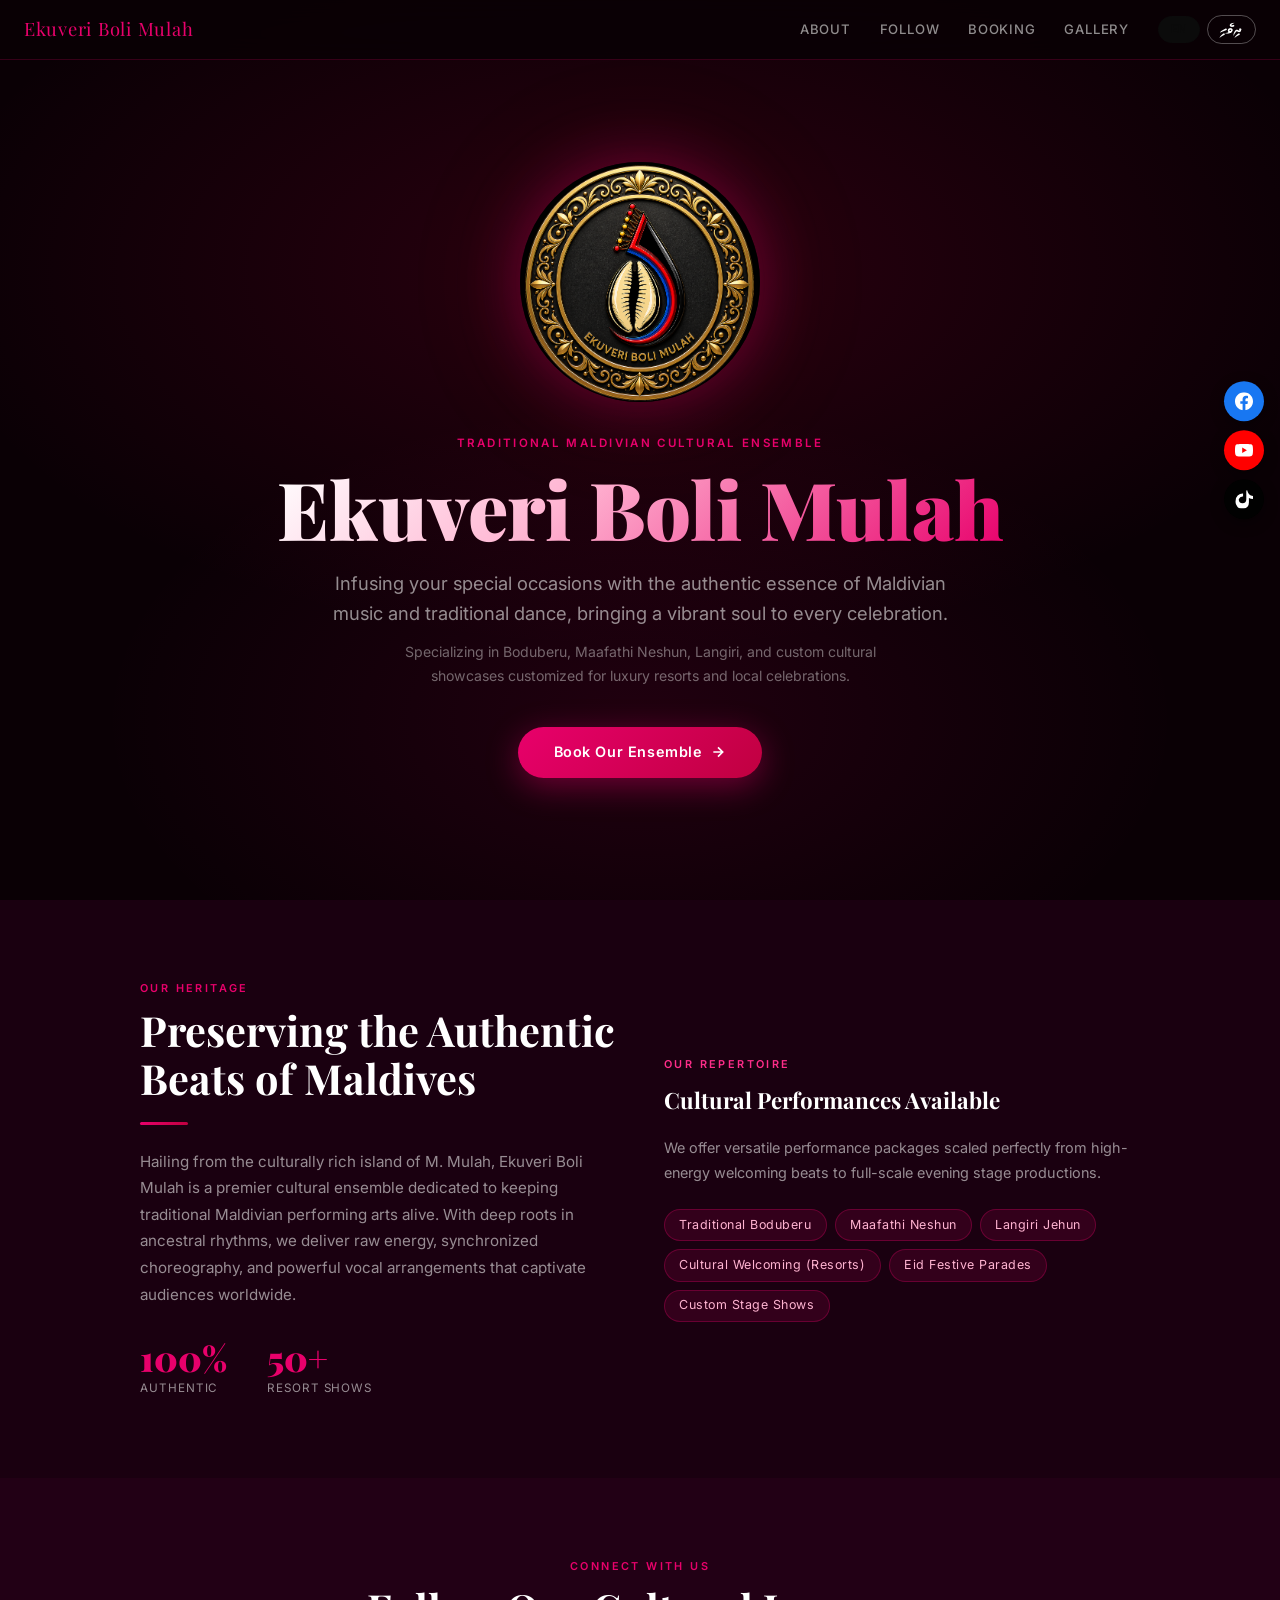
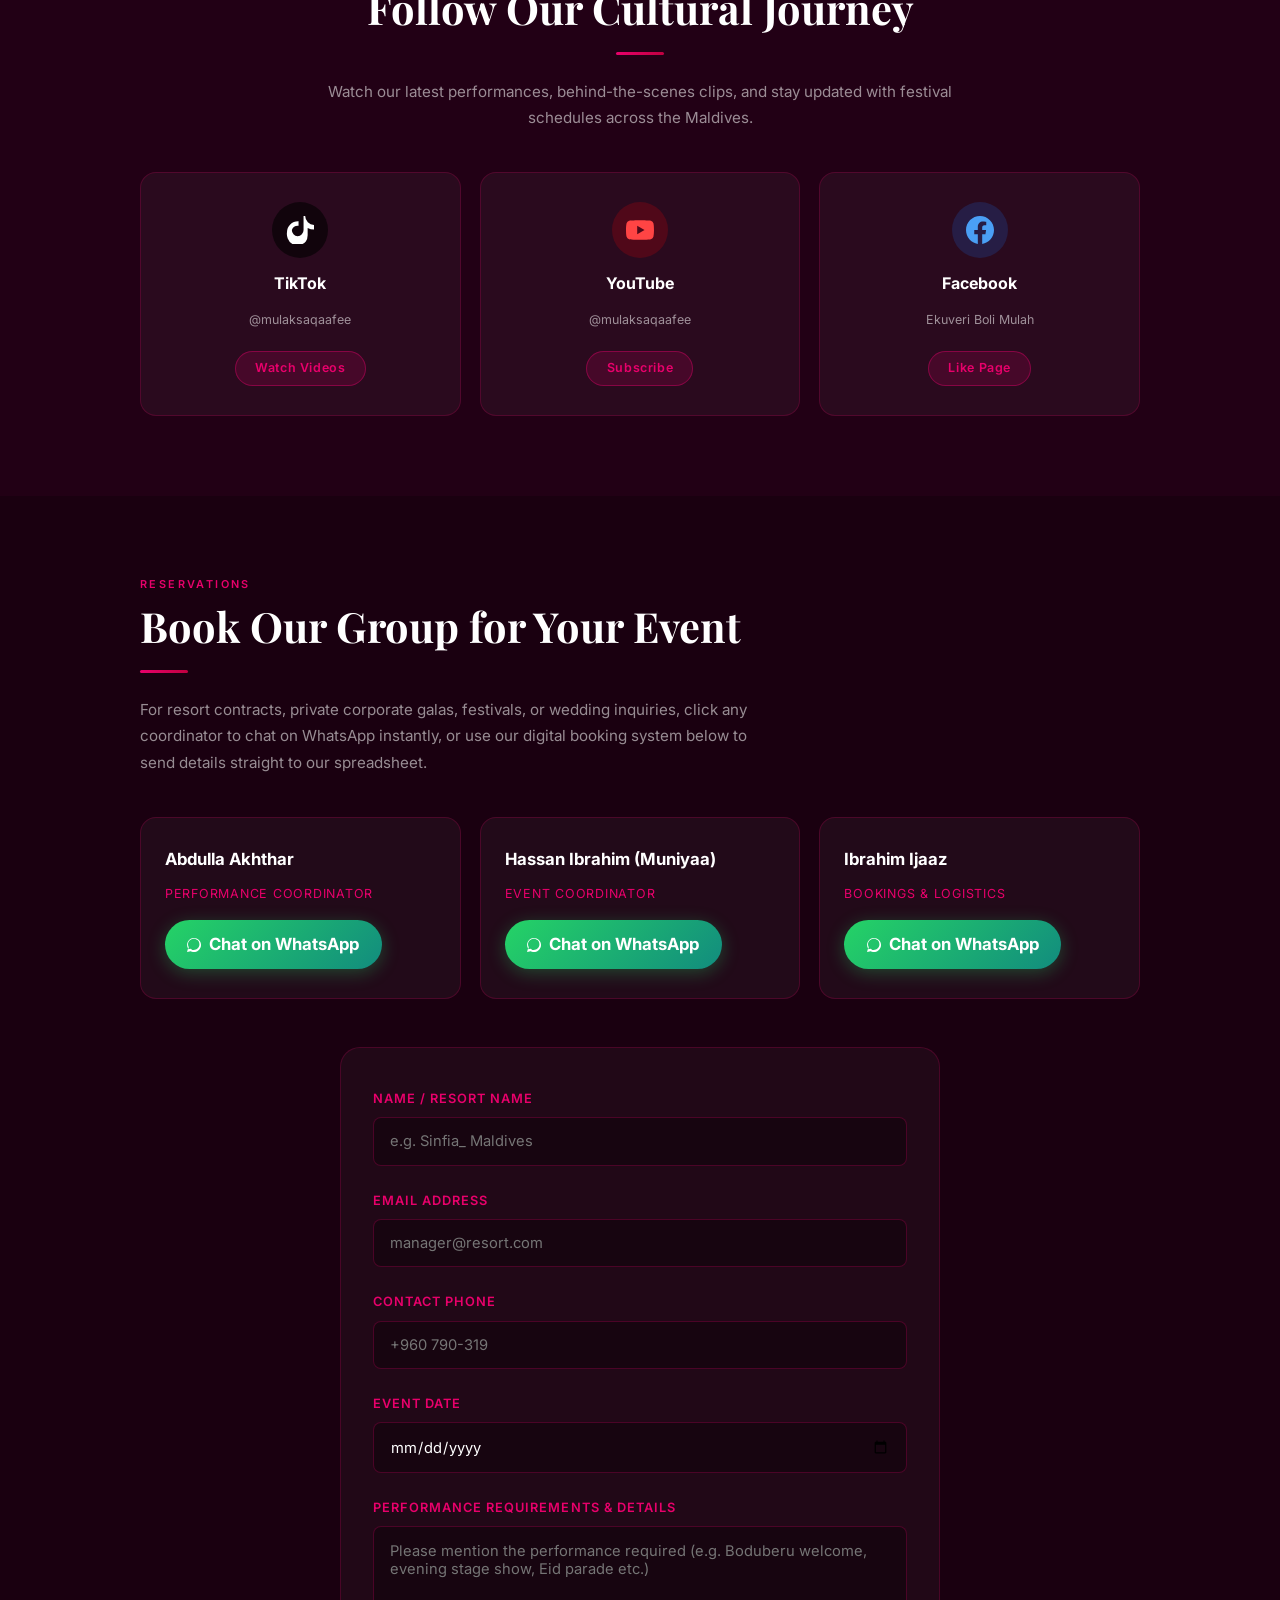
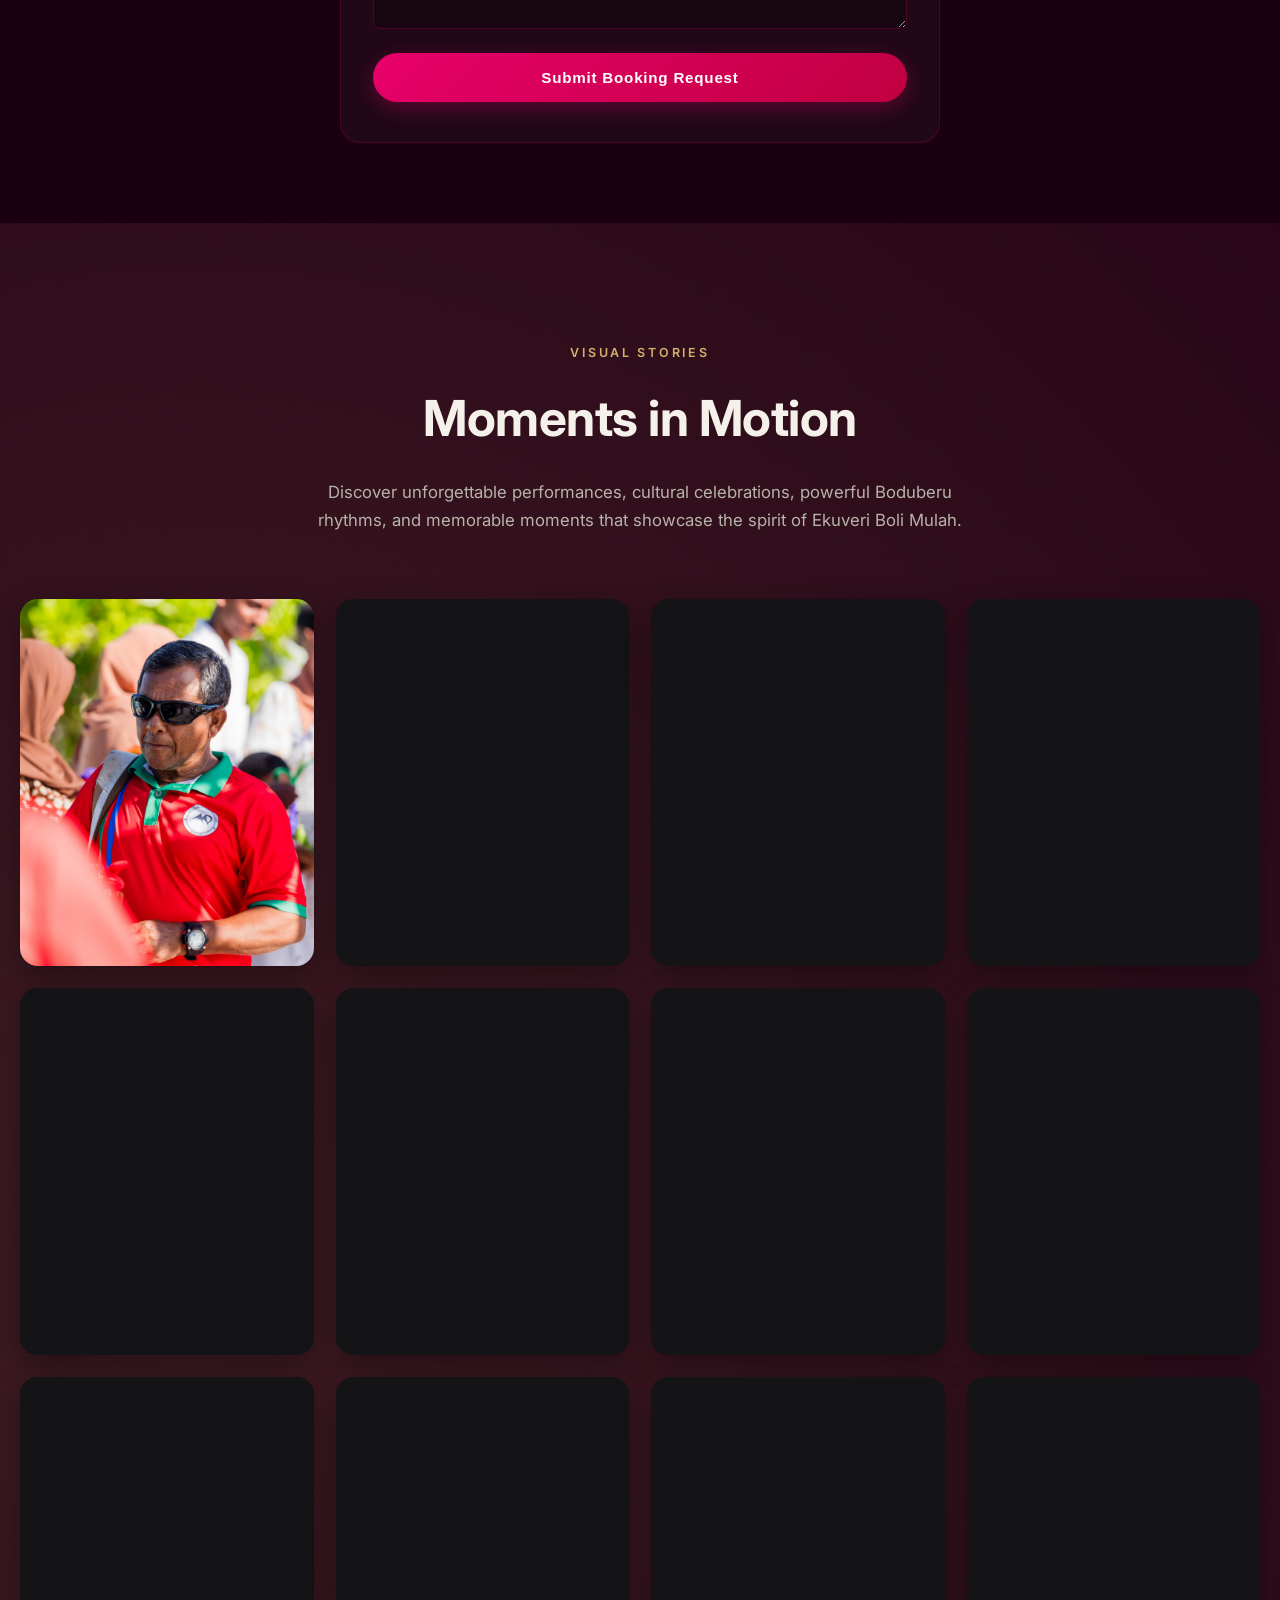
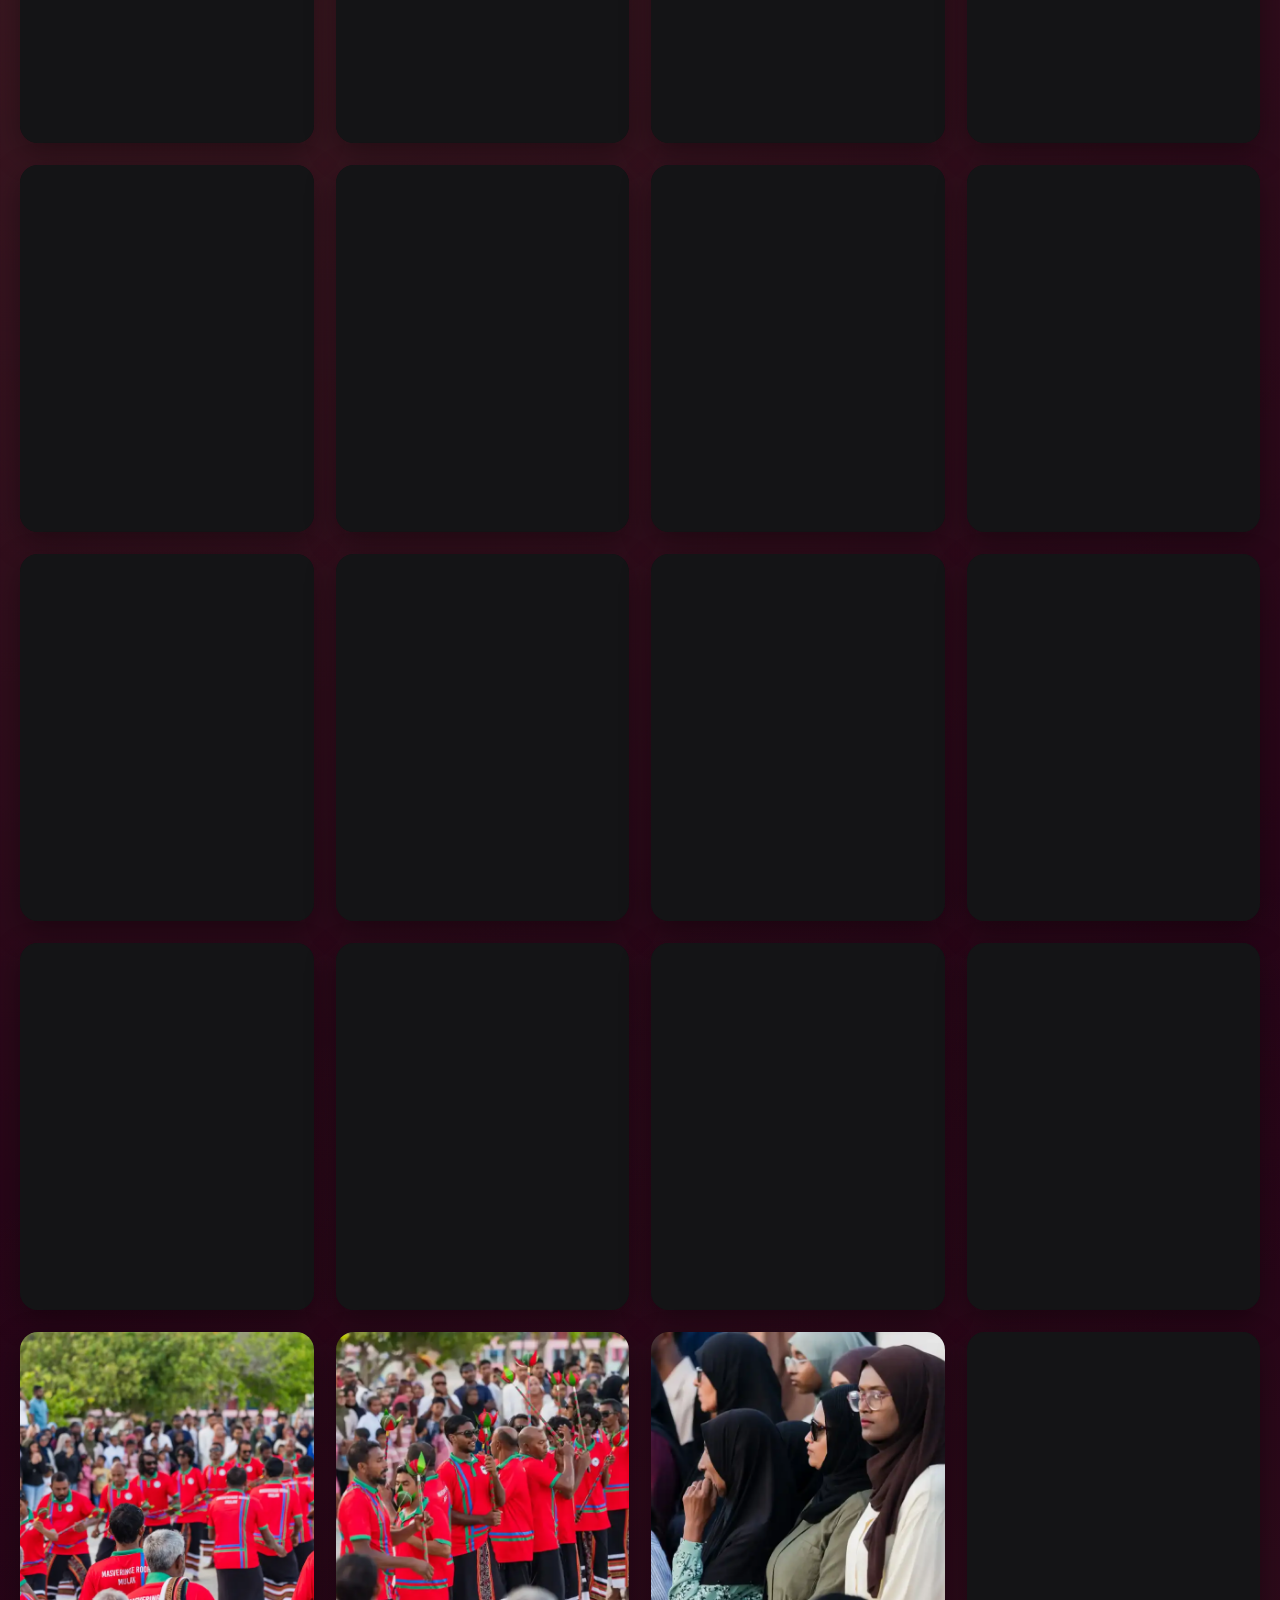
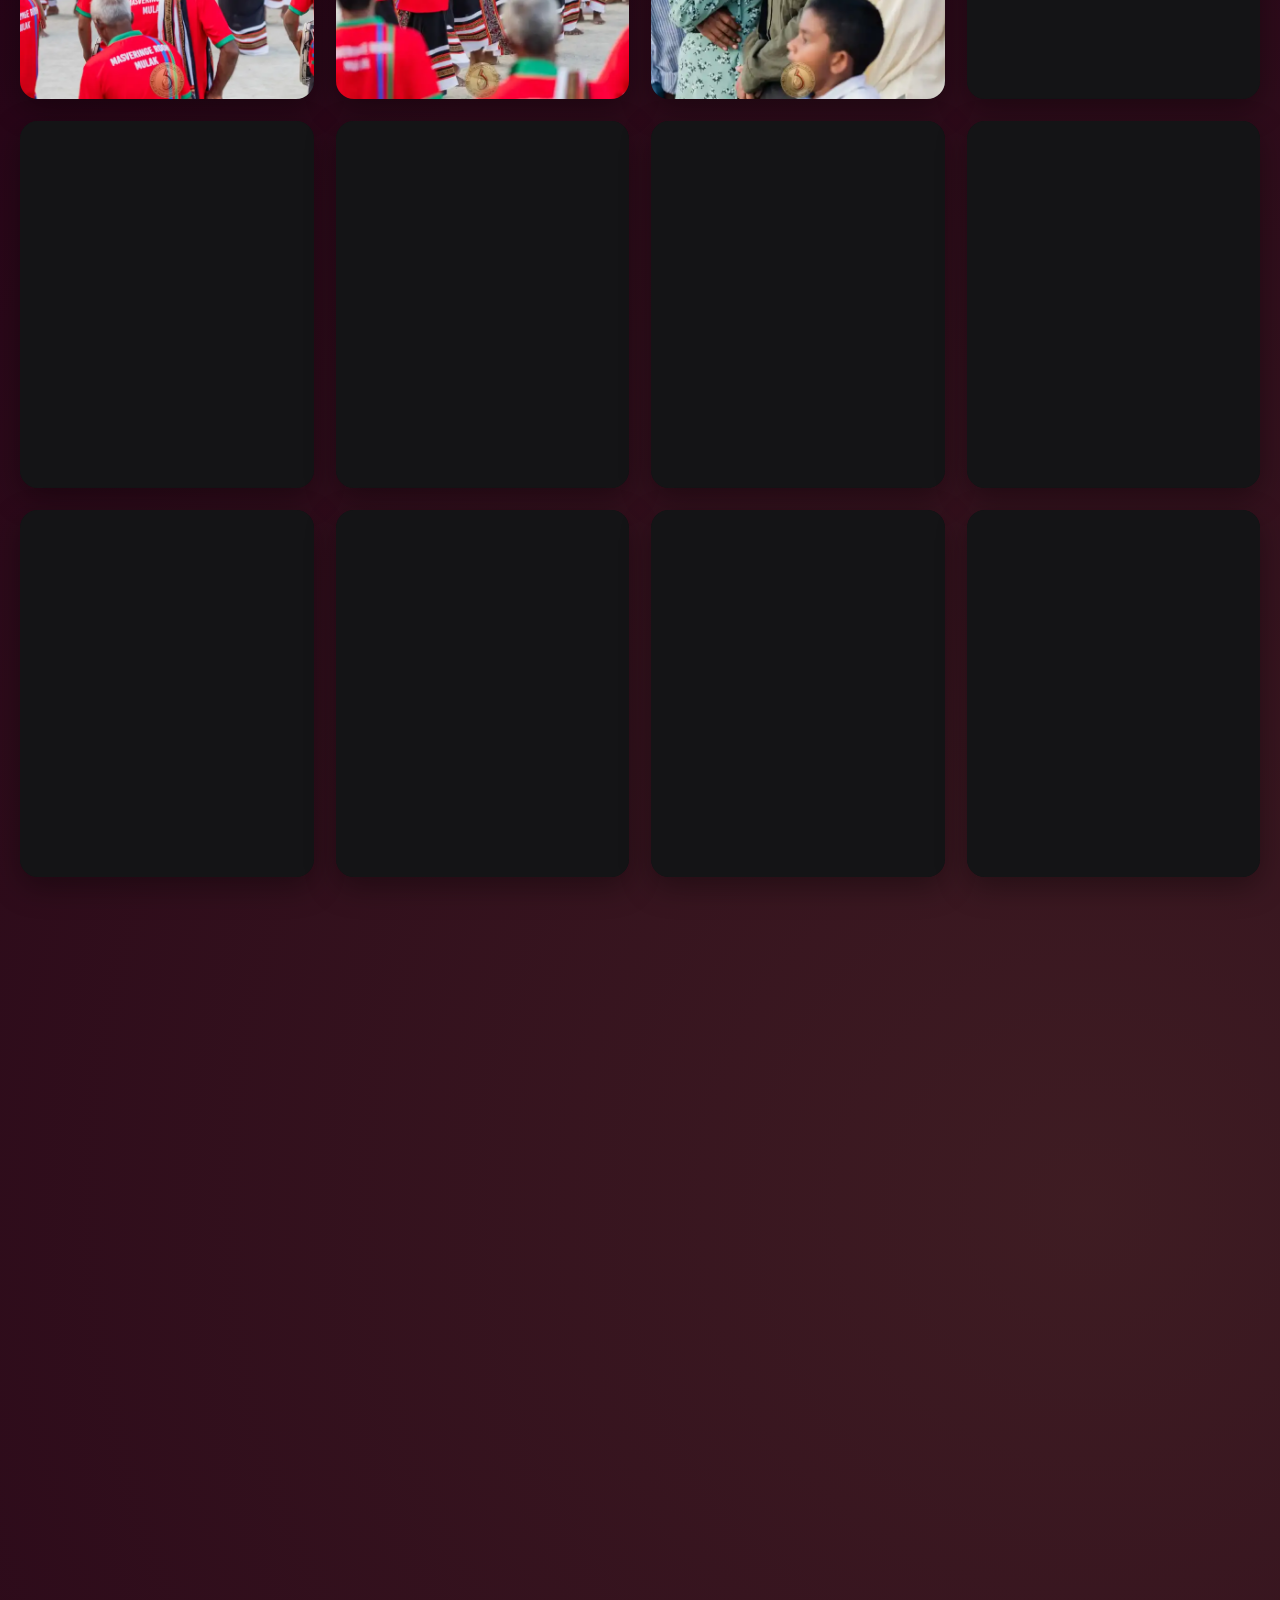
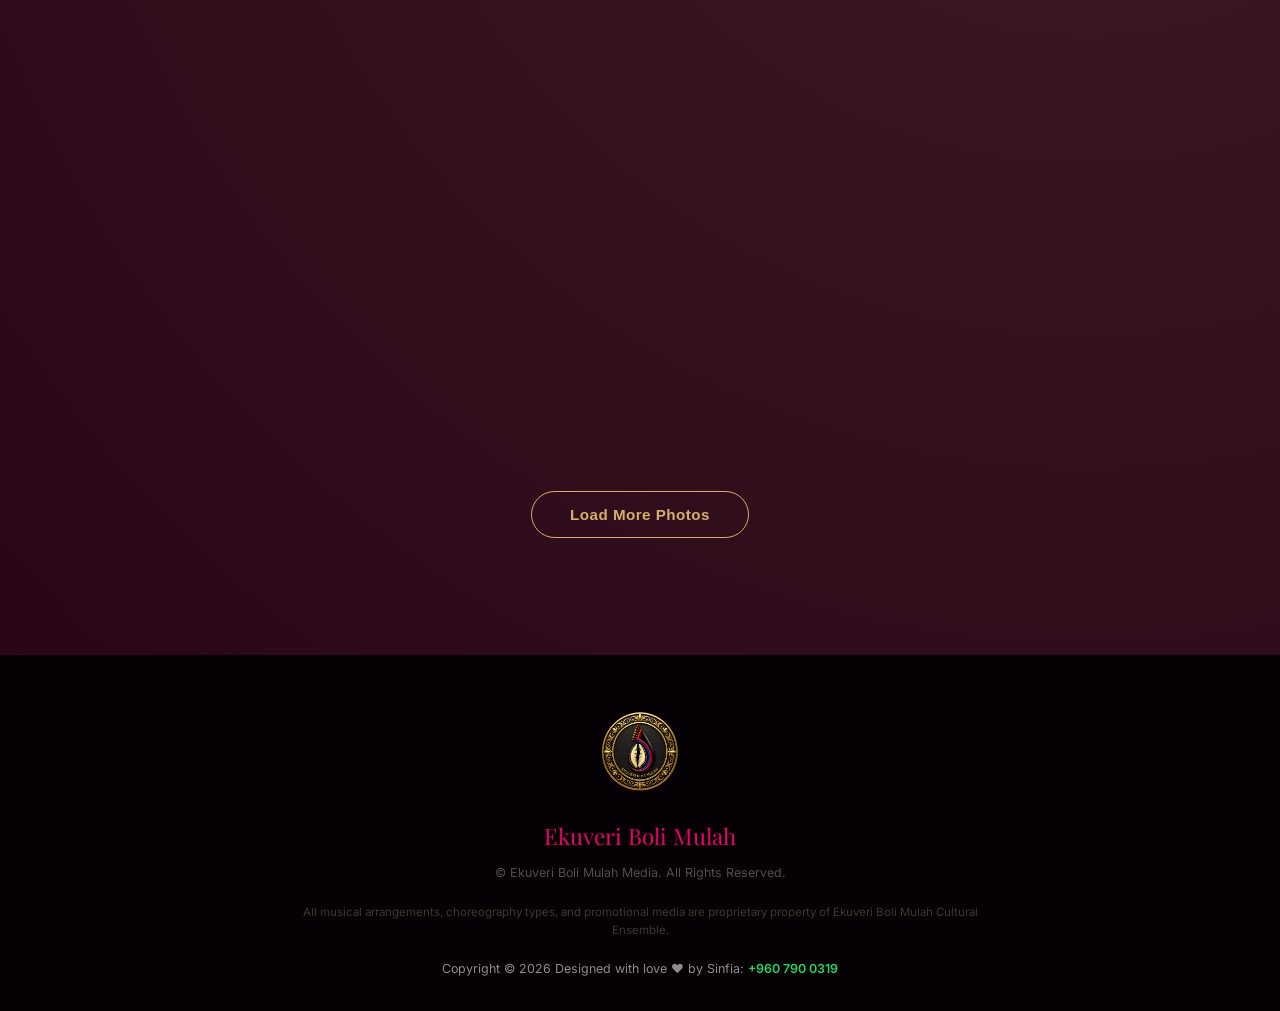
==== commit 84736897: "Add files via upload" ====
--- a/index.html
+++ b/index.html
@@ -20,7 +20,7 @@
   <link rel="stylesheet" href="css/gallery.css">
 
   <!-- Bilingual system (English/Dhivehi) — added on top of existing design -->
-  <link rel="stylesheet" href="css/lang.css">
+  <link rel="stylesheet" href="css/lang.css?v=3">
 </head>
 <body>
 
@@ -287,8 +287,8 @@
 
 <!-- JavaScript -->
 <!-- Bilingual system: language data + switcher (loaded first, no dependencies) -->
-<script src="js/lang-data.js?v=2" data-cfasync="false"></script>
-<script src="js/lang.js?v=2" data-cfasync="false"></script>
+<script src="js/lang-data.js?v=3" data-cfasync="false"></script>
+<script src="js/lang.js?v=3" data-cfasync="false"></script>
 
 <script src="js/main.js"></script>
 <script src="js/gallery.js"></script>
--- a/css/lang.css
+++ b/css/lang.css
@@ -23,6 +23,26 @@
   font-weight: 400;
   font-style: normal;
   font-display: swap;
+}
+
+/* ---------------------------------------------------------------------- */
+/* 1b. English/Dhivehi text toggle                                        */
+/*     Every translated piece of text lives in index.html as a pair:      */
+/*       <span class="i18n-en">...</span><span class="i18n-dv">...</span> */
+/*     Only the span matching the active language is shown. Edit the      */
+/*     Dhivehi wording directly inside the .i18n-dv span in index.html — */
+/*     nothing here or in lang.js will ever overwrite it.                 */
+/* ---------------------------------------------------------------------- */
+.i18n-dv {
+  display: none;
+}
+
+body.lang-dv .i18n-dv {
+  display: inline;
+}
+
+body.lang-dv .i18n-en {
+  display: none;
 }
 
 /* ---------------------------------------------------------------------- */
@@ -118,6 +138,23 @@
 }
 
 /* ---------------------------------------------------------------------- */
+/* 3b. Dhivehi header title fix                                          */
+/*     The Thaana script used by the MV Izyanreethi Bold font has tall   */
+/*     diacritics that get clipped by the tight line-height used for the */
+/*     English headings. This only loosens spacing in Dhivehi mode — the */
+/*     English design, layout, and colors are untouched.                 */
+/* ---------------------------------------------------------------------- */
+html[lang="dv"] .hero-title {
+  font-size: clamp(2.1rem, 6vw, 4.3rem);
+  line-height: 1.45;
+  letter-spacing: 0;
+}
+
+html[lang="dv"] .section-title {
+  line-height: 1.5;
+}
+
+/* ---------------------------------------------------------------------- */
 /* 4. RTL layout — only where it improves the Dhivehi reading experience. */
 /*    Numbers, phone links, and the booking form always stay LTR.        */
 /* ---------------------------------------------------------------------- */
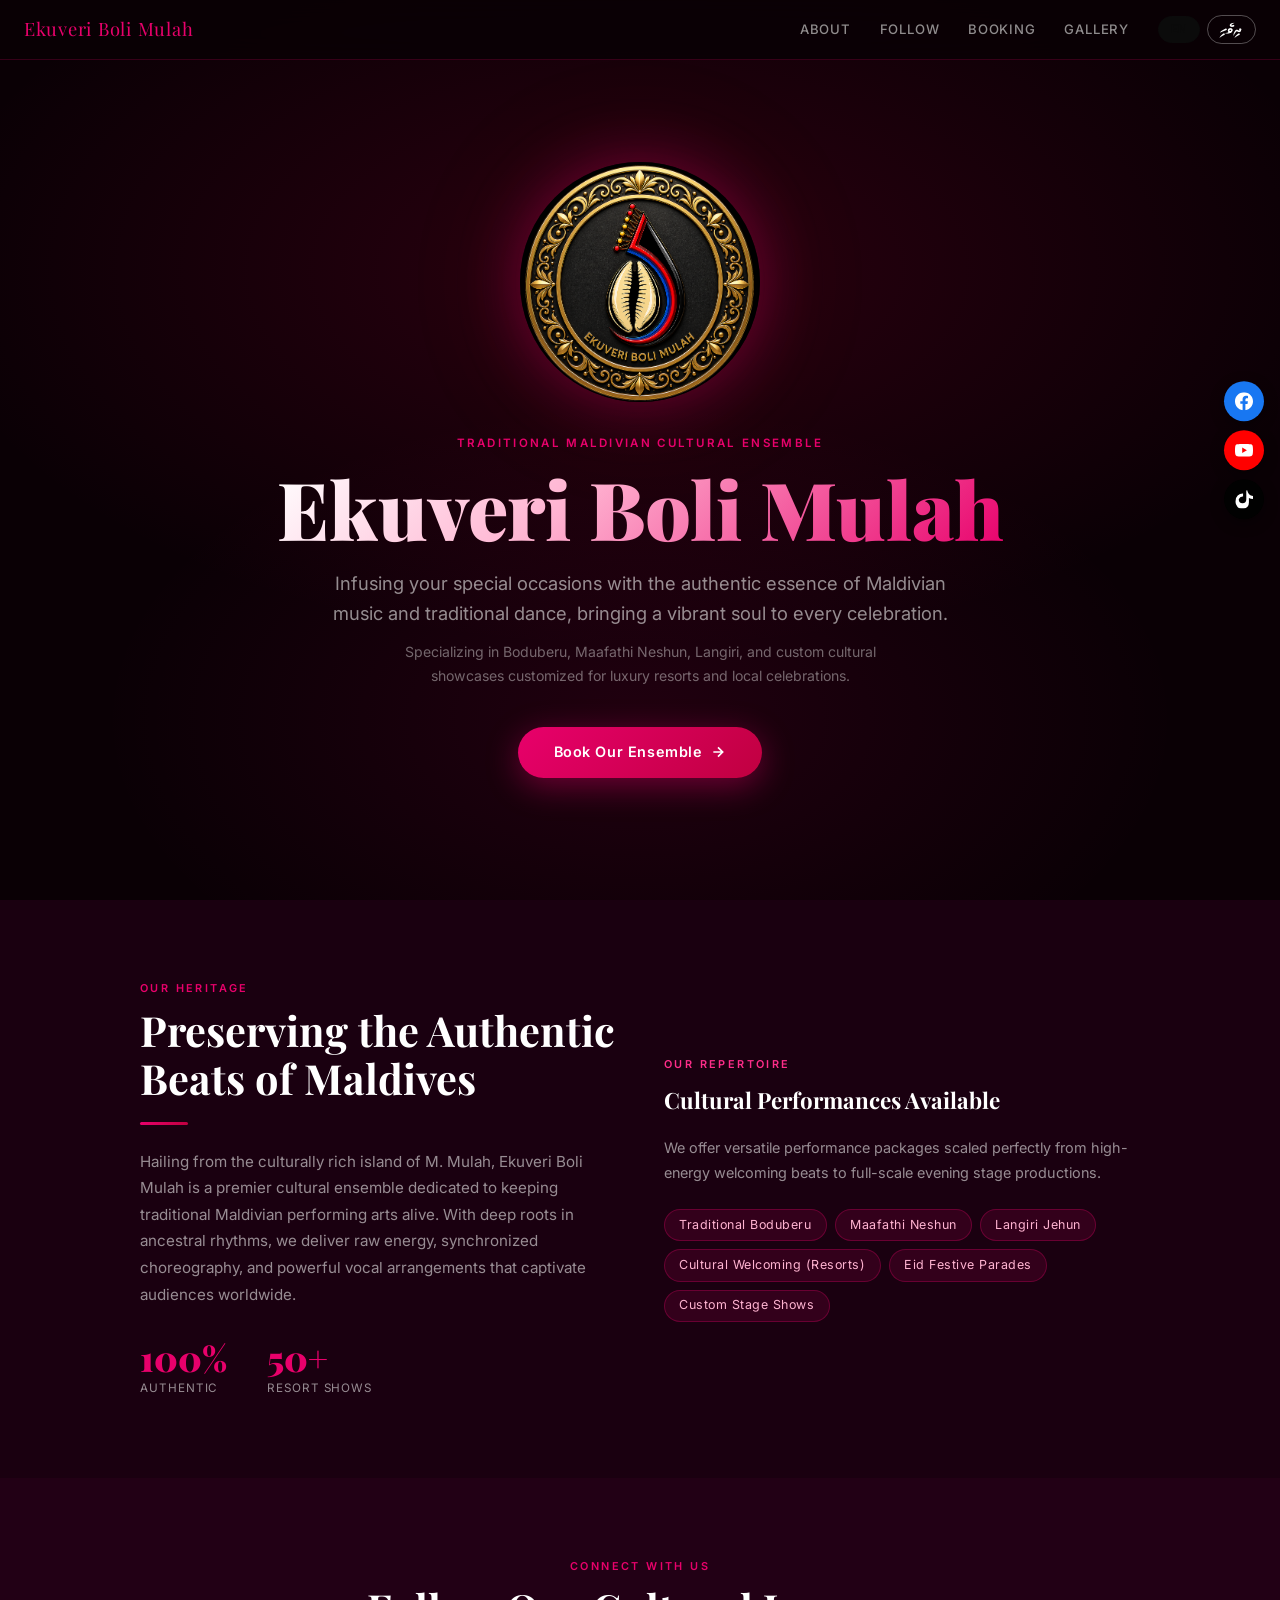
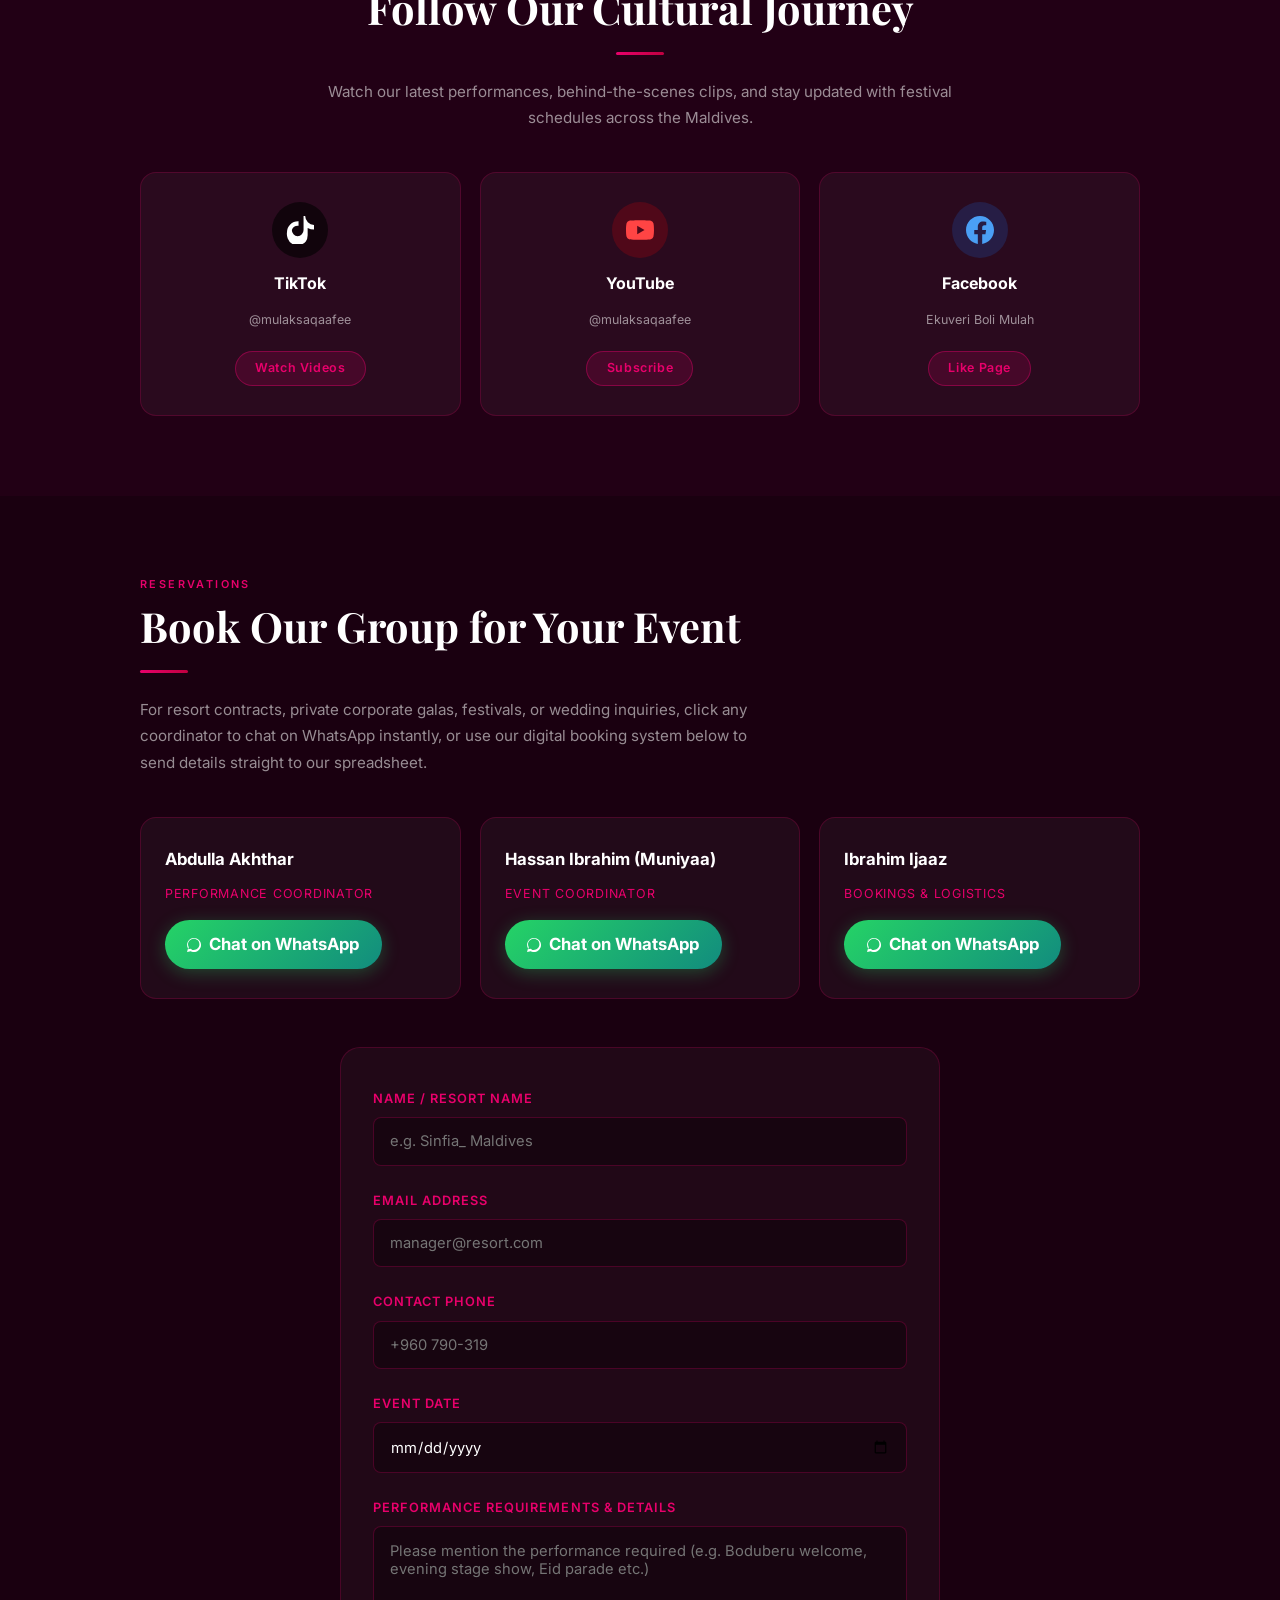
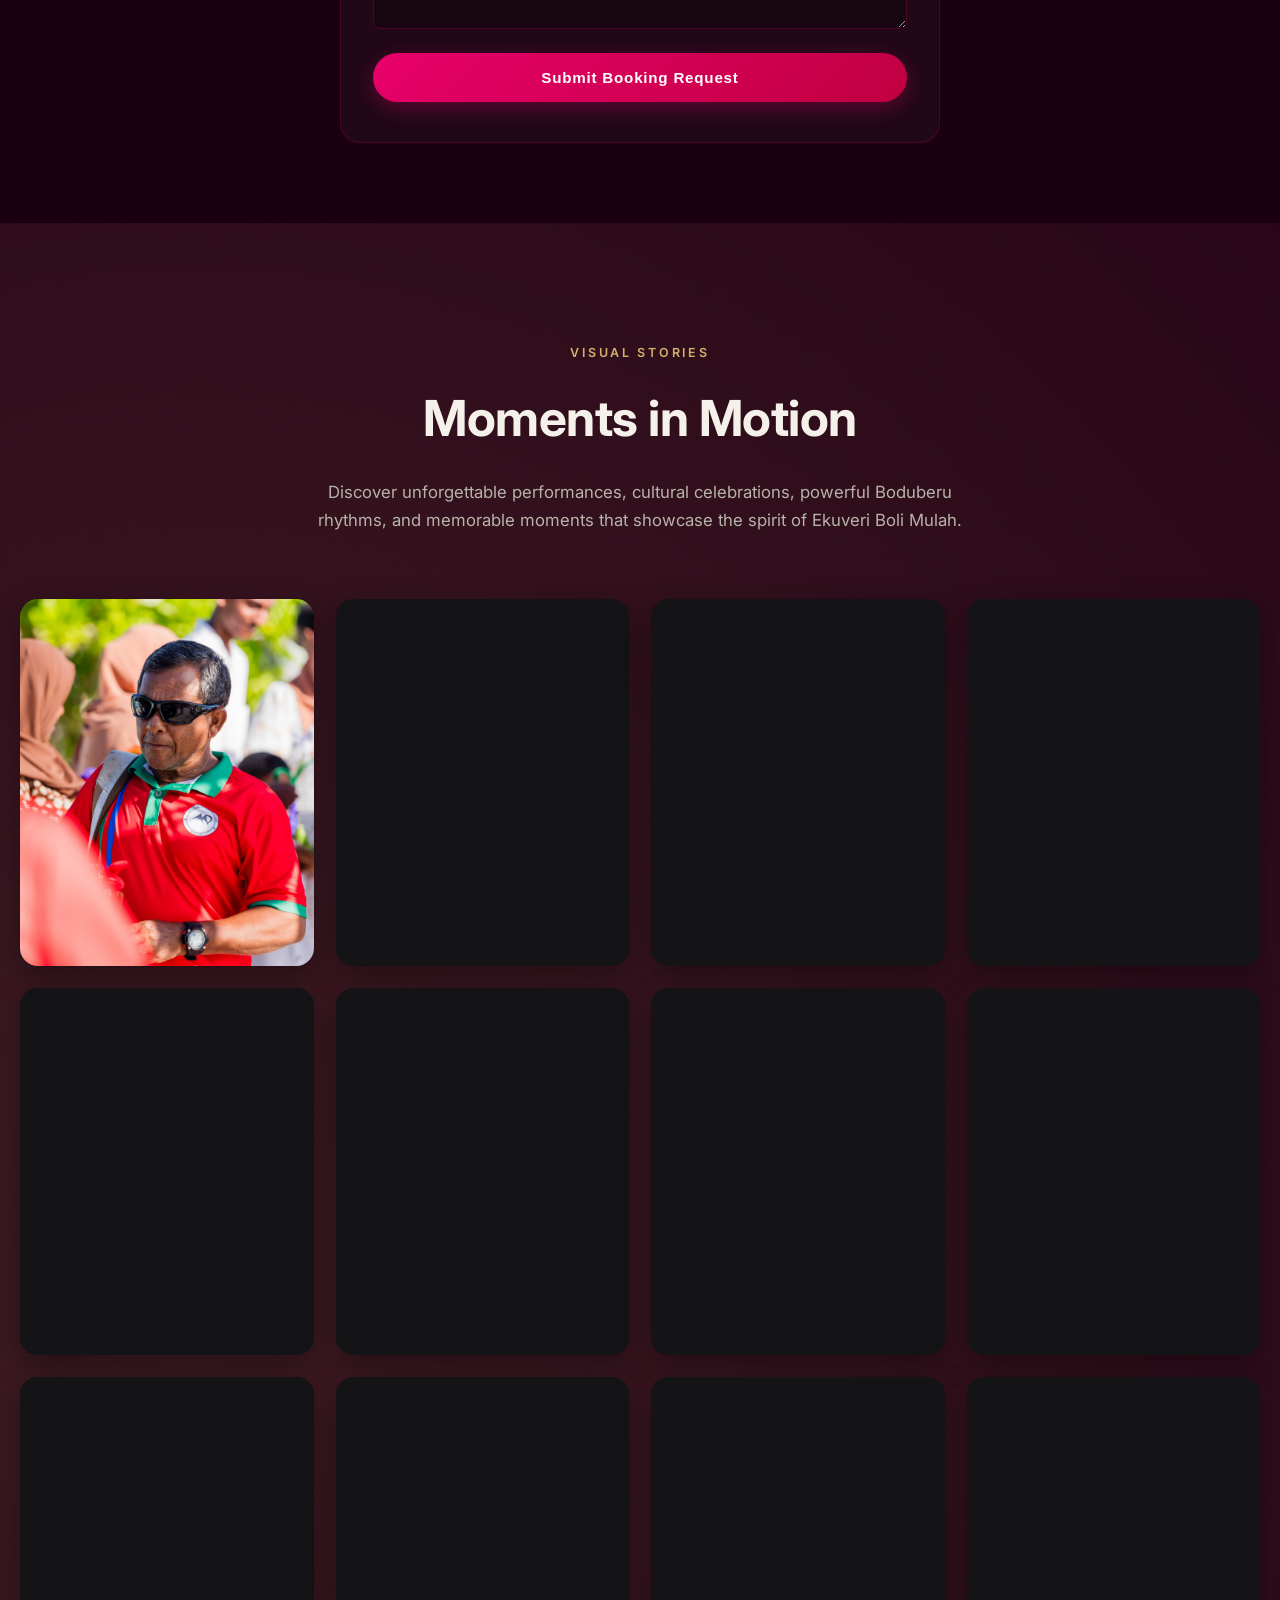
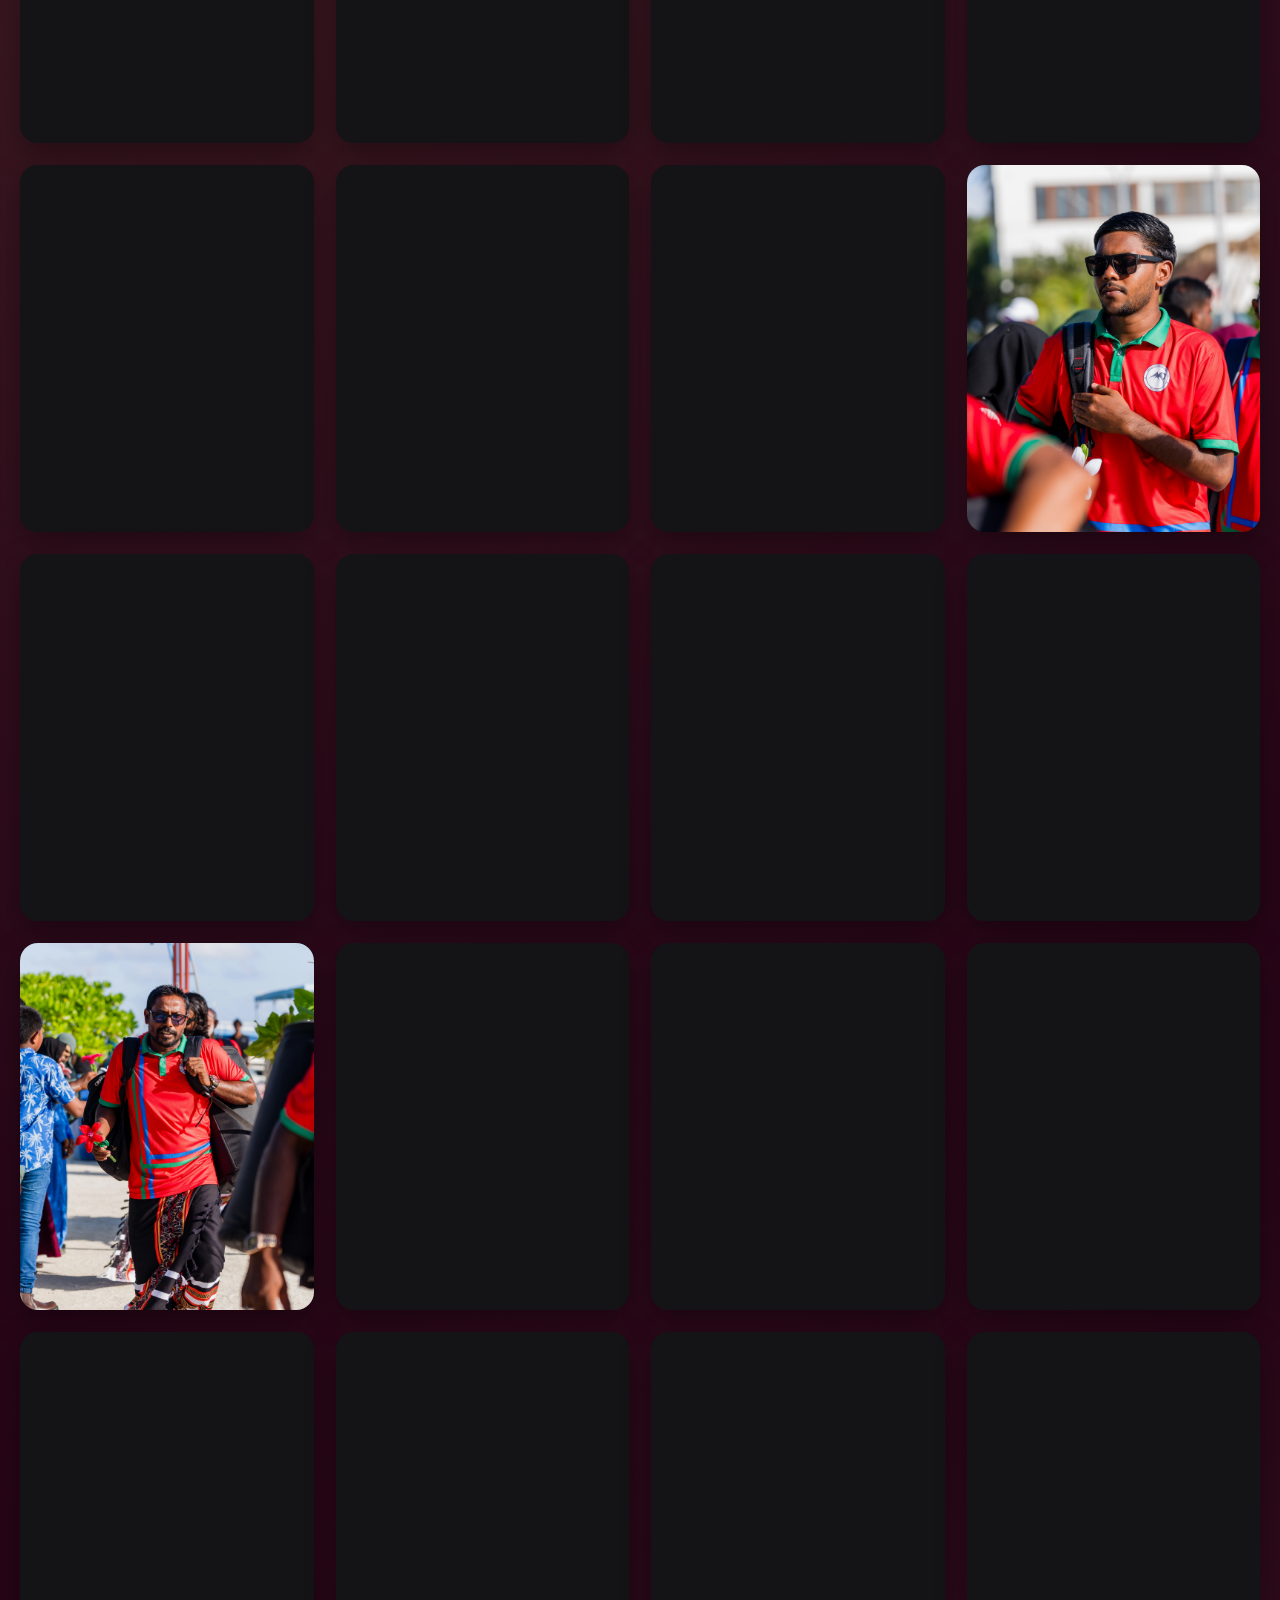
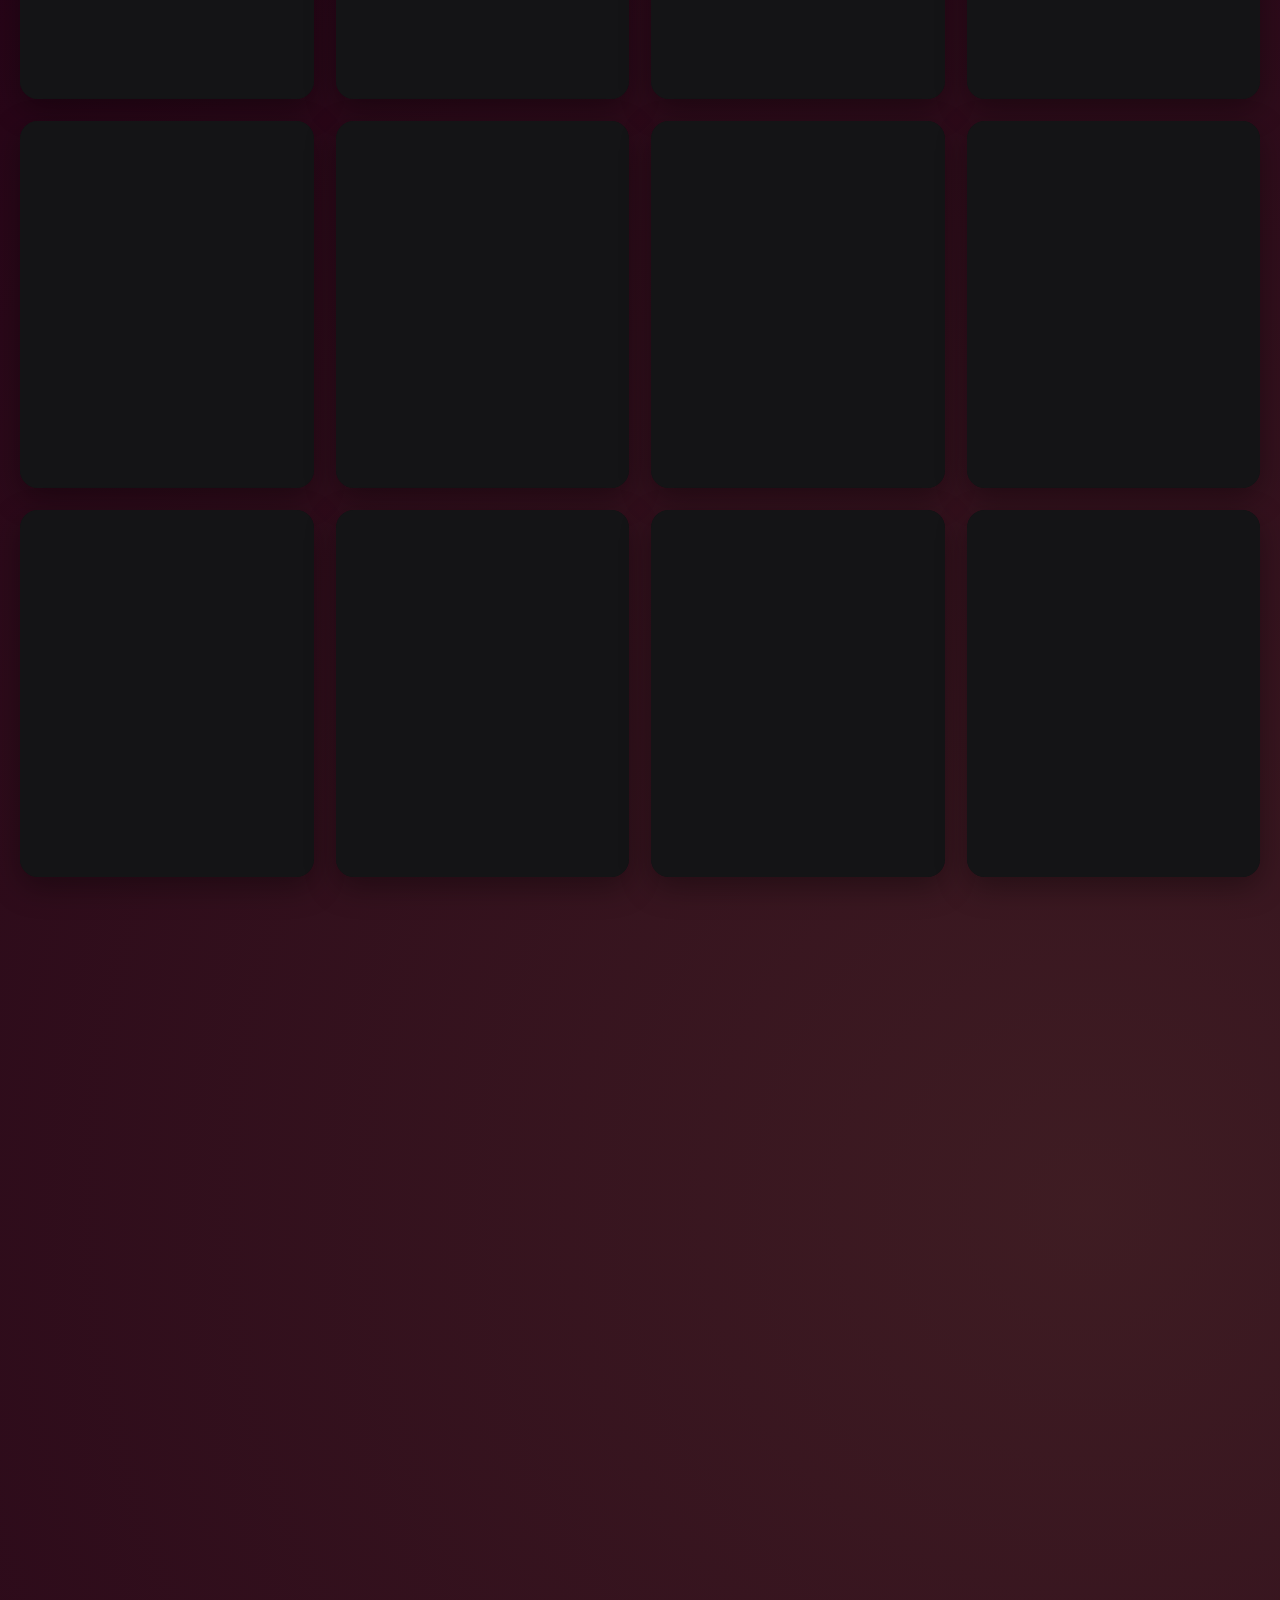
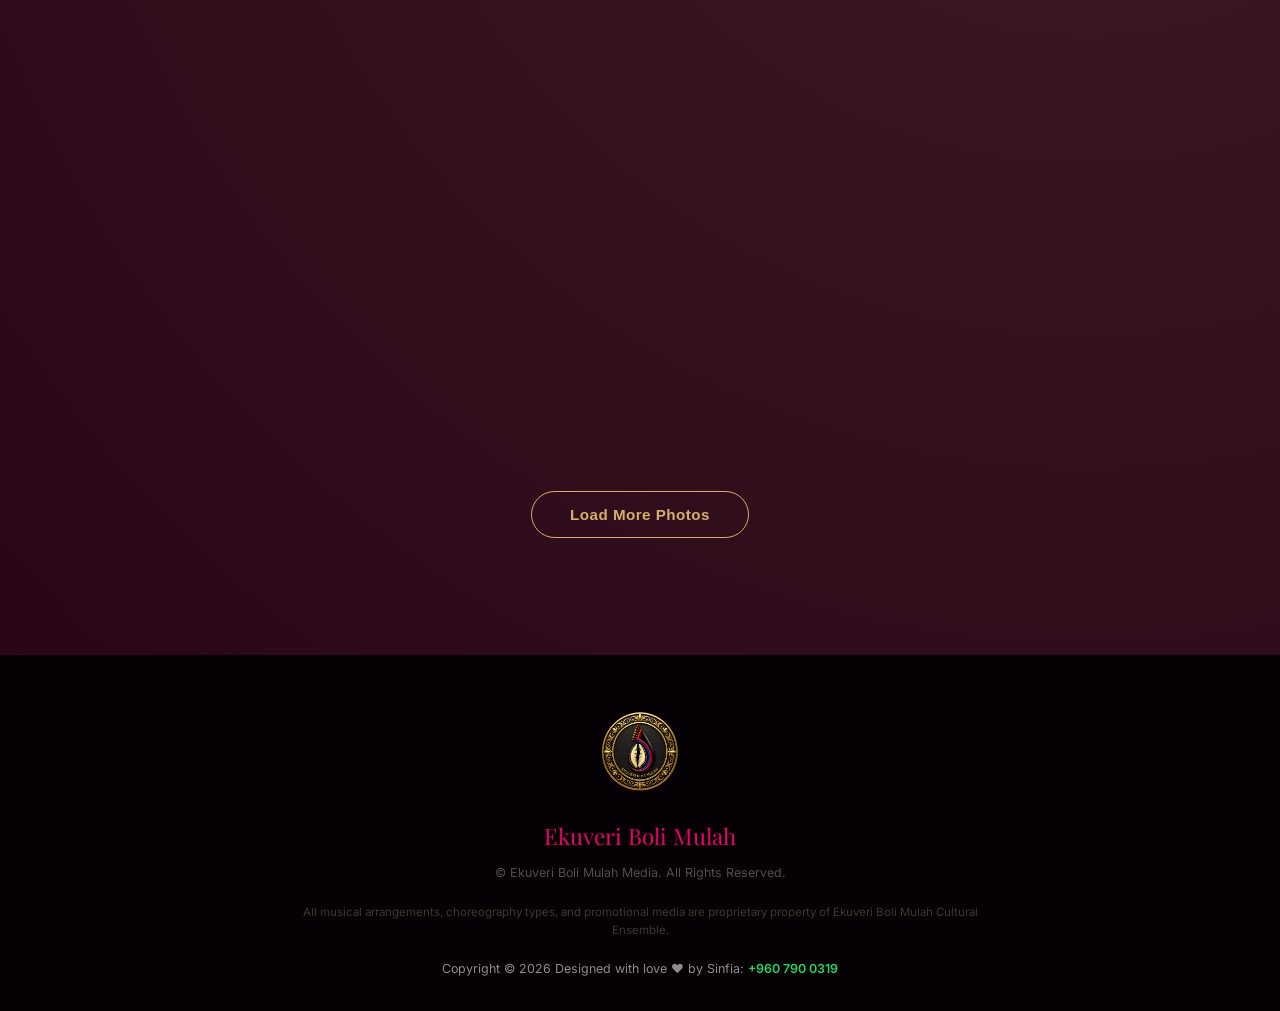
==== commit 55ffaf01: "Add files via upload" ====
--- a/index.html
+++ b/index.html
@@ -20,7 +20,7 @@
   <link rel="stylesheet" href="css/gallery.css">
 
   <!-- Bilingual system (English/Dhivehi) — added on top of existing design -->
-  <link rel="stylesheet" href="css/lang.css?v=3">
+  <link rel="stylesheet" href="css/lang.css?v=4">
 </head>
 <body>
 
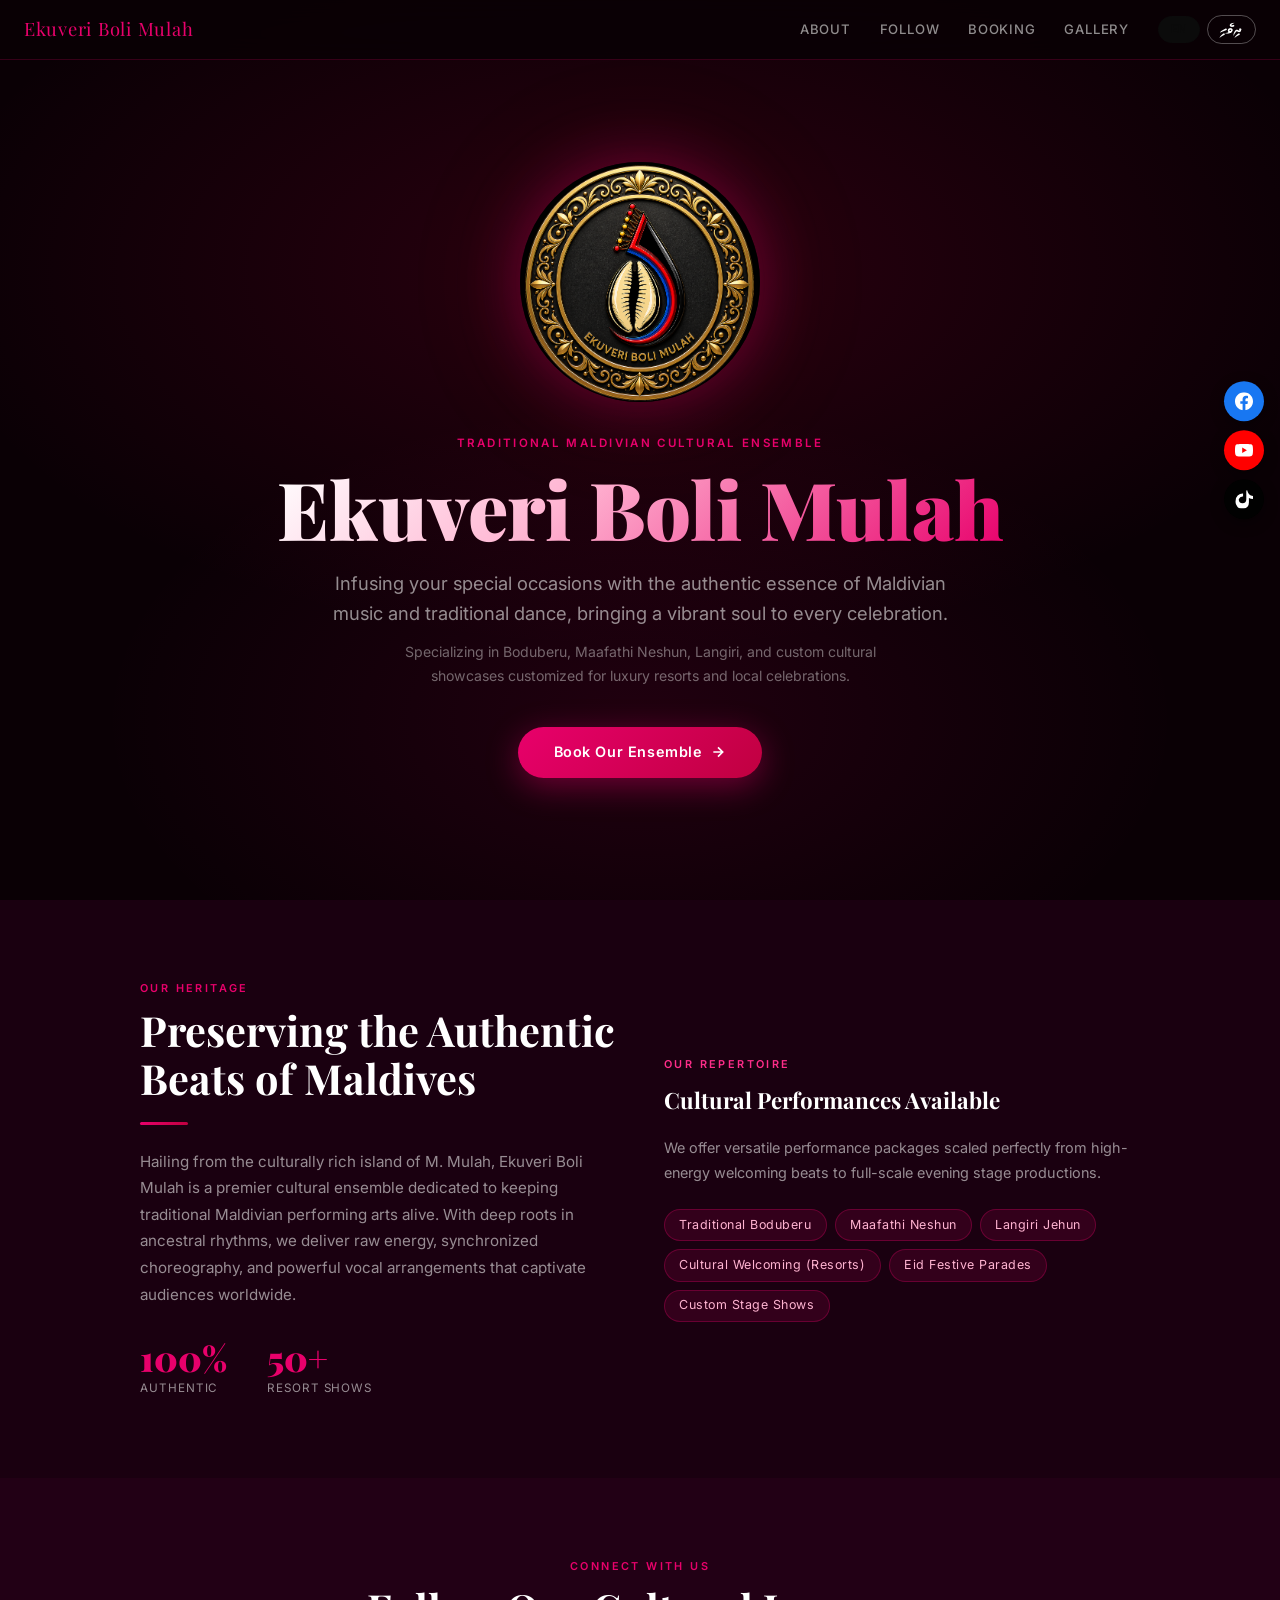
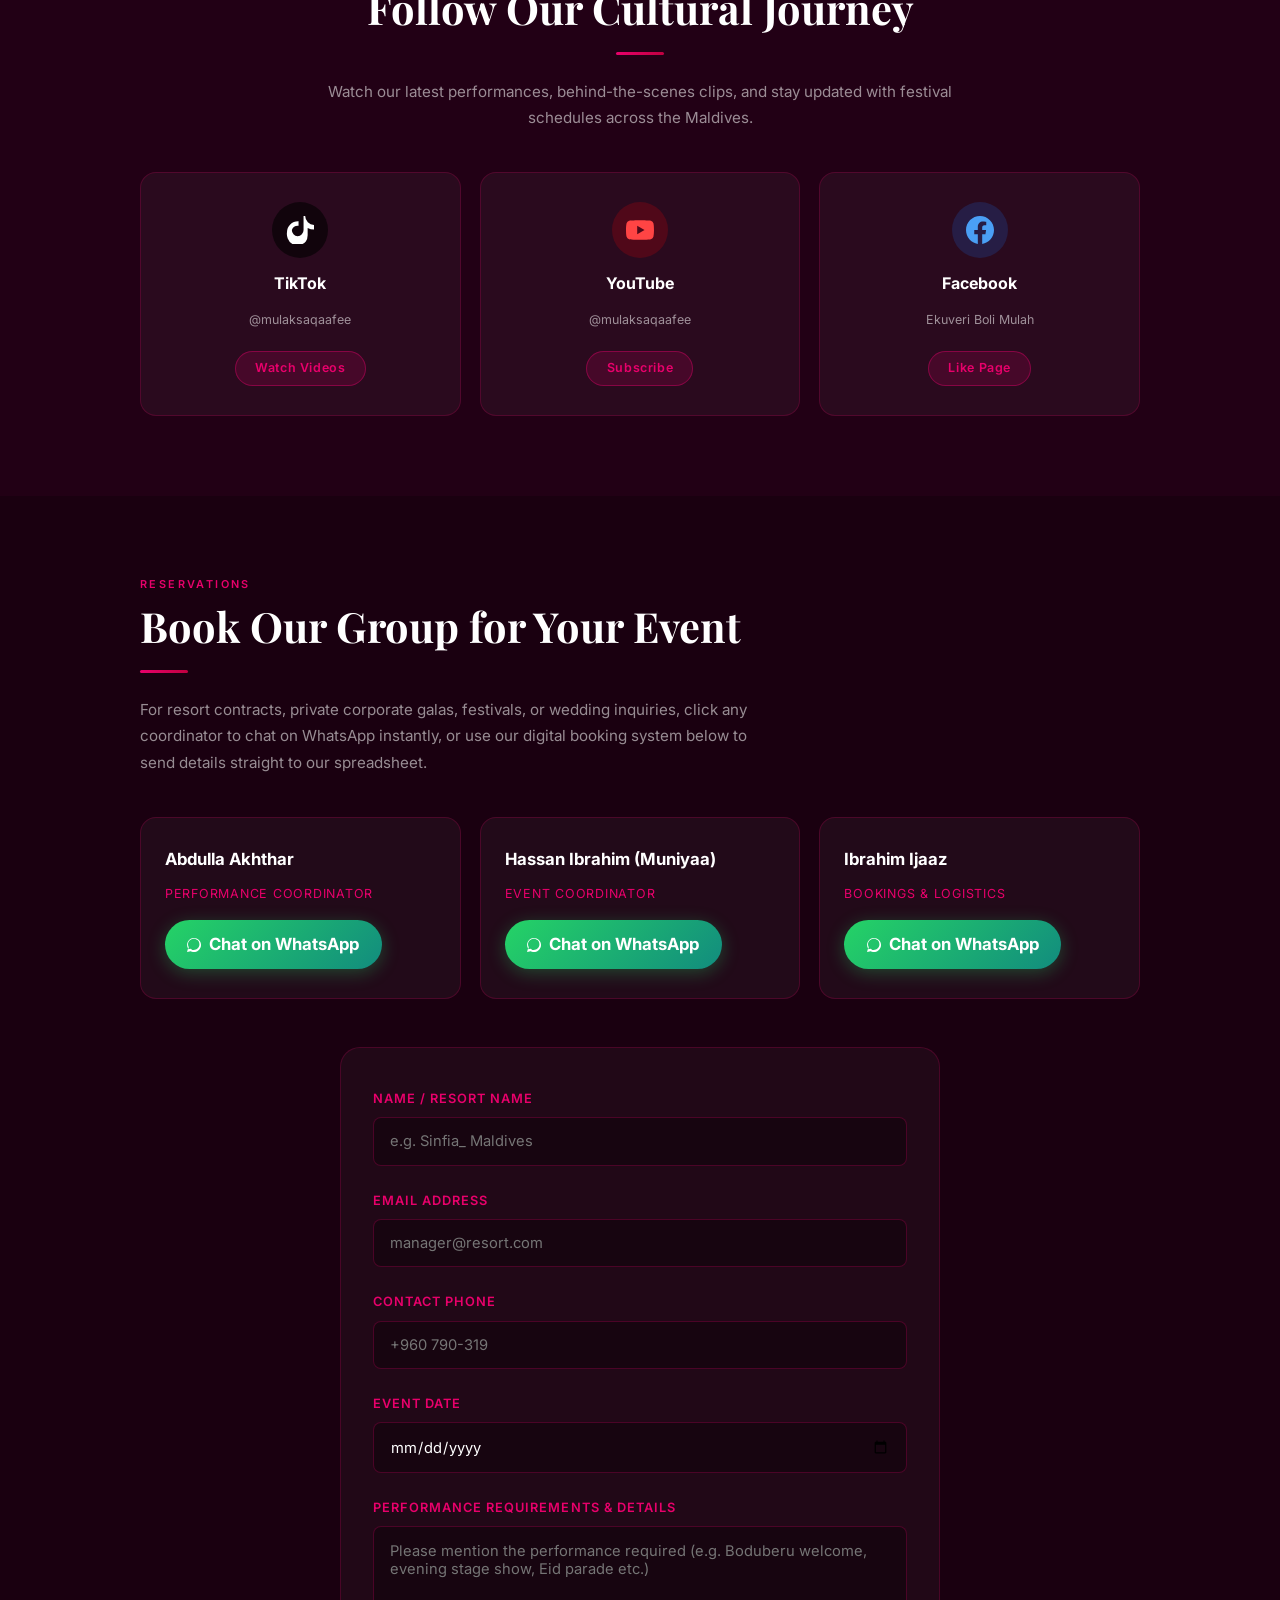
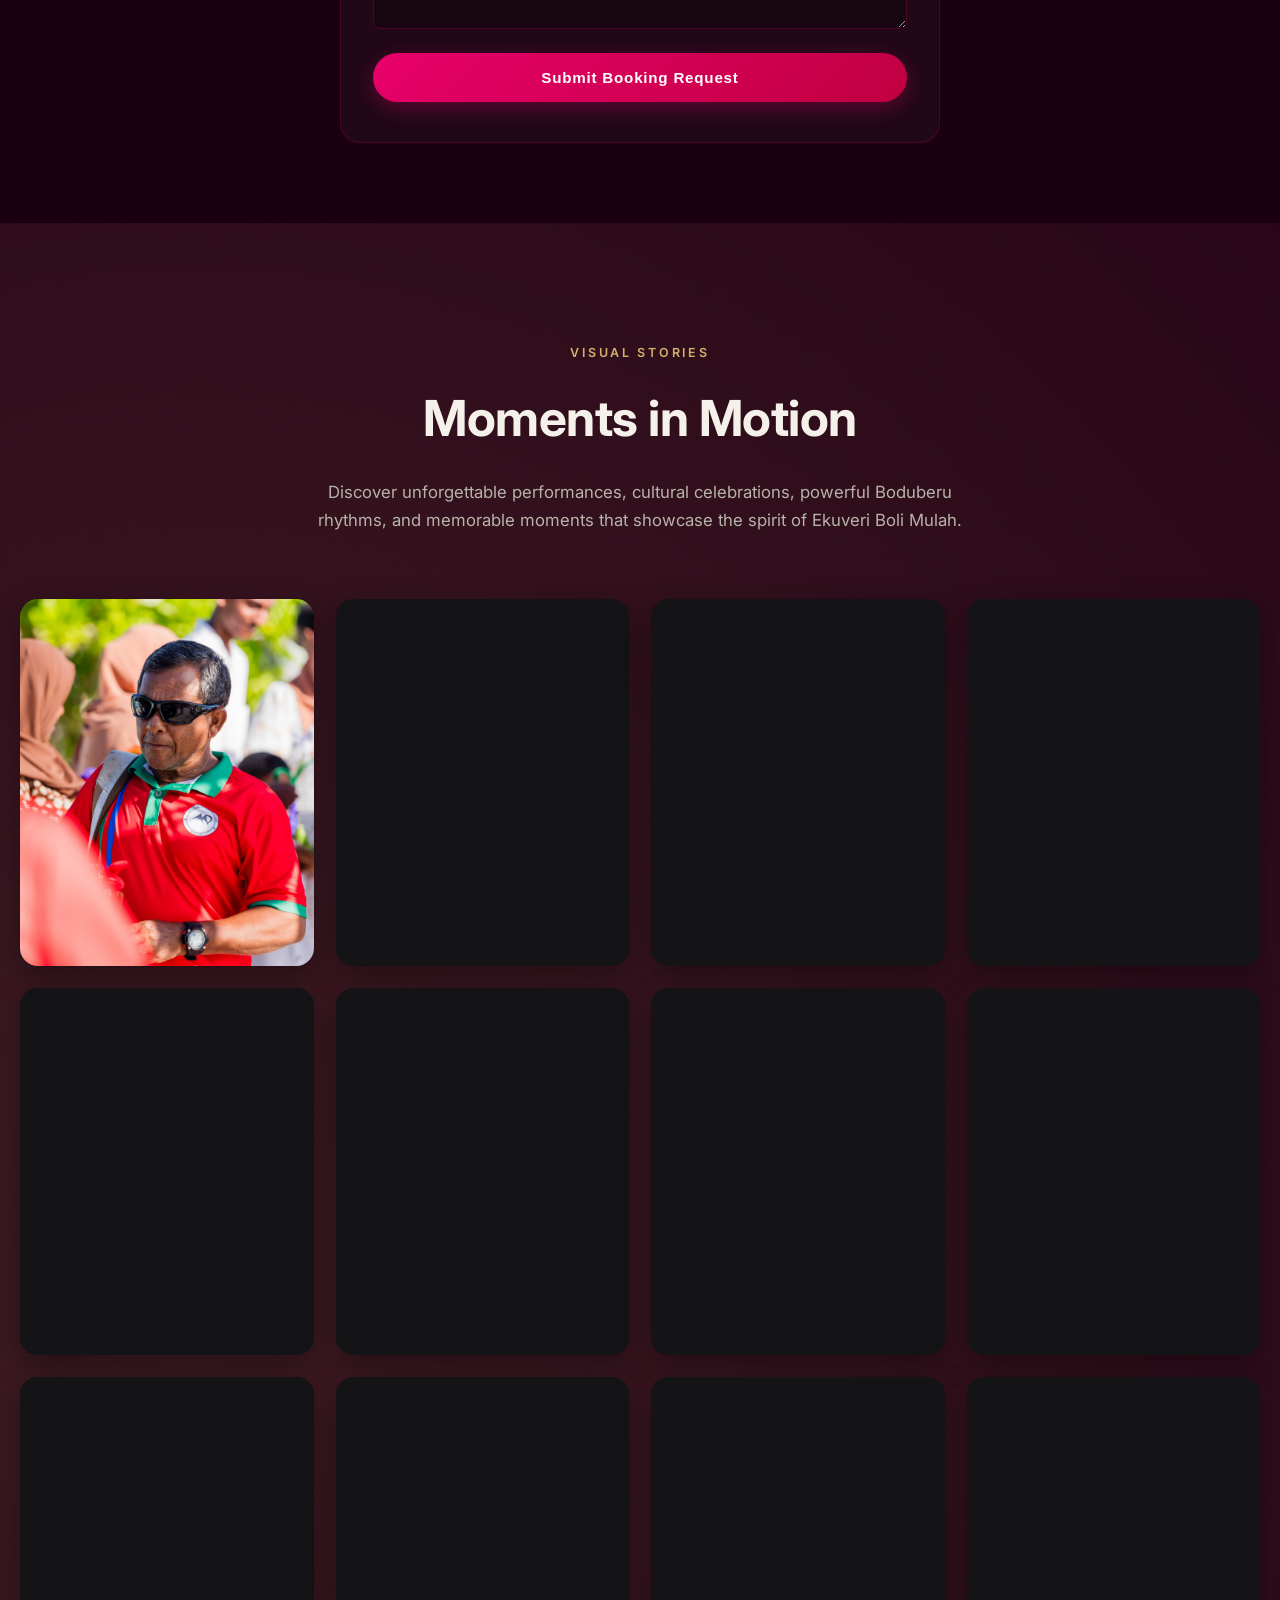
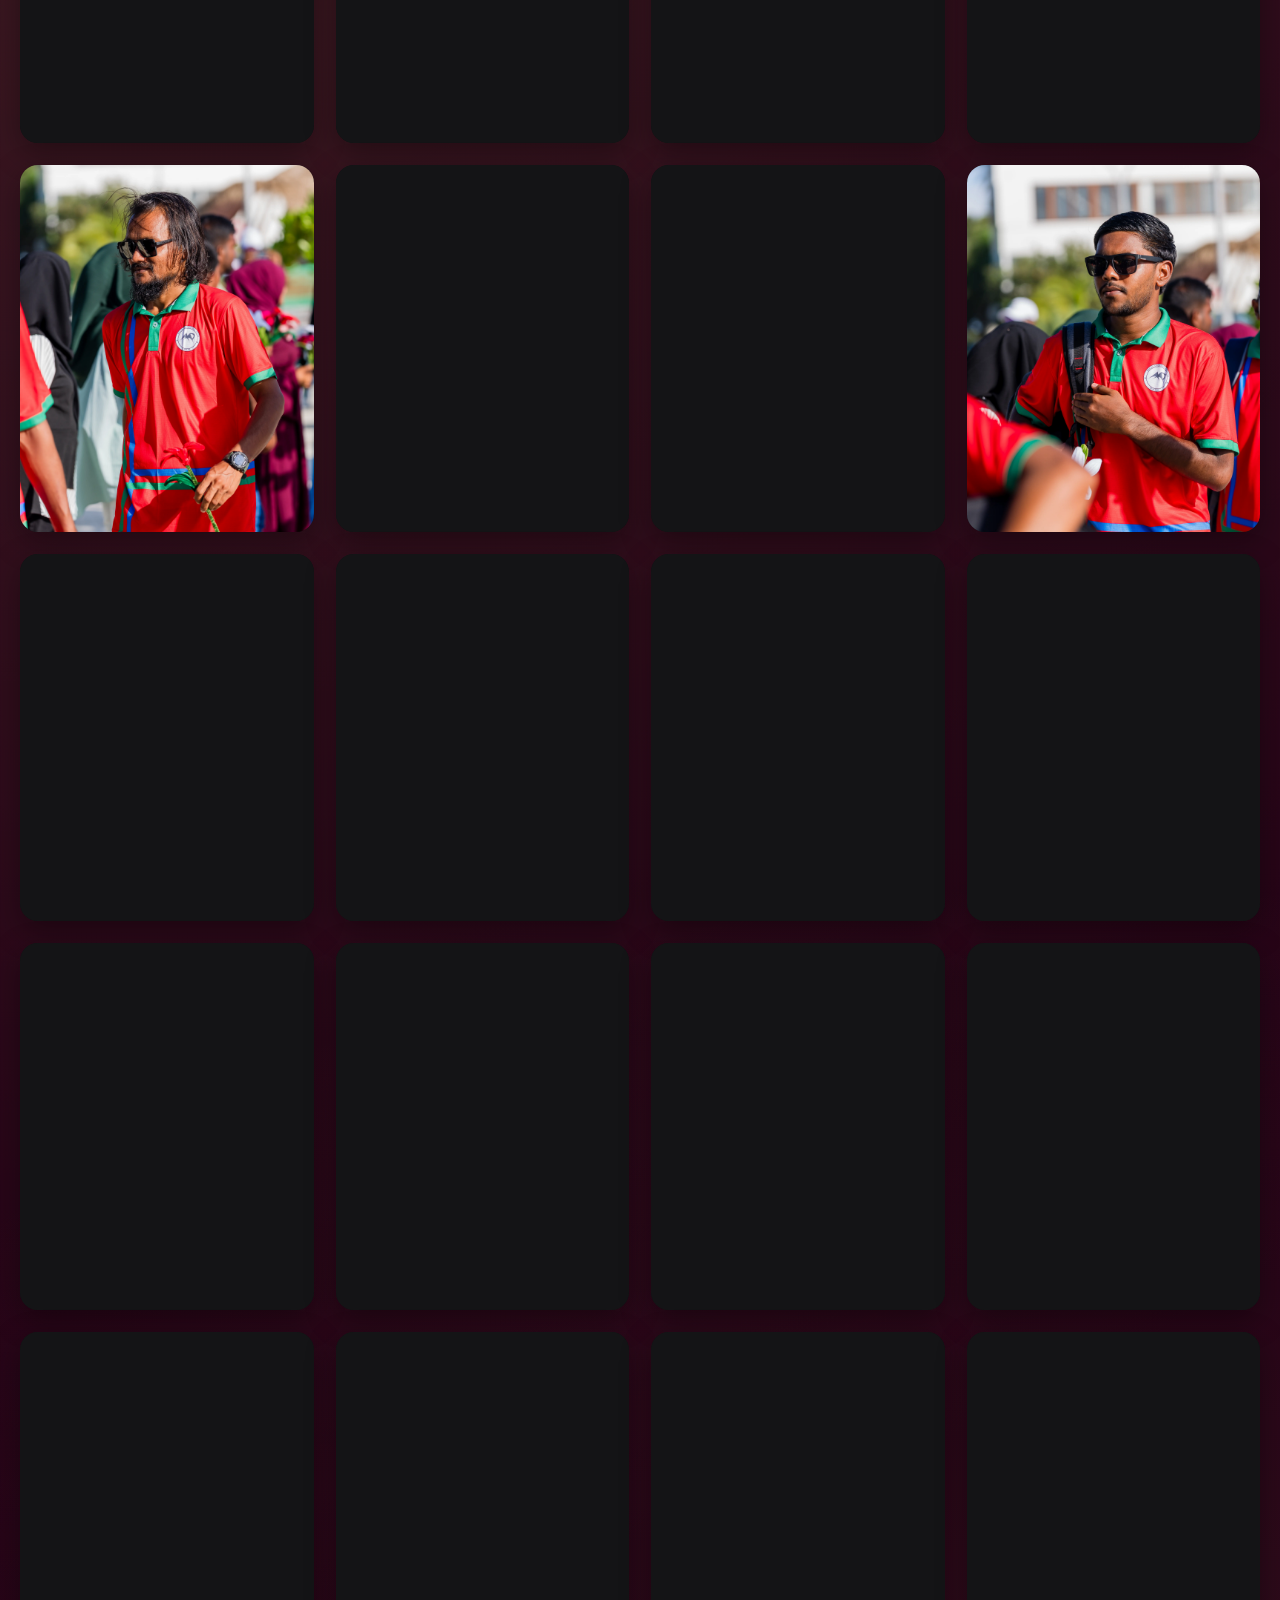
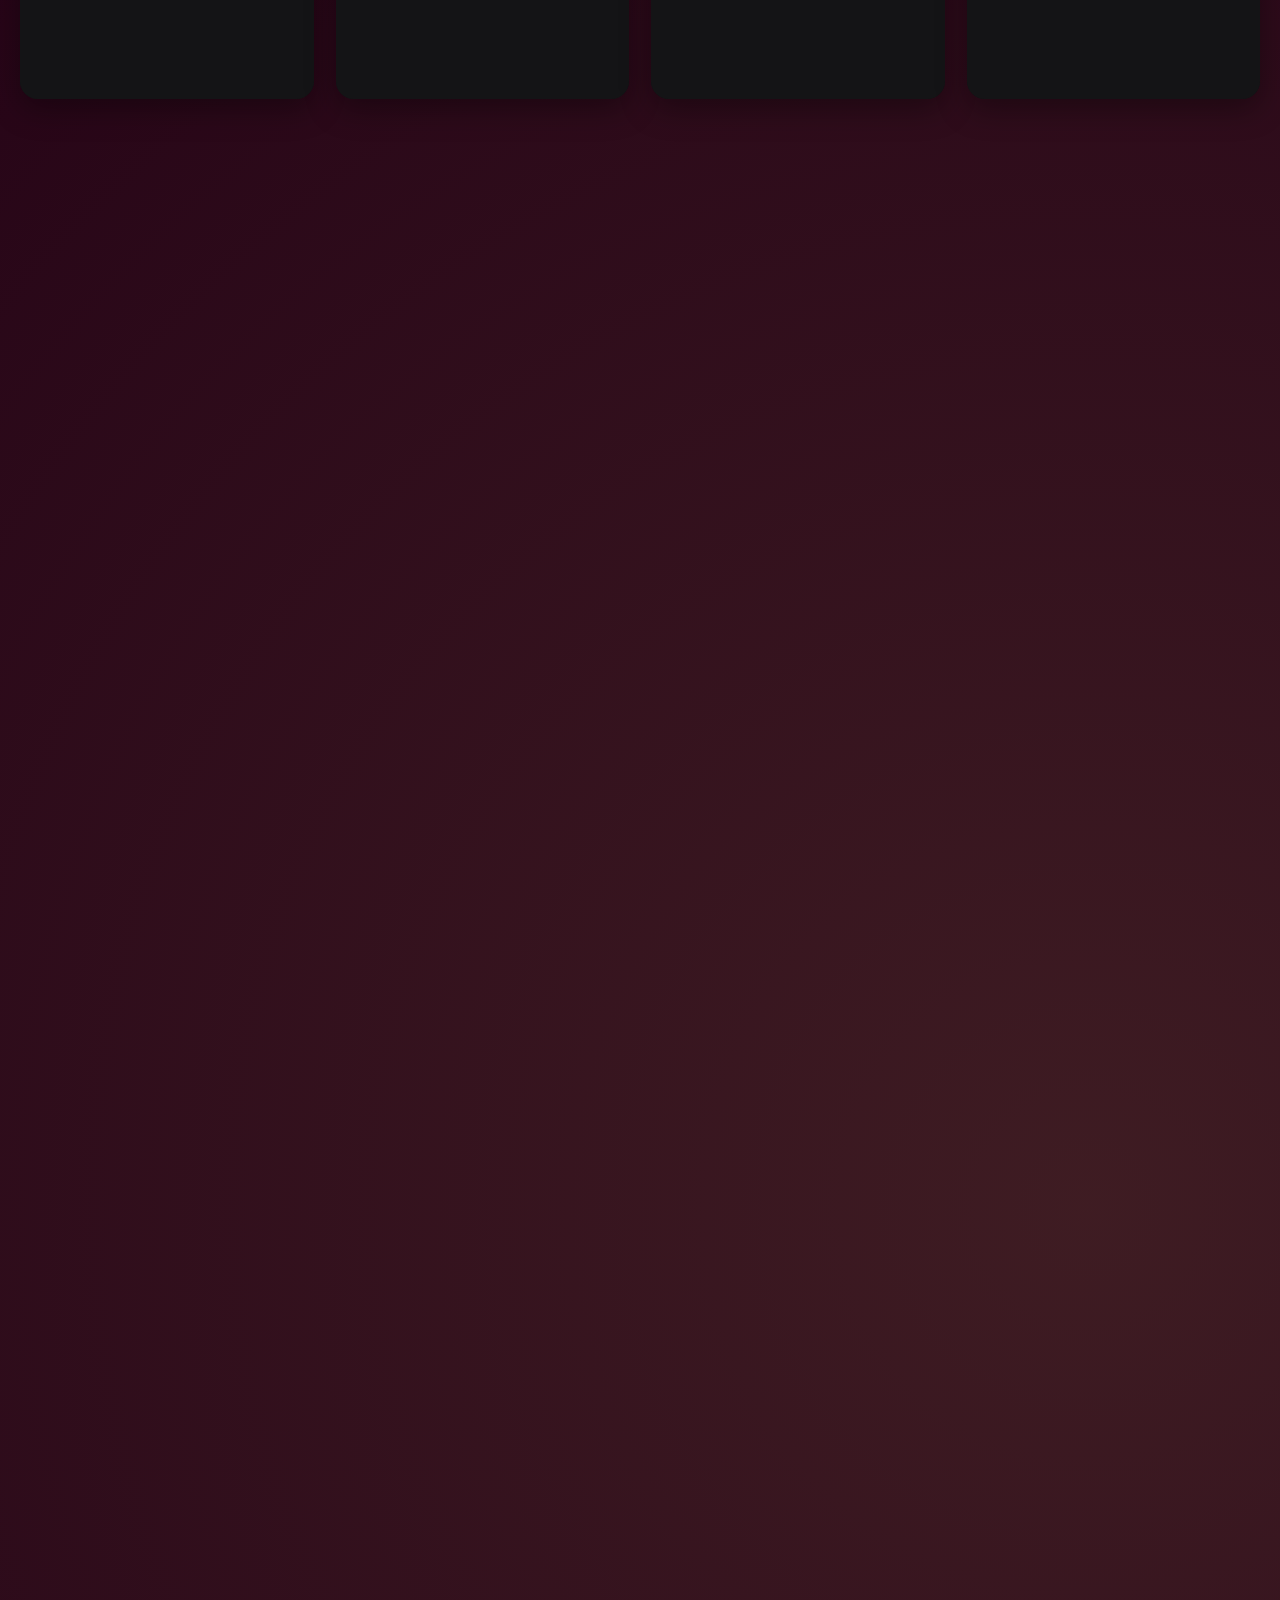
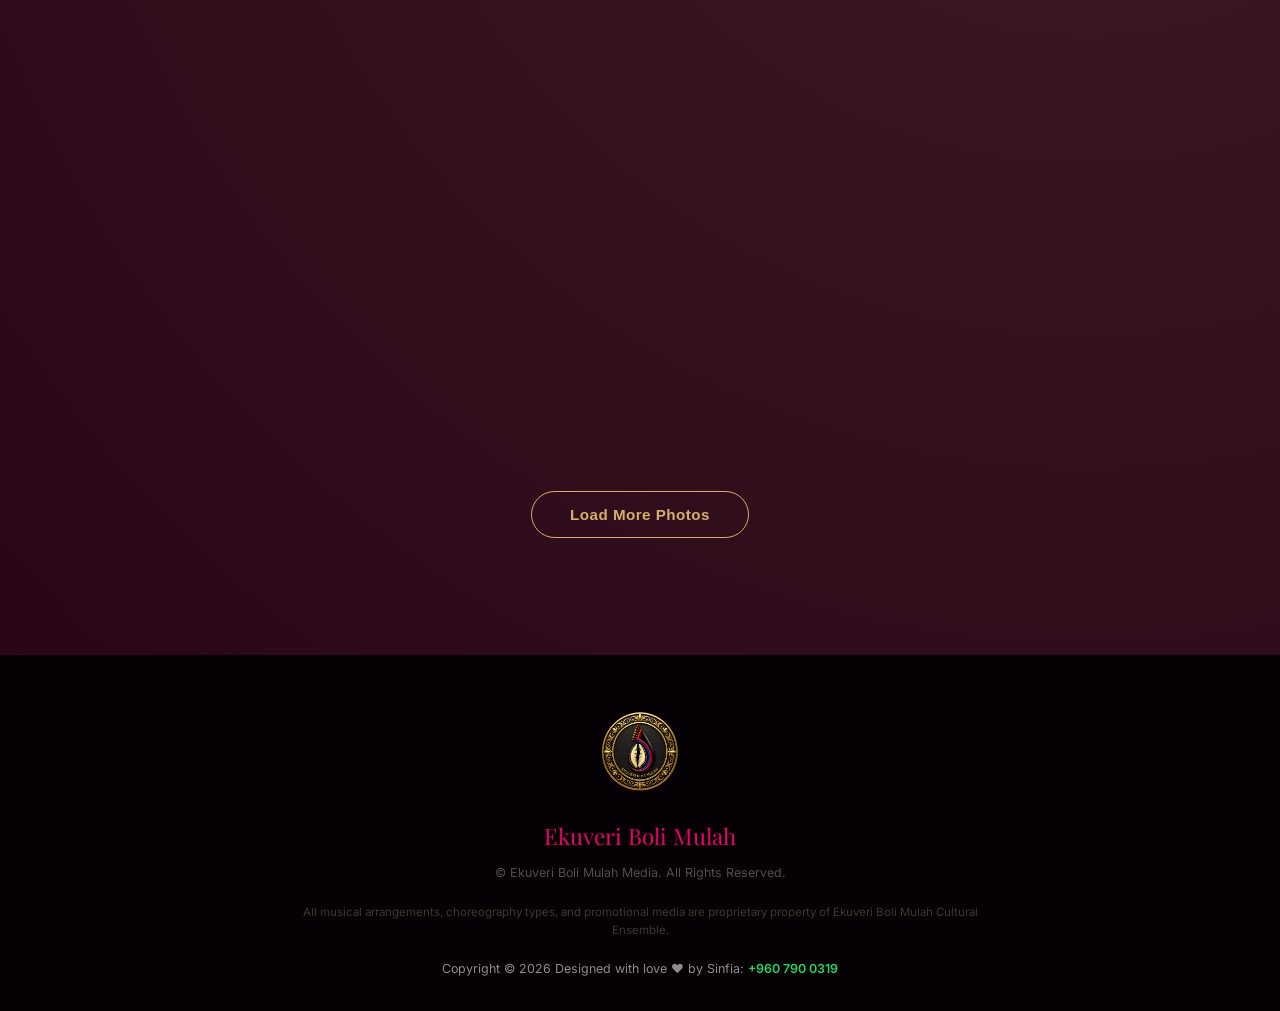
==== commit 66ba9a47: "Add files via upload" ====
--- a/index.html
+++ b/index.html
@@ -20,7 +20,7 @@
   <link rel="stylesheet" href="css/gallery.css">
 
   <!-- Bilingual system (English/Dhivehi) — added on top of existing design -->
-  <link rel="stylesheet" href="css/lang.css?v=4">
+  <link rel="stylesheet" href="css/lang.css?v=5">
 </head>
 <body>
 
@@ -181,26 +181,26 @@
     <div class="form-container reveal">
       <form id="digitalBookingForm">
         <div class="form-group">
-          <label for="clientName">Name / Resort Name</label>
-          <input type="text" id="clientName" name="clientName" placeholder="e.g. Sinfia_ Maldives" required>
-        </div>
-        <div class="form-group">
-          <label for="clientEmail">Email Address</label>
-          <input type="email" id="clientEmail" name="clientEmail" placeholder="manager@resort.com" required>
-        </div>
-        <div class="form-group">
-          <label for="clientPhone">Contact Phone</label>
-          <input type="tel" id="clientPhone" name="clientPhone" placeholder="+960 790-319" required>
-        </div>
-        <div class="form-group">
-          <label for="eventDate">Event Date</label>
+          <label for="clientName"><span class="i18n-en">Name / Resort Name</span><span class="i18n-dv">ނަން / ރިޒޯޓް ނަން</span></label>
+          <input type="text" id="clientName" name="clientName" placeholder="e.g. Sinfia_ Maldives" data-i18n-placeholder="booking_ph_name" required>
+        </div>
+        <div class="form-group">
+          <label for="clientEmail"><span class="i18n-en">Email Address</span><span class="i18n-dv">އީމެއިލް އެޑްރެސް</span></label>
+          <input type="email" id="clientEmail" name="clientEmail" placeholder="manager@resort.com" data-i18n-placeholder="booking_ph_email" required>
+        </div>
+        <div class="form-group">
+          <label for="clientPhone"><span class="i18n-en">Contact Phone</span><span class="i18n-dv">ގުޅޭނެ ނަންބަރު</span></label>
+          <input type="tel" id="clientPhone" name="clientPhone" placeholder="+960 790-319" data-i18n-placeholder="booking_ph_phone" required>
+        </div>
+        <div class="form-group">
+          <label for="eventDate"><span class="i18n-en">Event Date</span><span class="i18n-dv">ހަފުލާ ބާއްވާ ތާރީޚް</span></label>
           <input type="date" id="eventDate" name="eventDate" required>
         </div>
         <div class="form-group">
-          <label for="eventDetails">Performance Requirements & Details</label>
-          <textarea id="eventDetails" name="eventDetails" rows="4" placeholder="Please mention the performance required (e.g. Boduberu welcome, evening stage show, Eid parade etc.)" required></textarea>
-        </div>
-        <button type="submit" id="submitBtn" class="form-submit-btn">Submit Booking Request</button>
+          <label for="eventDetails"><span class="i18n-en">Performance Requirements &amp; Details</span><span class="i18n-dv">ހުށަހެޅުމުގެ ބާވަތާއި ތަފްޞީލު</span></label>
+          <textarea id="eventDetails" name="eventDetails" rows="4" placeholder="Please mention the performance required (e.g. Boduberu welcome, evening stage show, Eid parade etc.)" data-i18n-placeholder="booking_ph_details" required></textarea>
+        </div>
+        <button type="submit" id="submitBtn" class="form-submit-btn"><span class="i18n-en">Submit Booking Request</span><span class="i18n-dv">ބުކިންގ ރިކުއެސްޓް ފޮނުއްވާ</span></button>
         <div id="formStatusMessage" class="form-message"></div>
       </form>
     </div>
@@ -287,10 +287,10 @@
 
 <!-- JavaScript -->
 <!-- Bilingual system: language data + switcher (loaded first, no dependencies) -->
-<script src="js/lang-data.js?v=3" data-cfasync="false"></script>
-<script src="js/lang.js?v=3" data-cfasync="false"></script>
-
-<script src="js/main.js"></script>
+<script src="js/lang-data.js?v=4" data-cfasync="false"></script>
+<script src="js/lang.js?v=4" data-cfasync="false"></script>
+
+<script src="js/main.js?v=2"></script>
 <script src="js/gallery.js"></script>
 
 </body>
--- a/css/lang.css
+++ b/css/lang.css
@@ -107,6 +107,8 @@
 html[lang="dv"] .perf-tag,
 html[lang="dv"] .lbl,
 html[lang="dv"] .contact-role,
+html[lang="dv"] .form-group label,
+html[lang="dv"] .form-submit-btn,
 html[lang="dv"] .lang-btn[data-lang="dv"] {
   font-family: 'MV Izyanreethi Bold', 'Playfair Display', serif !important;
 }
@@ -124,10 +126,16 @@
   font-family: 'MV Mohamed Ali', 'Inter', sans-serif;
 }
 
-/* Never restyle or mirror the booking form, names, phone numbers, or
-   social handles — these must stay exactly as authored. */
-html[lang="dv"] #digitalBookingForm,
-html[lang="dv"] #digitalBookingForm *,
+/* Booking form: labels, placeholders, and the submit button now DO
+   translate to Dhivehi (see the i18n-en/i18n-dv spans and the
+   data-i18n-placeholder attributes in index.html). Only what the visitor
+   actually types/picks — the input and textarea fields themselves — stays
+   LTR and in a plain Latin font, since dates/emails/phone numbers read
+   better that way regardless of language. Real personal names, phone
+   links, and social handles elsewhere on the page are also always kept
+   as authored. */
+html[lang="dv"] #digitalBookingForm input,
+html[lang="dv"] #digitalBookingForm textarea,
 html[lang="dv"] .contact-name,
 html[lang="dv"] .contact-phone,
 html[lang="dv"] .social-handle,
@@ -139,14 +147,23 @@
 
 /* ---------------------------------------------------------------------- */
 /* 3b. Dhivehi header title fix                                          */
-/*     The Thaana script used by the MV Izyanreethi Bold font has tall   */
-/*     diacritics that get clipped by the tight line-height used for the */
-/*     English headings. This only loosens spacing in Dhivehi mode — the */
-/*     English design, layout, and colors are untouched.                 */
+/*     The English hero title uses a gradient "background-clip: text"    */
+/*     effect to fill the letters with color. That technique is known   */
+/*     to drop diacritic marks on complex scripts like Thaana — the     */
+/*     gradient mask simply fails to paint over some of the marks, so   */
+/*     parts of the word go invisible even though there's room for them.*/
+/*     So in Dhivehi mode we turn off the gradient trick and use a      */
+/*     solid color instead, plus a looser line-height for extra safety. */
+/*     The English hero title is completely untouched.                  */
 /* ---------------------------------------------------------------------- */
 html[lang="dv"] .hero-title {
-  font-size: clamp(2.1rem, 6vw, 4.3rem);
-  line-height: 1.45;
+  background: none;
+  -webkit-background-clip: initial;
+  background-clip: initial;
+  -webkit-text-fill-color: initial;
+  color: #ffb3d1;
+  font-size: clamp(2rem, 5.5vw, 3.8rem);
+  line-height: 1.7;
   letter-spacing: 0;
 }
 
@@ -156,7 +173,8 @@
 
 /* ---------------------------------------------------------------------- */
 /* 4. RTL layout — only where it improves the Dhivehi reading experience. */
-/*    Numbers, phone links, and the booking form always stay LTR.        */
+/*    Numbers, phone links, and the booking form's input fields always   */
+/*    stay LTR; labels and the submit button follow the page's RTL flow. */
 /* ---------------------------------------------------------------------- */
 html[dir="rtl"] .nav-links {
   flex-direction: row-reverse;
@@ -166,7 +184,8 @@
 html[dir="rtl"] .contact-phone,
 html[dir="rtl"] .footer-contact a,
 html[dir="rtl"] .social-handle,
-html[dir="rtl"] #digitalBookingForm {
+html[dir="rtl"] #digitalBookingForm input,
+html[dir="rtl"] #digitalBookingForm textarea {
   direction: ltr;
   unicode-bidi: isolate;
 }
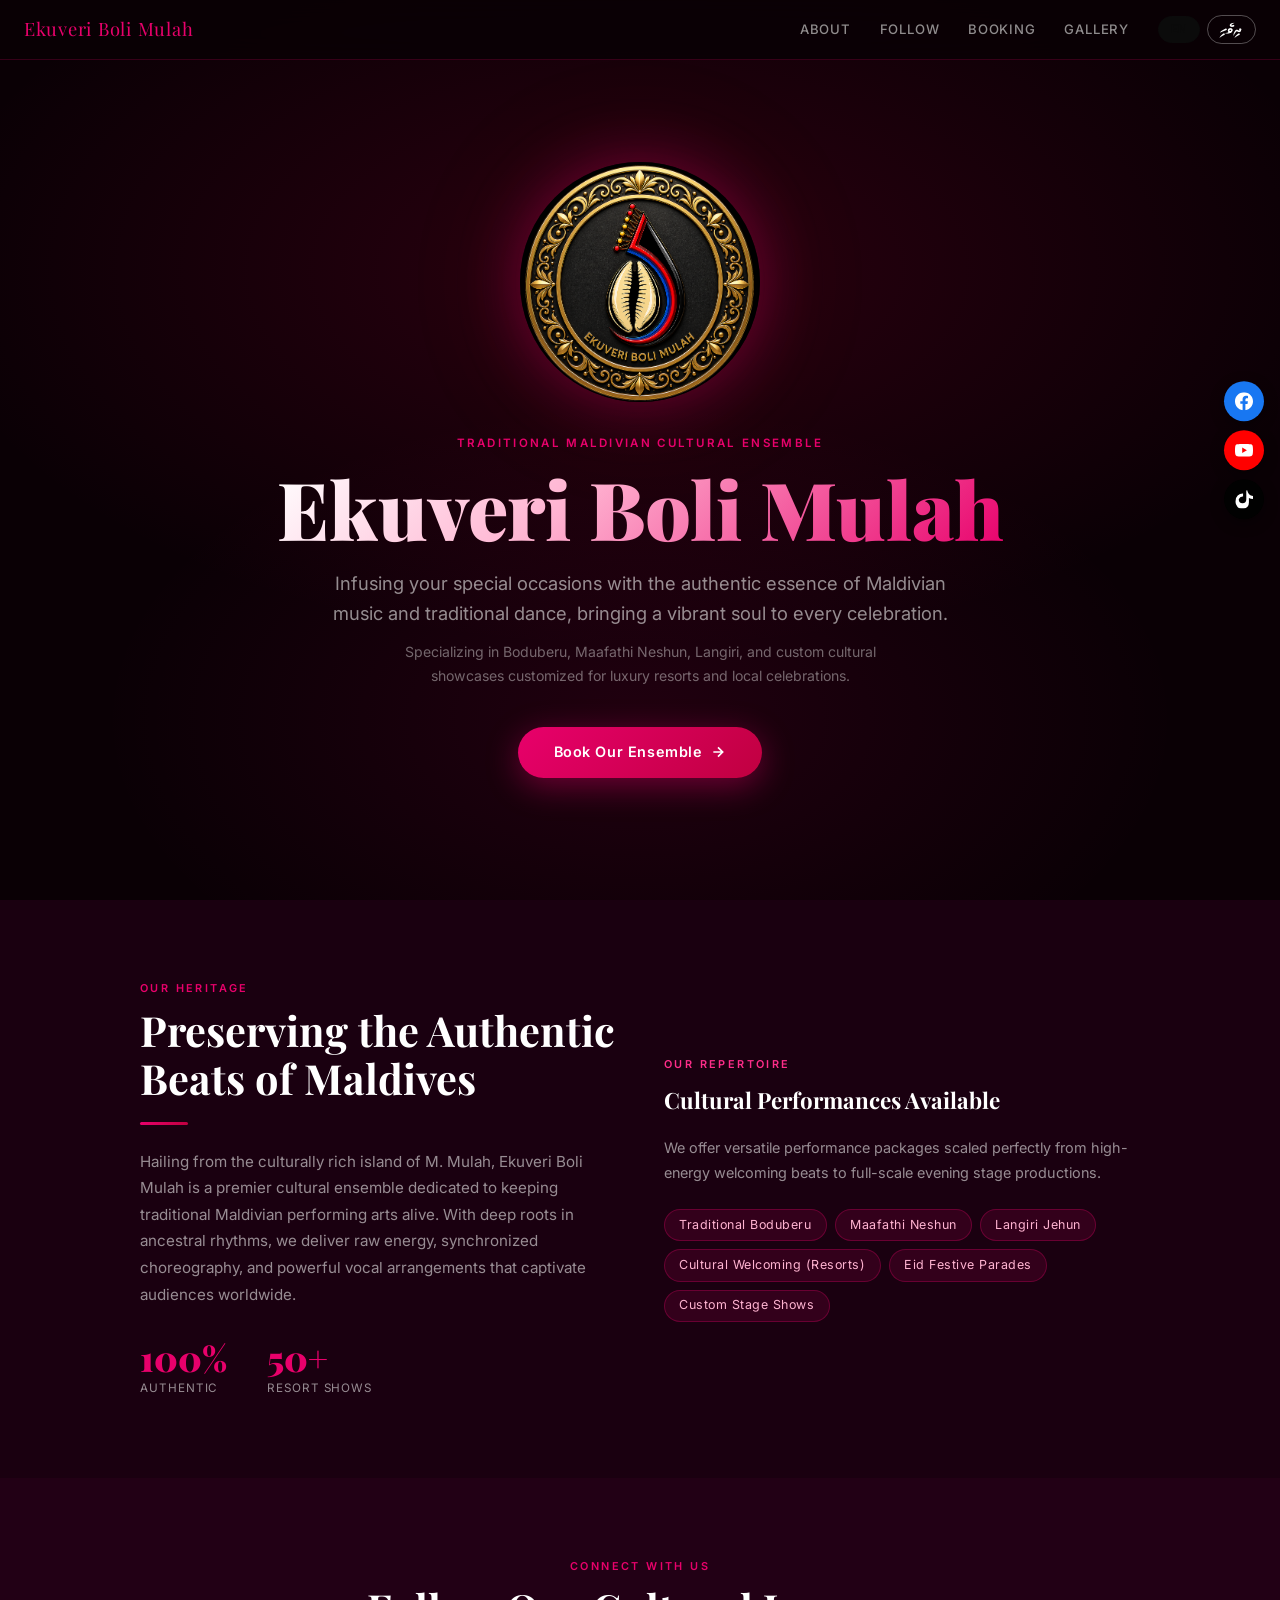
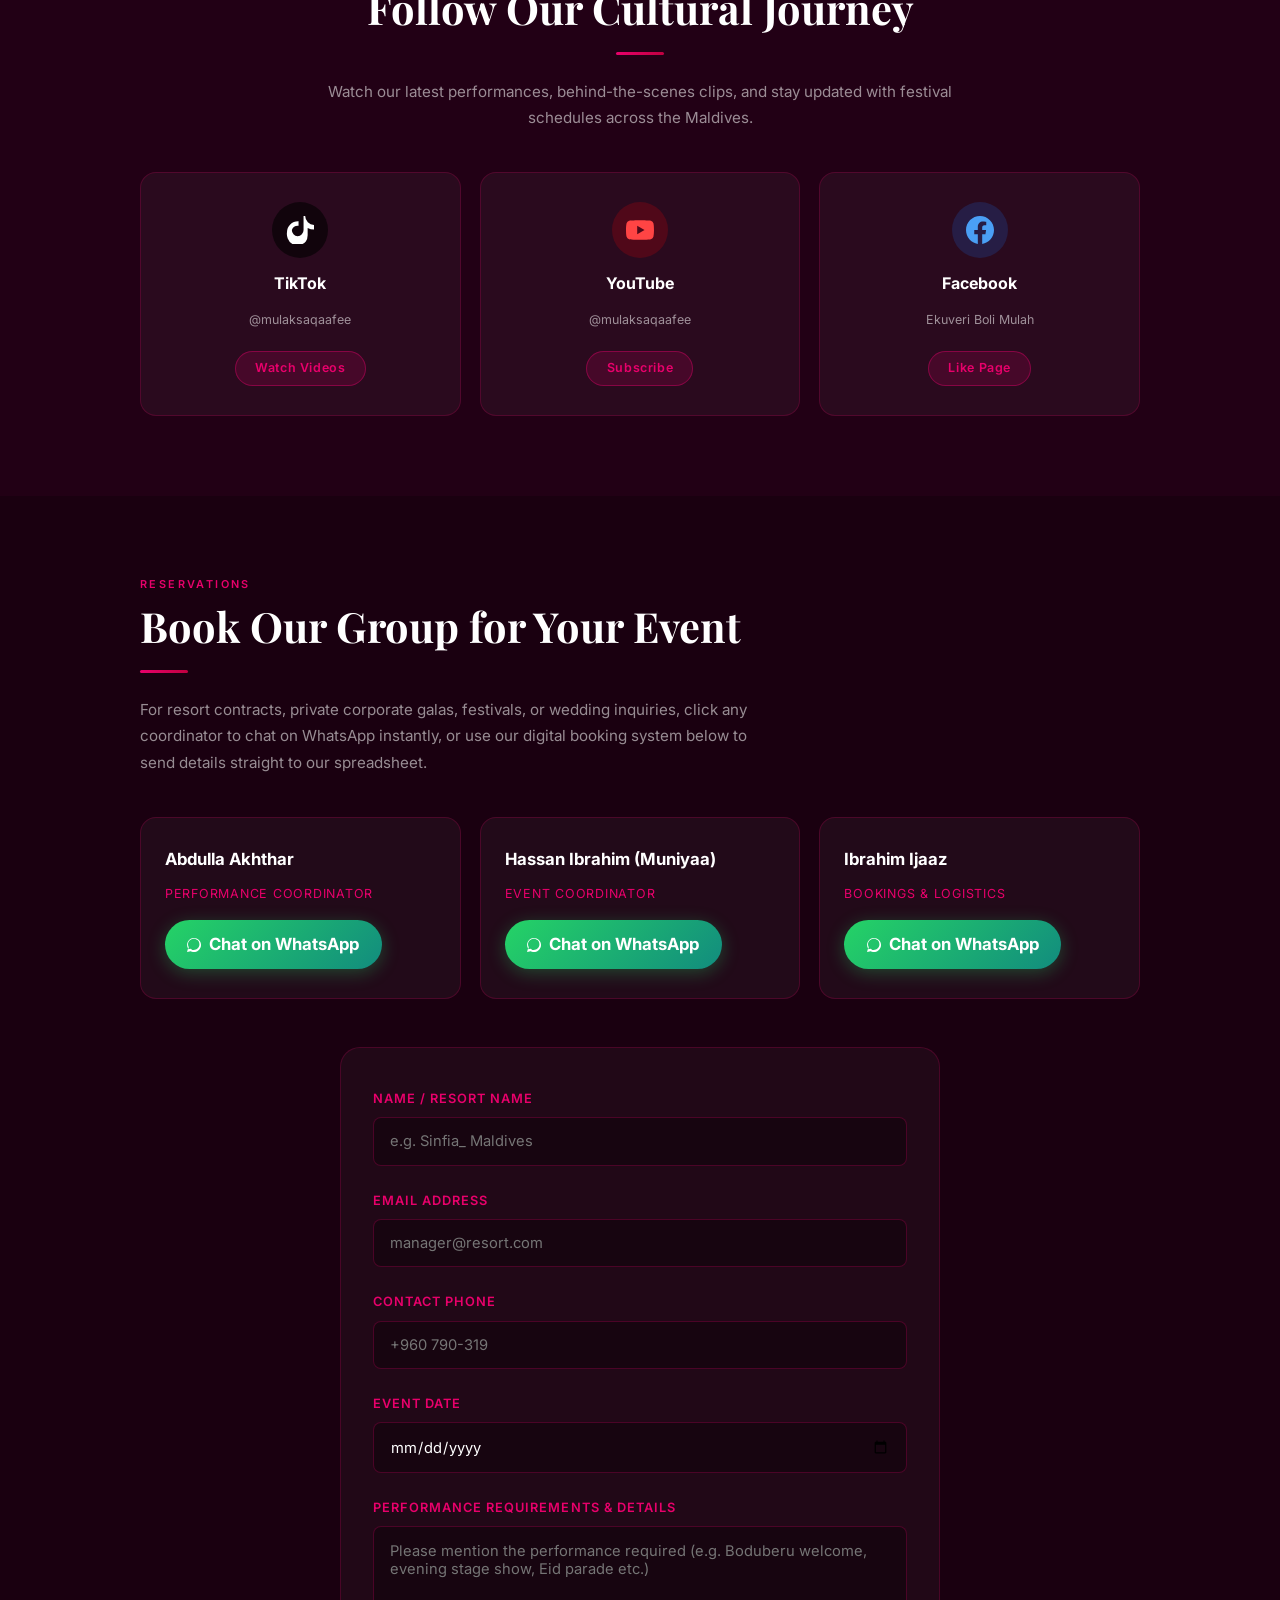
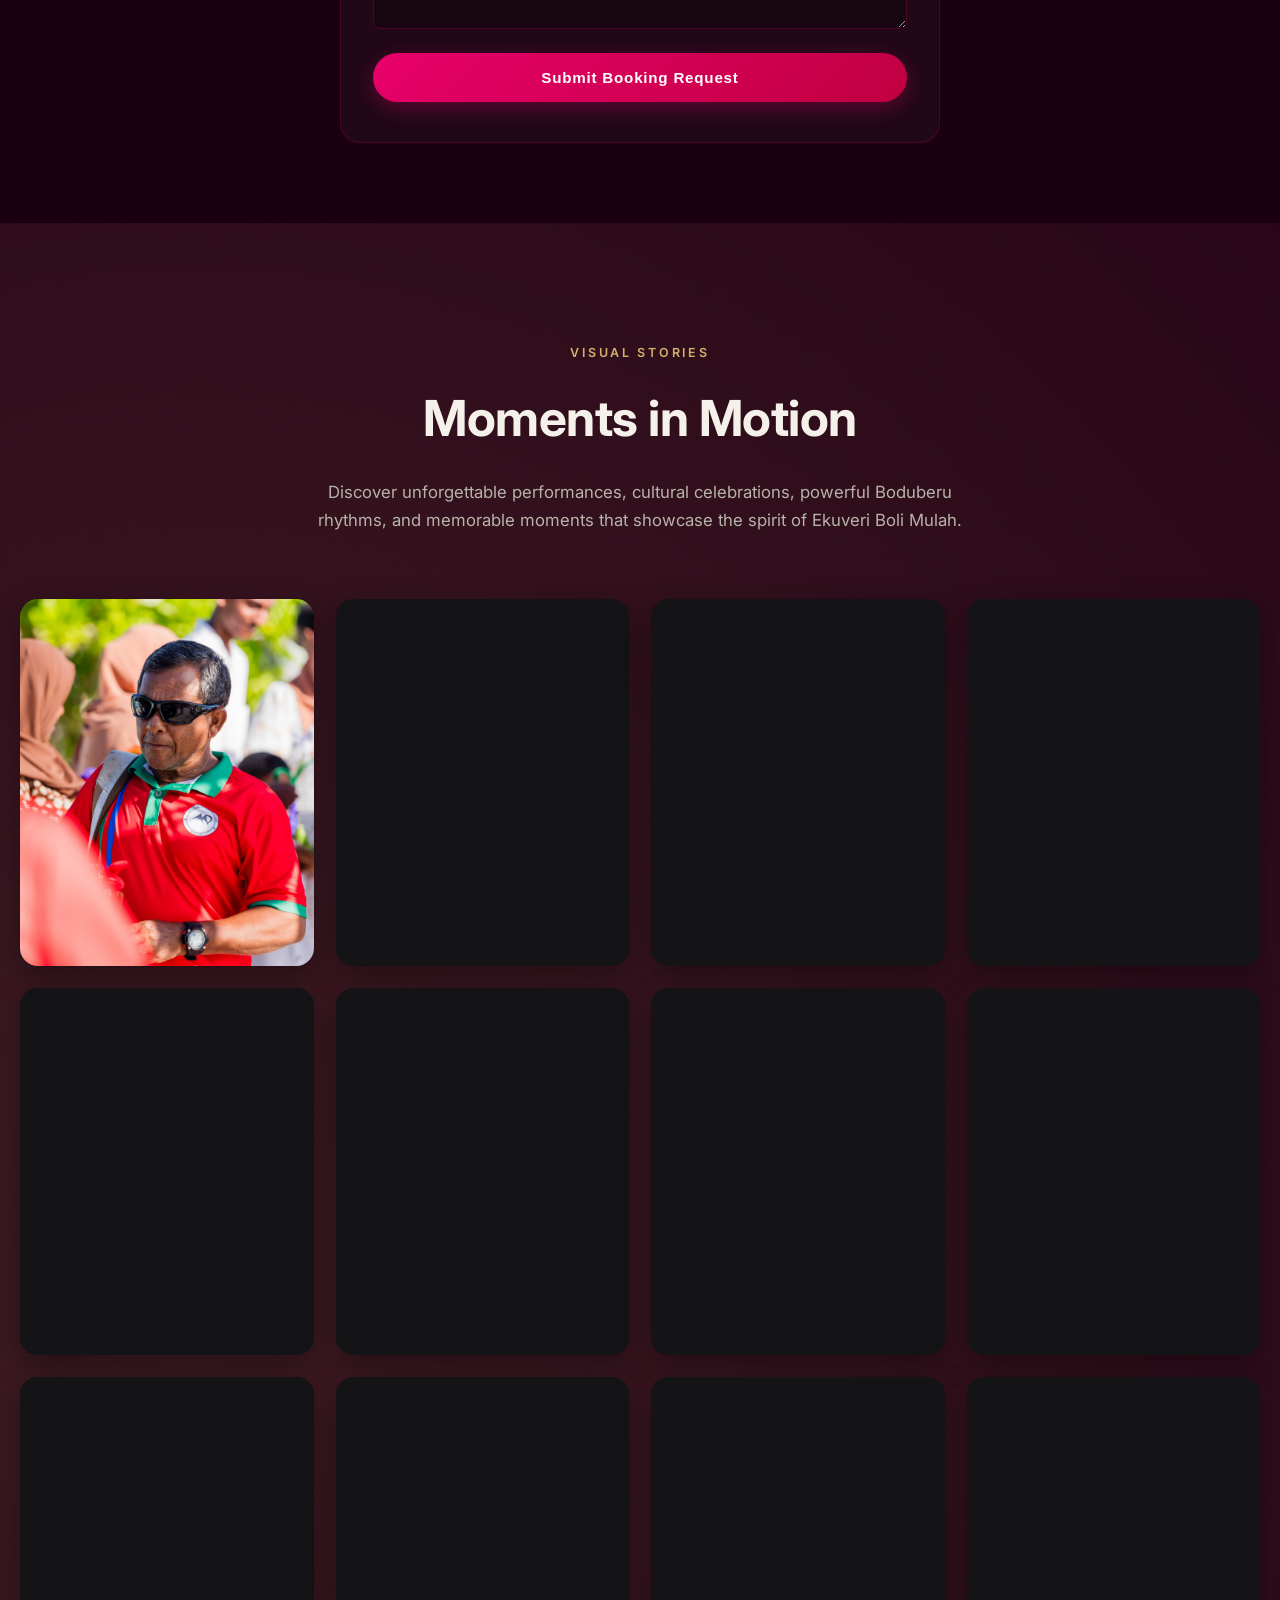
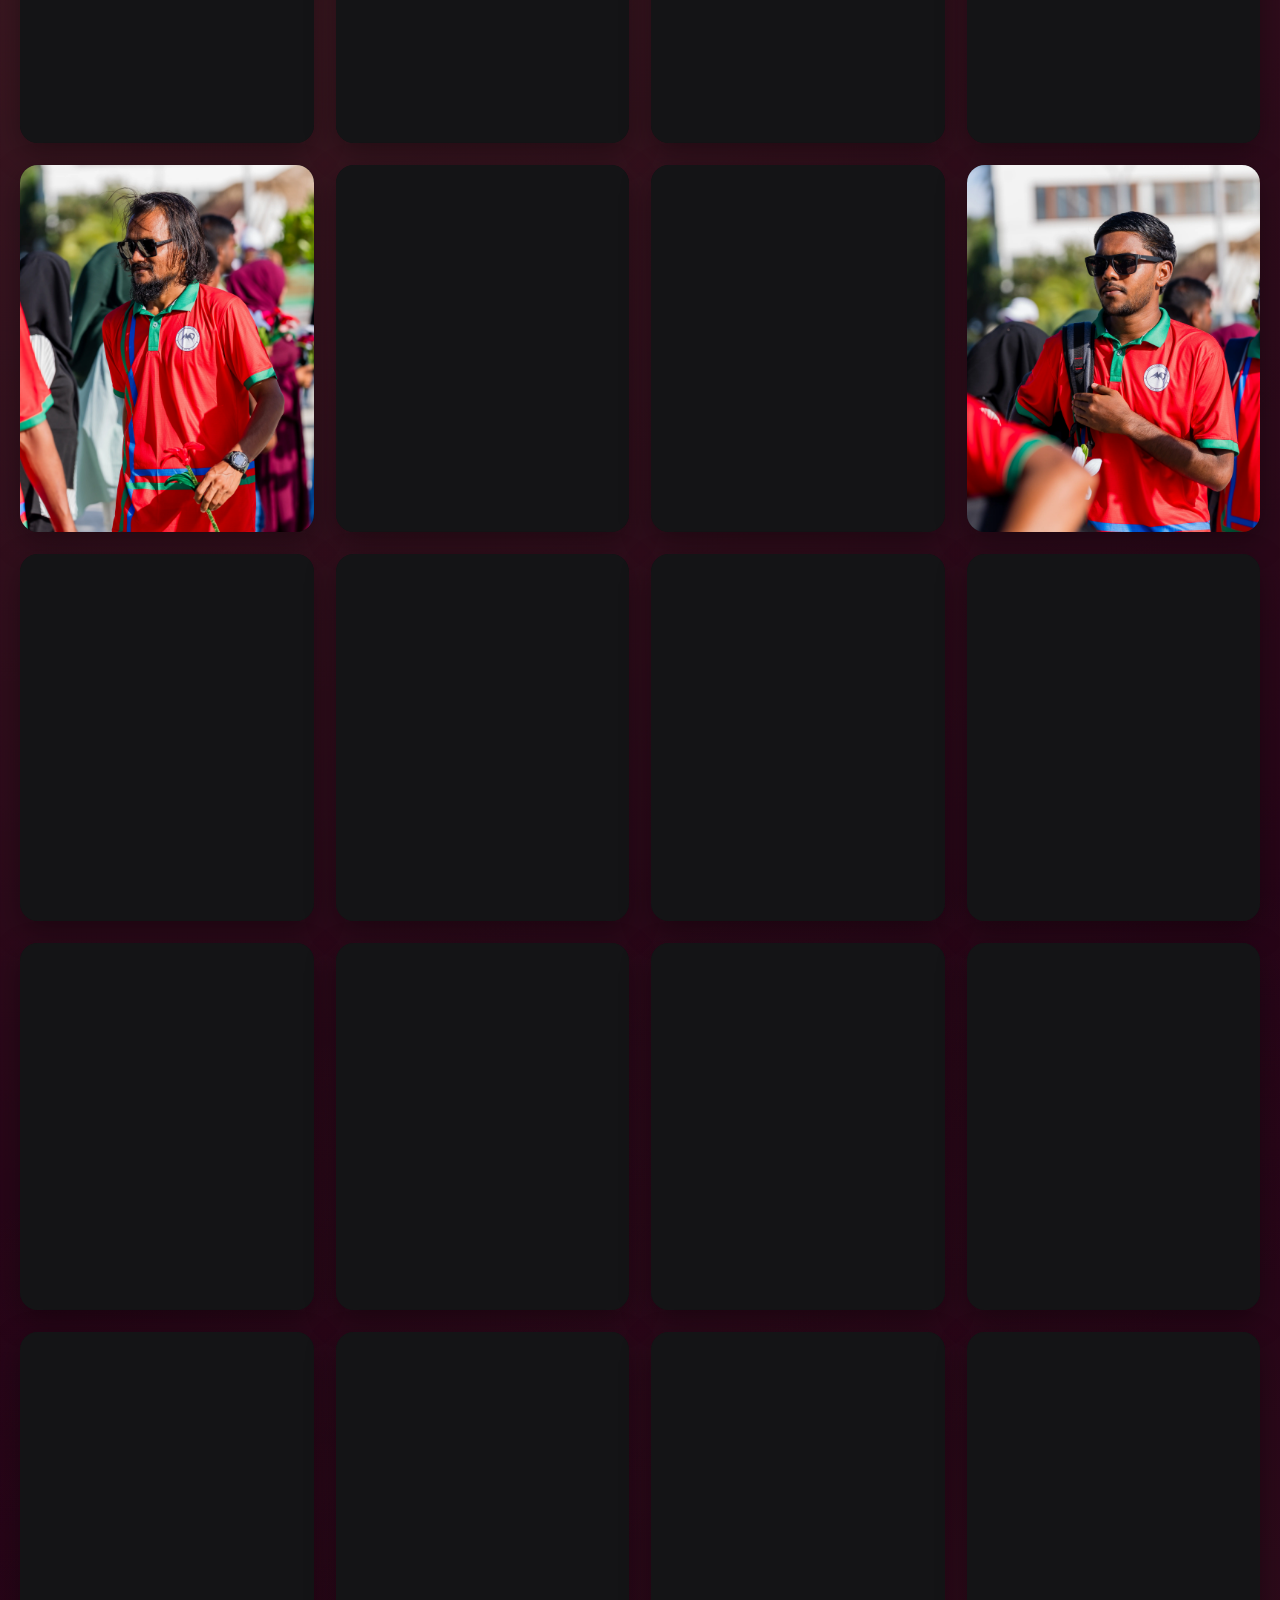
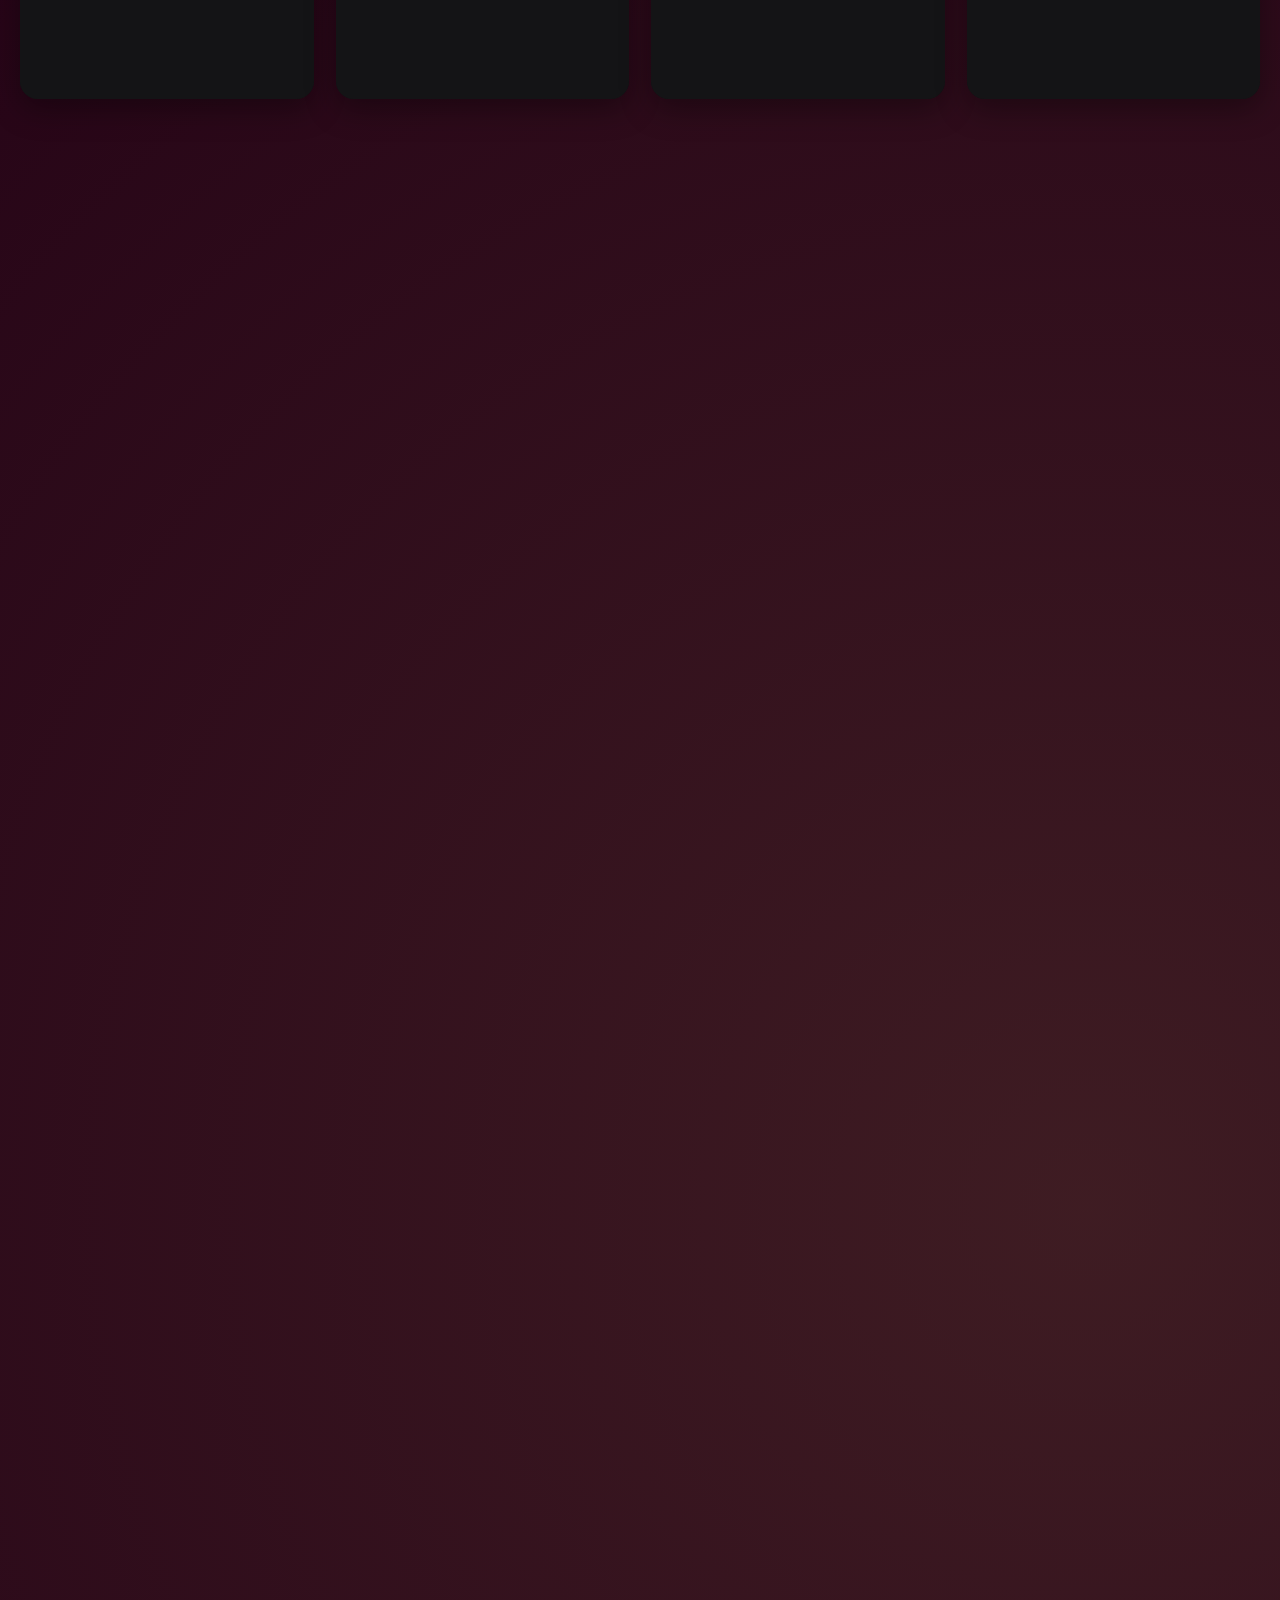
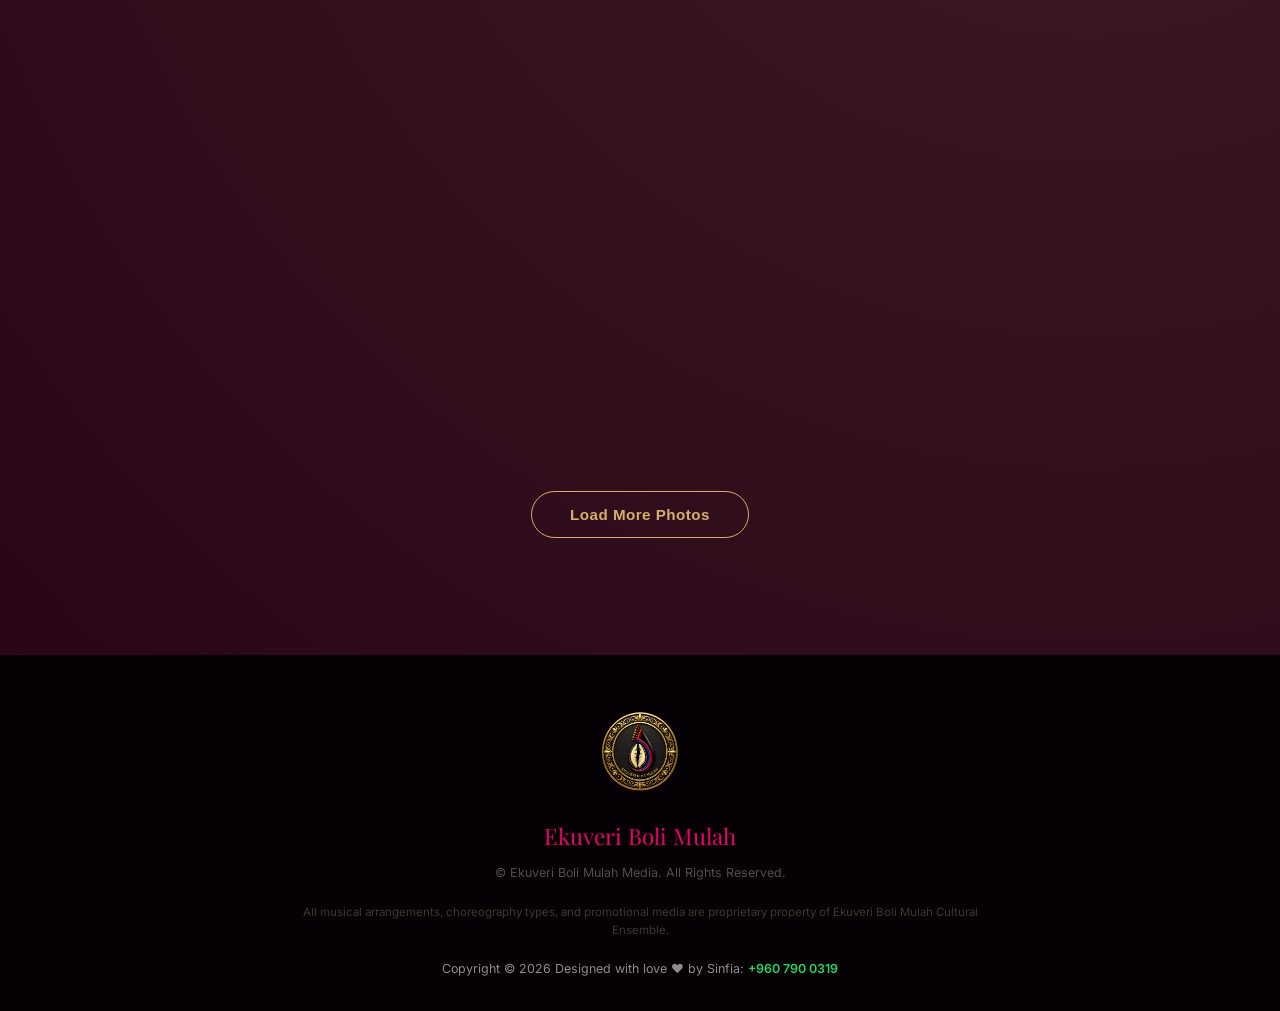
==== commit 05a37d30: "Add files via upload" ====
--- a/index.html
+++ b/index.html
@@ -20,7 +20,7 @@
   <link rel="stylesheet" href="css/gallery.css">
 
   <!-- Bilingual system (English/Dhivehi) — added on top of existing design -->
-  <link rel="stylesheet" href="css/lang.css?v=5">
+  <link rel="stylesheet" href="css/lang.css?v=6">
 </head>
 <body>
 
@@ -151,7 +151,7 @@
 
     <div class="booking-grid">
       <div class="contact-card reveal">
-        <div class="contact-name">Abdulla Akhthar</div>
+        <div class="contact-name"><span class="i18n-en">Abdulla Akhthar</span><span class="i18n-dv">Abdulla Akhthar</span></div>
         <div class="contact-role"><span class="i18n-en">Performance Coordinator</span><span class="i18n-dv">ހުށަހެޅުމުގެ ކޯޑިނޭޓަރ</span></div>
         <a href="https://wa.me/9609114145?text=Hello%20Abdulla%20Akhthar,%20I%20am%20interested%20in%20booking%20the%20Ekuveri%20Boli%20Mulah%20ensemble%20for%20an%20event." target="_blank" class="contact-phone">
           <svg width="14" height="14" viewBox="0 0 24 24" fill="currentColor"><path d="M.057 24l1.687-6.163c-1.041-1.804-1.588-3.849-1.587-5.946C.003 5.372 5.378 0 12.013 0c3.212.012 6.231 1.277 8.5 3.566 2.27 2.289 3.523 5.332 3.52 8.555-.013 6.642-5.39 12.013-12.024 12.013-2.006-.002-3.973-.5-5.713-1.448L0 24zm6.59-4.846c1.6.95 3.16 1.449 4.825 1.451 5.436 0 9.86-4.37 9.864-9.742.002-2.602-1.01-5.05-2.852-6.89C16.64 2.128 14.2 1.116 11.603 1.115c-5.448 0-9.873 4.373-9.877 9.746-.002 1.74.468 3.44 1.358 4.911l-1.01 3.693 3.815-.98c1.47.8 3.012 1.218 4.762 1.218z"/></svg>
@@ -160,7 +160,7 @@
       </div>
 
       <div class="contact-card reveal" style="transition-delay: 0.1s;">
-        <div class="contact-name">Hassan Ibrahim (Muniyaa)</div>
+        <div class="contact-name"><span class="i18n-en">Hassan Ibrahim (Muniyaa)</span><span class="i18n-dv">Hassan Ibrahim (Muniyaa)</span></div>
         <div class="contact-role"><span class="i18n-en">Event Coordinator</span><span class="i18n-dv">މުނާސަބަތު ކޯޑިނޭޓަރ</span></div>
         <a href="https://wa.me/9609944367?text=Hello%20Hassan%20Ibrahim,%20I%20am%20interested%20in%20booking%20the%20Ekuveri%20Boli%20Mulah%20ensemble%20for%20an%20event." target="_blank" class="contact-phone">
           <svg width="14" height="14" viewBox="0 0 24 24" fill="currentColor"><path d="M.057 24l1.687-6.163c-1.041-1.804-1.588-3.849-1.587-5.946C.003 5.372 5.378 0 12.013 0c3.212.012 6.231 1.277 8.5 3.566 2.27 2.289 3.523 5.332 3.52 8.555-.013 6.642-5.39 12.013-12.024 12.013-2.006-.002-3.973-.5-5.713-1.448L0 24zm6.59-4.846c1.6.95 3.16 1.449 4.825 1.451 5.436 0 9.86-4.37 9.864-9.742.002-2.602-1.01-5.05-2.852-6.89C16.64 2.128 14.2 1.116 11.603 1.115c-5.448 0-9.873 4.373-9.877 9.746-.002 1.74.468 3.44 1.358 4.911l-1.01 3.693 3.815-.98c1.47.8 3.012 1.218 4.762 1.218z"/></svg>
@@ -169,7 +169,7 @@
       </div>
 
       <div class="contact-card reveal" style="transition-delay: 0.2s;">
-        <div class="contact-name">Ibrahim Ijaaz</div>
+        <div class="contact-name"><span class="i18n-en">Ibrahim Ijaaz</span><span class="i18n-dv">Ibrahim Ijaaz</span></div>
         <div class="contact-role"><span class="i18n-en">Bookings & Logistics</span><span class="i18n-dv">ބުކިންގ އަދި ލޮޖިސްޓިކްސް</span></div>
         <a href="https://wa.me/9609732929?text=Hello%20Ibrahim%20Ijaaz,%20I%20am%20interested%20in%20booking%20the%20Ekuveri%20Boli%20Mulah%20ensemble%20for%20an%20event." target="_blank" class="contact-phone">
           <svg width="14" height="14" viewBox="0 0 24 24" fill="currentColor"><path d="M.057 24l1.687-6.163c-1.041-1.804-1.588-3.849-1.587-5.946C.003 5.372 5.378 0 12.013 0c3.212.012 6.231 1.277 8.5 3.566 2.27 2.289 3.523 5.332 3.52 8.555-.013 6.642-5.39 12.013-12.024 12.013-2.006-.002-3.973-.5-5.713-1.448L0 24zm6.59-4.846c1.6.95 3.16 1.449 4.825 1.451 5.436 0 9.86-4.37 9.864-9.742.002-2.602-1.01-5.05-2.852-6.89C16.64 2.128 14.2 1.116 11.603 1.115c-5.448 0-9.873 4.373-9.877 9.746-.002 1.74.468 3.44 1.358 4.911l-1.01 3.693 3.815-.98c1.47.8 3.012 1.218 4.762 1.218z"/></svg>
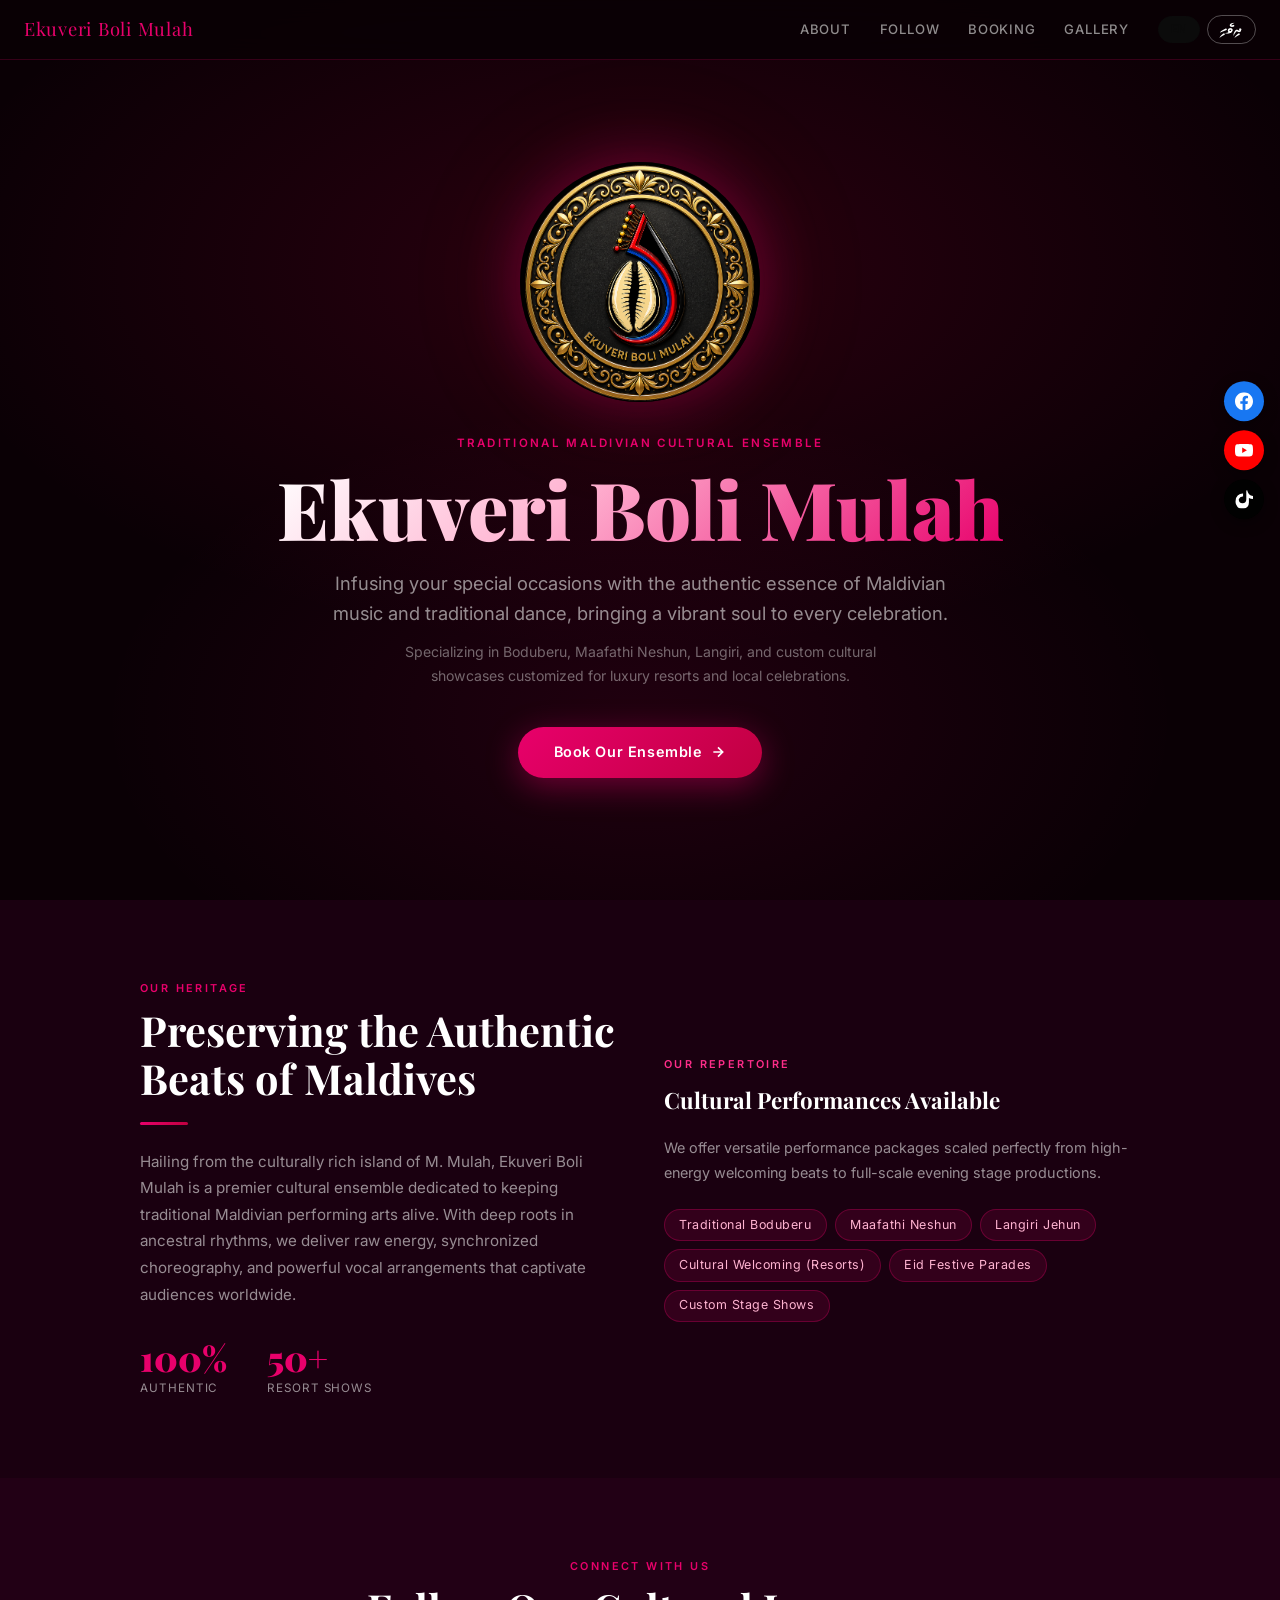
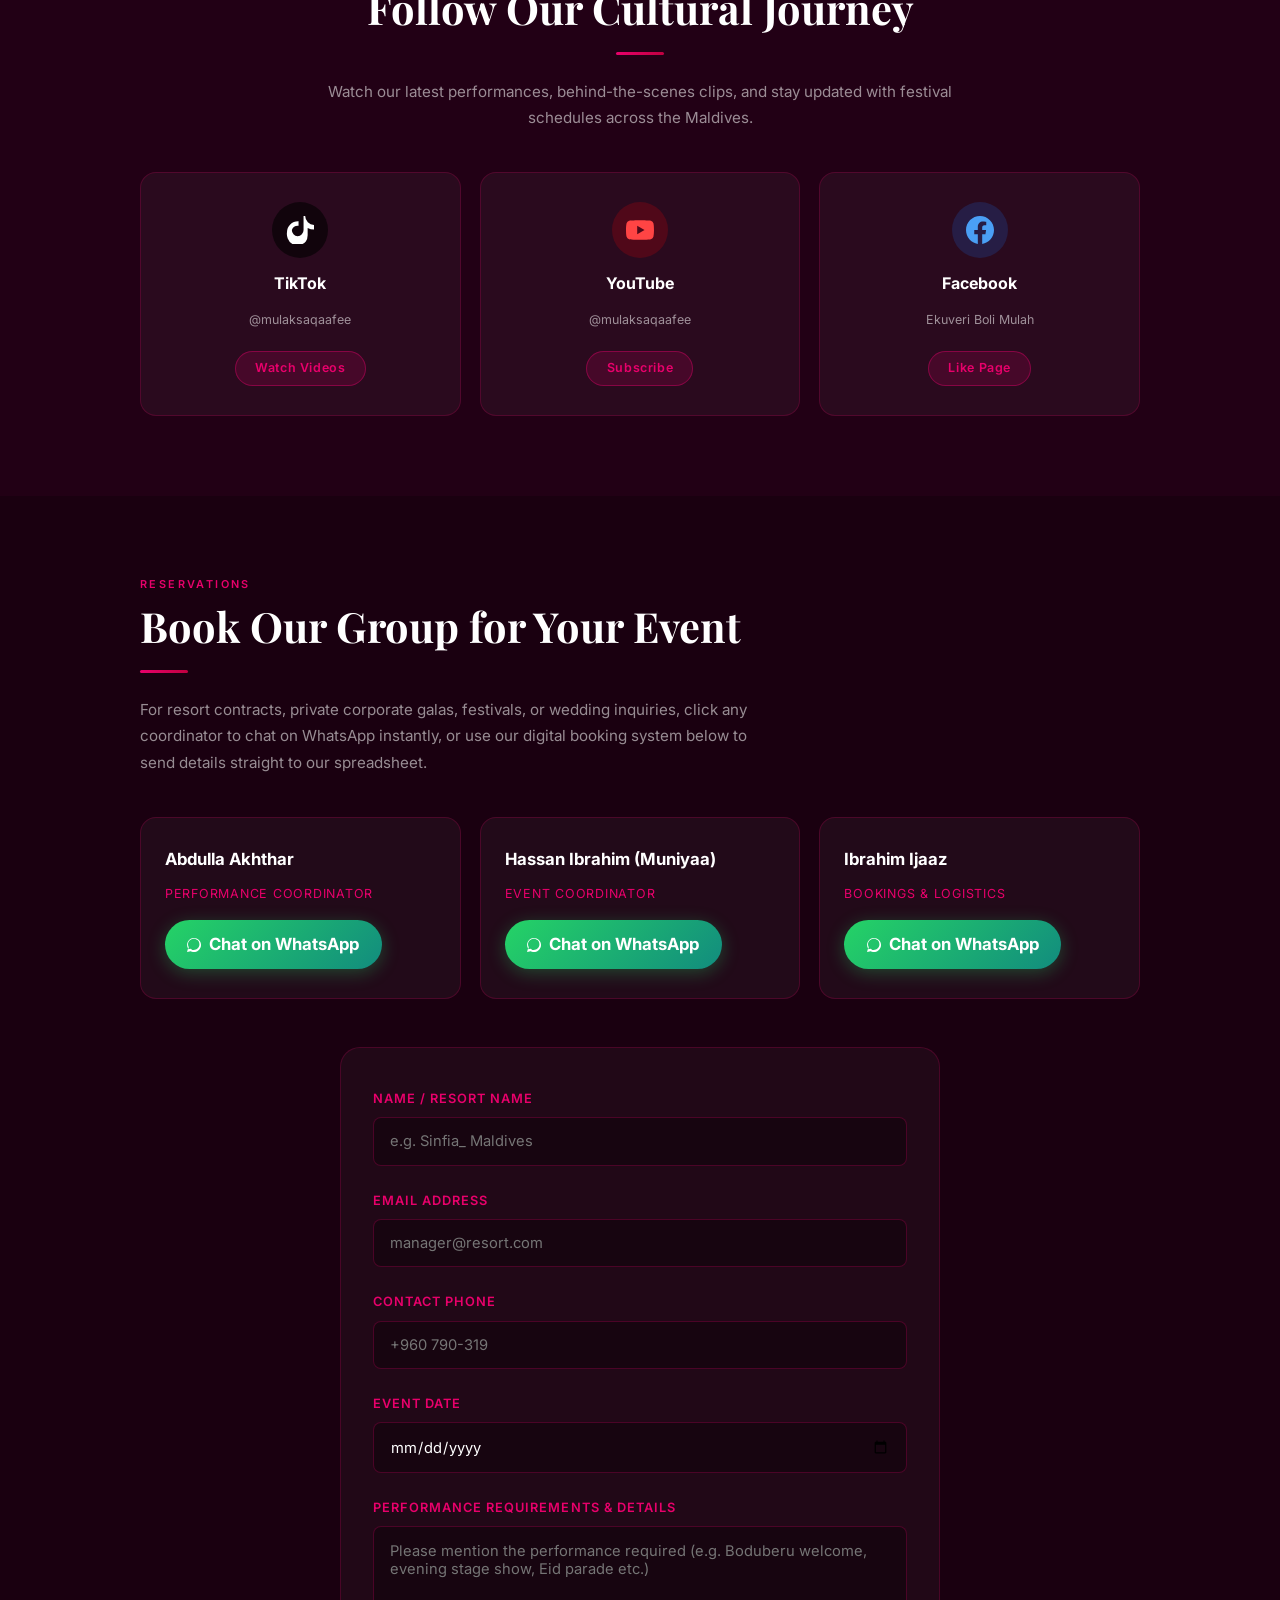
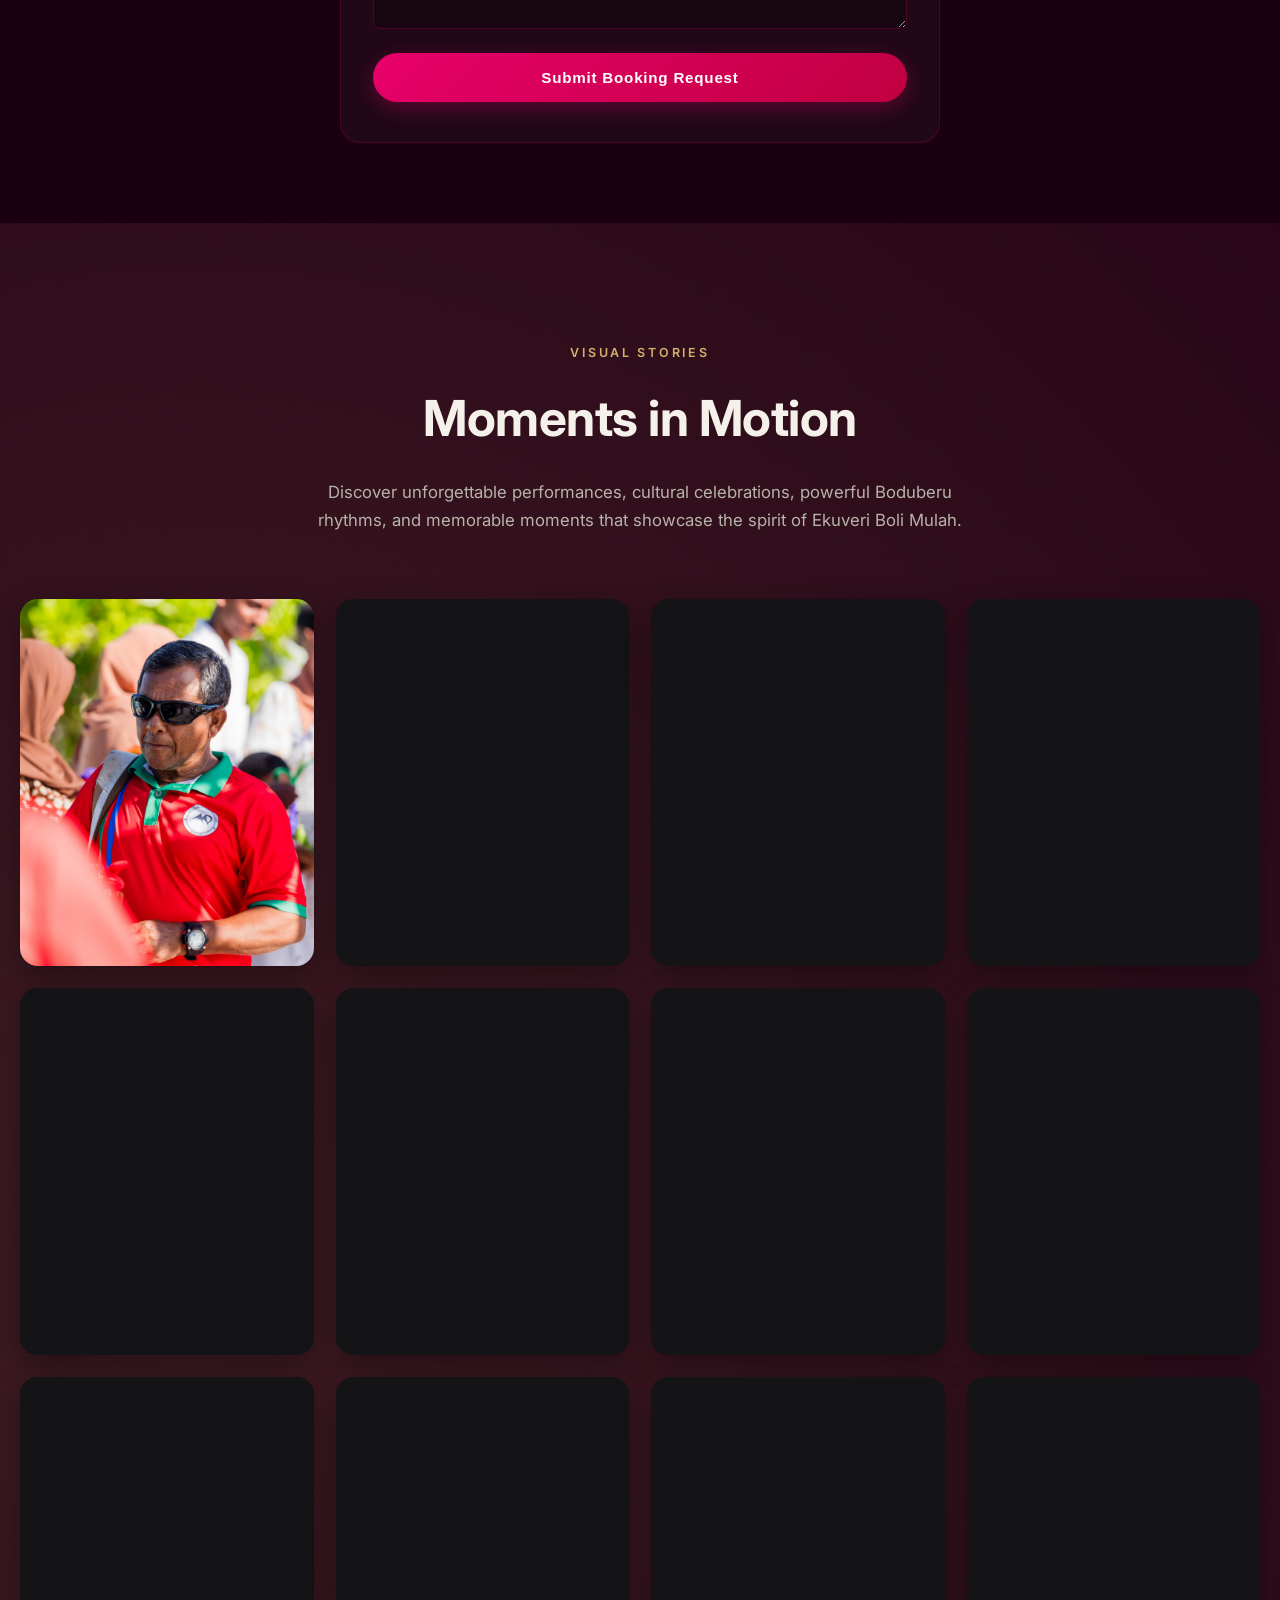
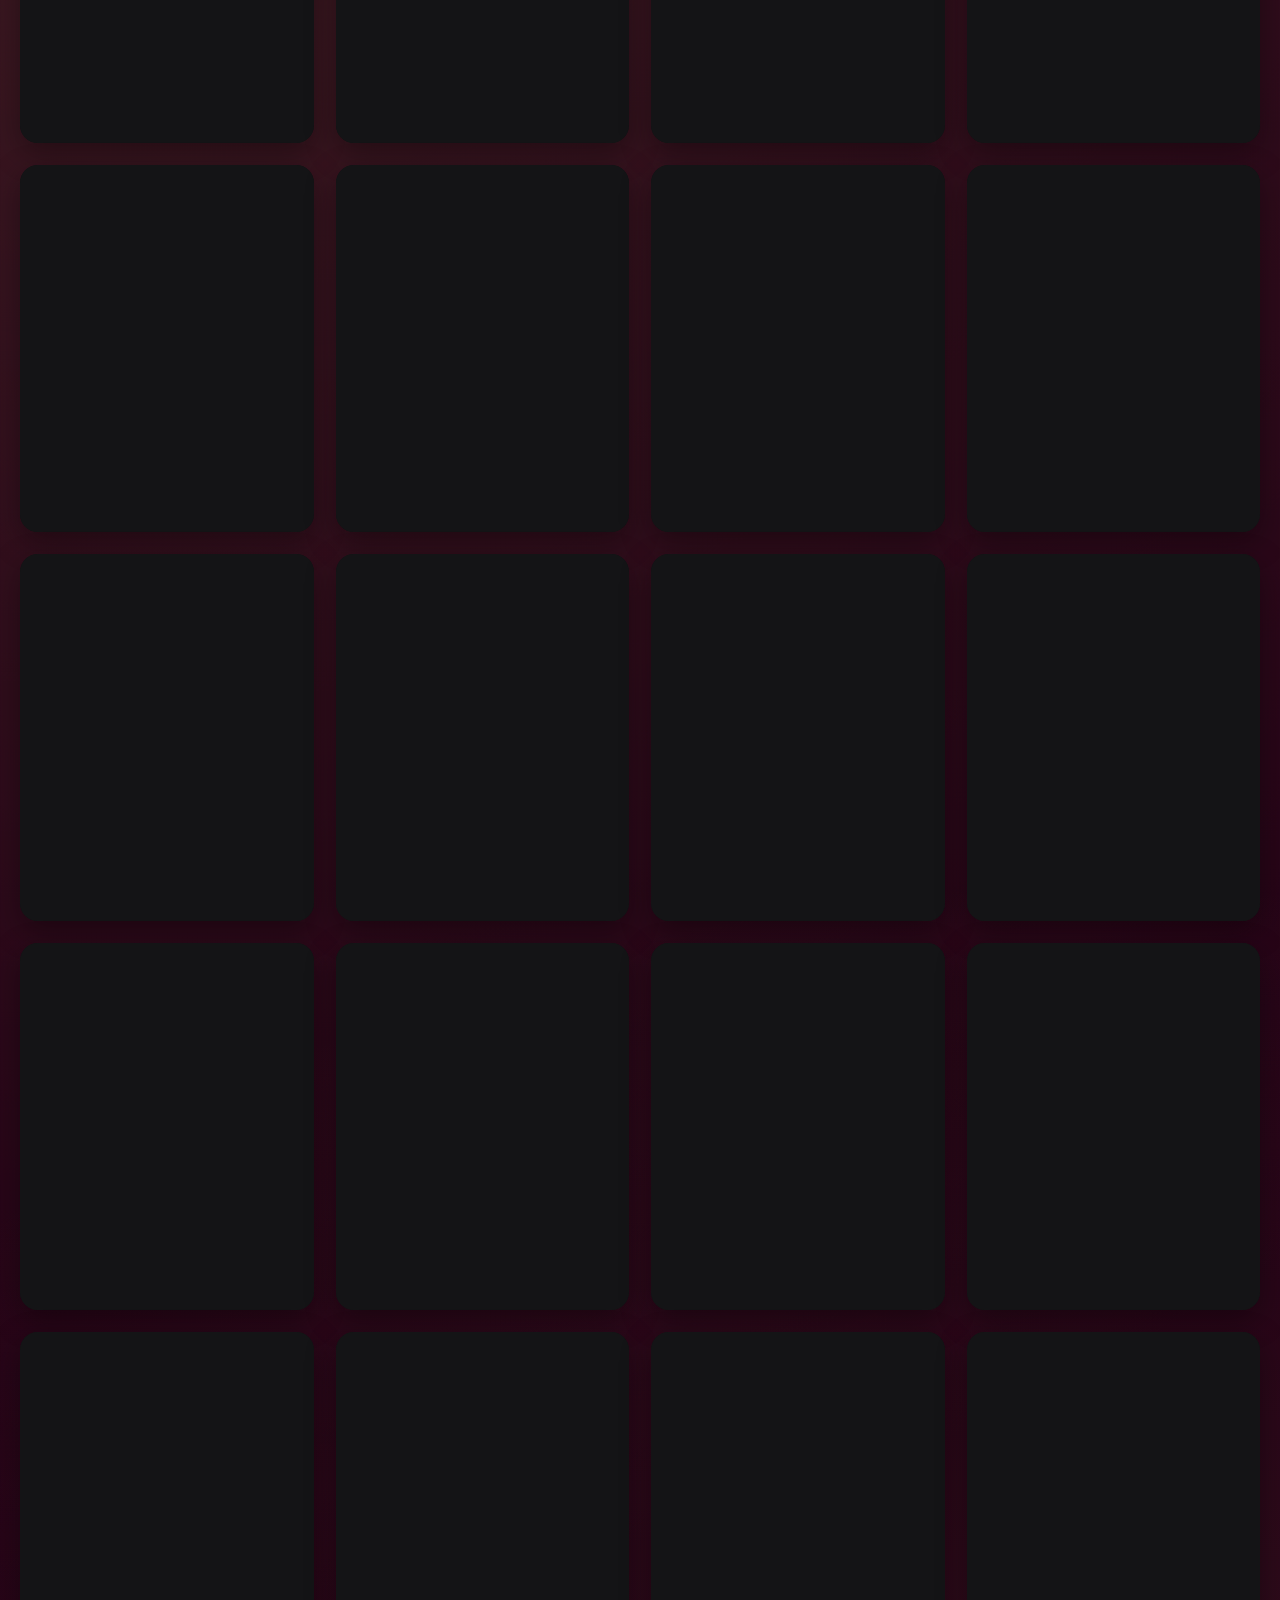
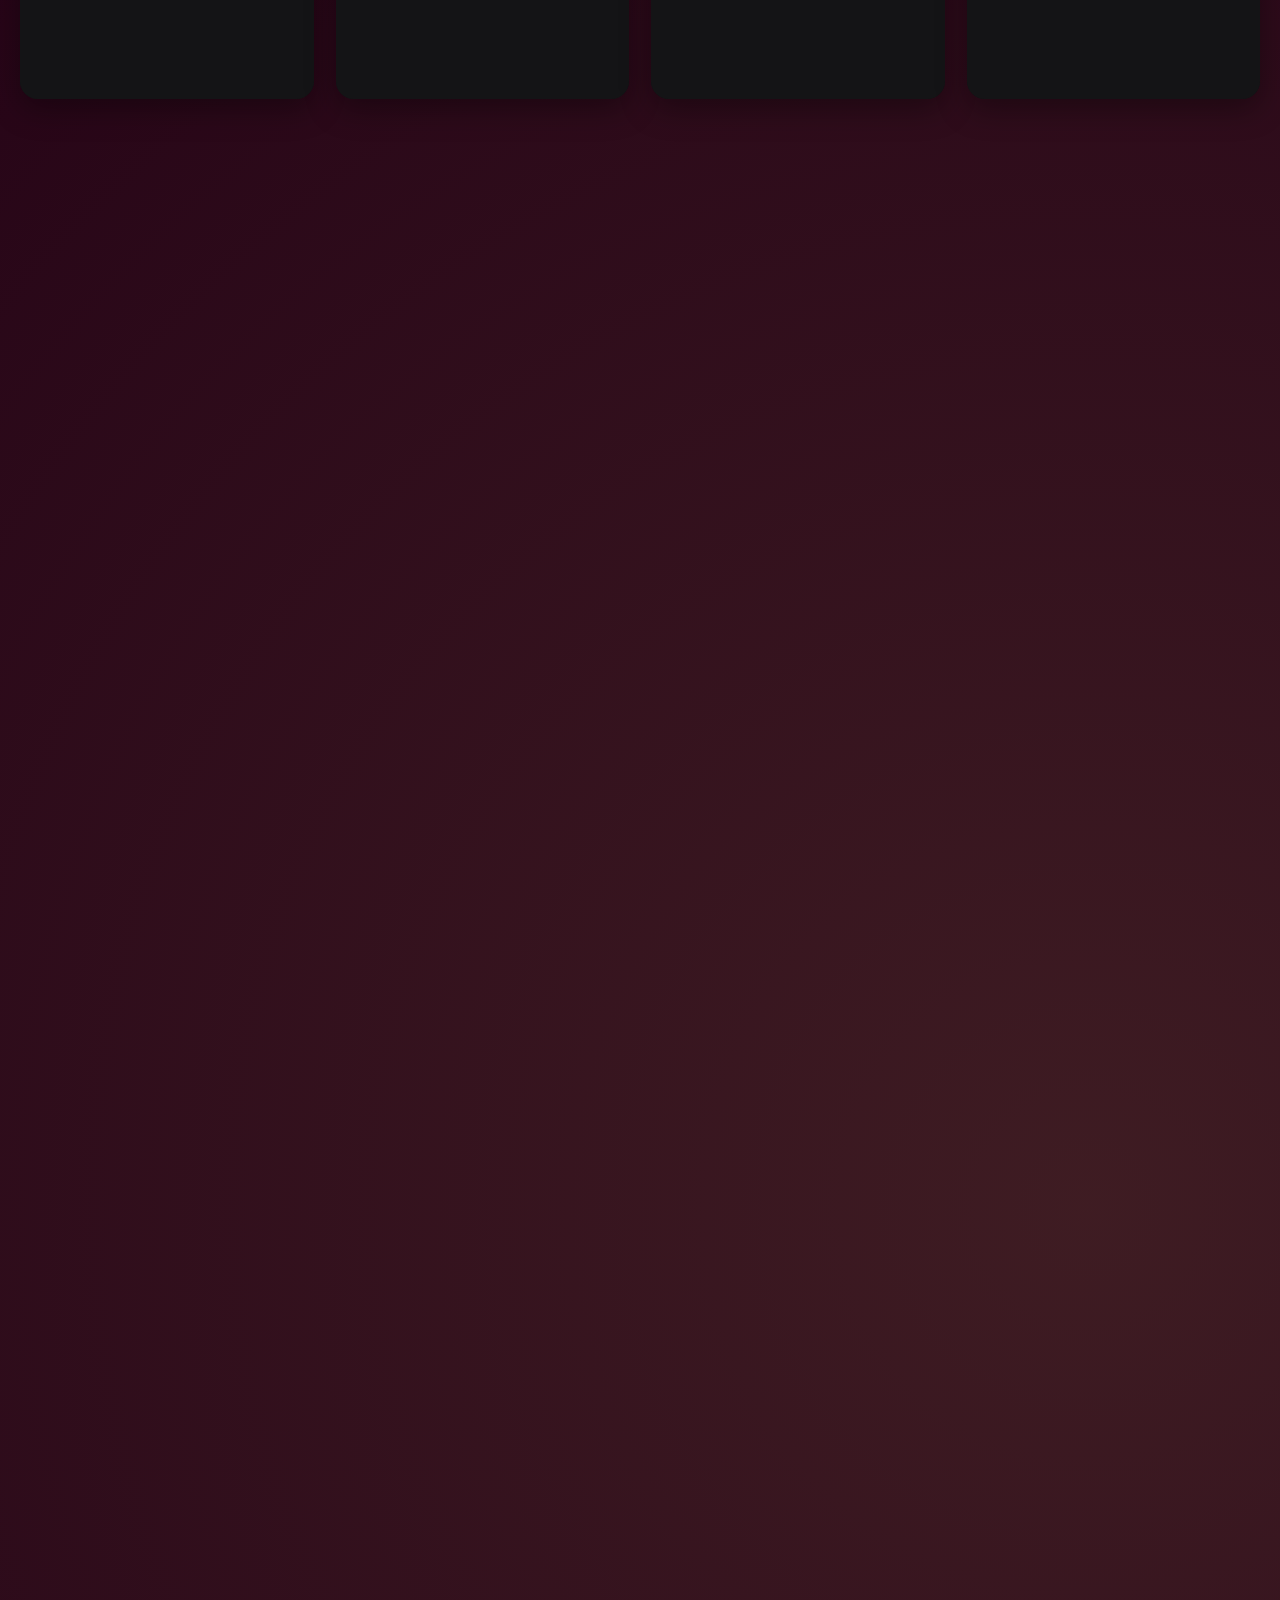
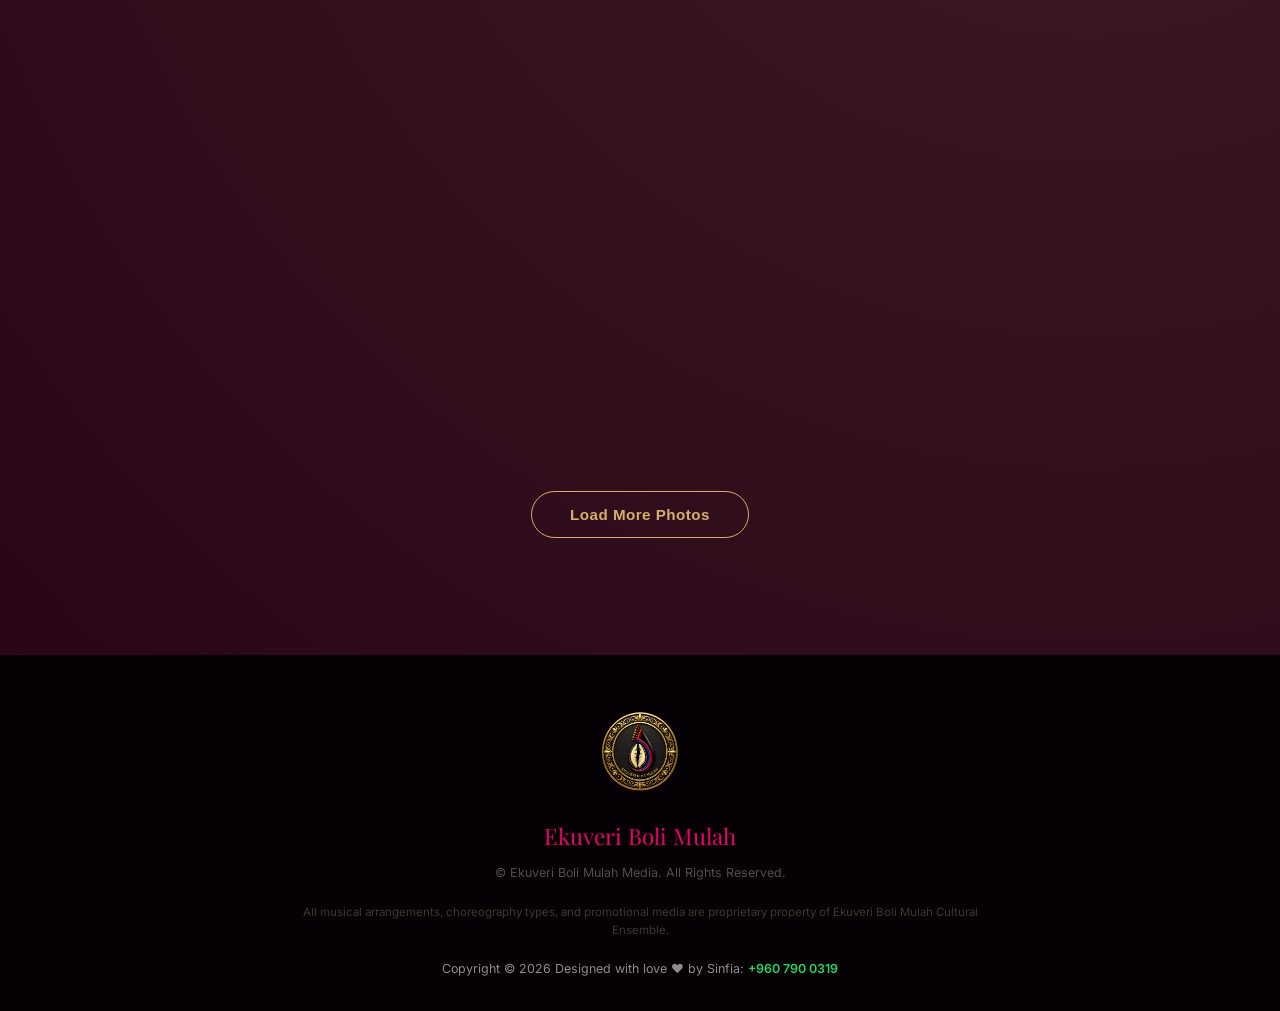
==== commit 42e4cb95: "Add files via upload" ====
--- a/index.html
+++ b/index.html
@@ -20,7 +20,7 @@
   <link rel="stylesheet" href="css/gallery.css">
 
   <!-- Bilingual system (English/Dhivehi) — added on top of existing design -->
-  <link rel="stylesheet" href="css/lang.css?v=6">
+  <link rel="stylesheet" href="css/lang.css?v=5">
 </head>
 <body>
 
@@ -151,7 +151,7 @@
 
     <div class="booking-grid">
       <div class="contact-card reveal">
-        <div class="contact-name"><span class="i18n-en">Abdulla Akhthar</span><span class="i18n-dv">Abdulla Akhthar</span></div>
+        <div class="contact-name">Abdulla Akhthar</div>
         <div class="contact-role"><span class="i18n-en">Performance Coordinator</span><span class="i18n-dv">ހުށަހެޅުމުގެ ކޯޑިނޭޓަރ</span></div>
         <a href="https://wa.me/9609114145?text=Hello%20Abdulla%20Akhthar,%20I%20am%20interested%20in%20booking%20the%20Ekuveri%20Boli%20Mulah%20ensemble%20for%20an%20event." target="_blank" class="contact-phone">
           <svg width="14" height="14" viewBox="0 0 24 24" fill="currentColor"><path d="M.057 24l1.687-6.163c-1.041-1.804-1.588-3.849-1.587-5.946C.003 5.372 5.378 0 12.013 0c3.212.012 6.231 1.277 8.5 3.566 2.27 2.289 3.523 5.332 3.52 8.555-.013 6.642-5.39 12.013-12.024 12.013-2.006-.002-3.973-.5-5.713-1.448L0 24zm6.59-4.846c1.6.95 3.16 1.449 4.825 1.451 5.436 0 9.86-4.37 9.864-9.742.002-2.602-1.01-5.05-2.852-6.89C16.64 2.128 14.2 1.116 11.603 1.115c-5.448 0-9.873 4.373-9.877 9.746-.002 1.74.468 3.44 1.358 4.911l-1.01 3.693 3.815-.98c1.47.8 3.012 1.218 4.762 1.218z"/></svg>
@@ -160,7 +160,7 @@
       </div>
 
       <div class="contact-card reveal" style="transition-delay: 0.1s;">
-        <div class="contact-name"><span class="i18n-en">Hassan Ibrahim (Muniyaa)</span><span class="i18n-dv">Hassan Ibrahim (Muniyaa)</span></div>
+        <div class="contact-name">Hassan Ibrahim (Muniyaa)</div>
         <div class="contact-role"><span class="i18n-en">Event Coordinator</span><span class="i18n-dv">މުނާސަބަތު ކޯޑިނޭޓަރ</span></div>
         <a href="https://wa.me/9609944367?text=Hello%20Hassan%20Ibrahim,%20I%20am%20interested%20in%20booking%20the%20Ekuveri%20Boli%20Mulah%20ensemble%20for%20an%20event." target="_blank" class="contact-phone">
           <svg width="14" height="14" viewBox="0 0 24 24" fill="currentColor"><path d="M.057 24l1.687-6.163c-1.041-1.804-1.588-3.849-1.587-5.946C.003 5.372 5.378 0 12.013 0c3.212.012 6.231 1.277 8.5 3.566 2.27 2.289 3.523 5.332 3.52 8.555-.013 6.642-5.39 12.013-12.024 12.013-2.006-.002-3.973-.5-5.713-1.448L0 24zm6.59-4.846c1.6.95 3.16 1.449 4.825 1.451 5.436 0 9.86-4.37 9.864-9.742.002-2.602-1.01-5.05-2.852-6.89C16.64 2.128 14.2 1.116 11.603 1.115c-5.448 0-9.873 4.373-9.877 9.746-.002 1.74.468 3.44 1.358 4.911l-1.01 3.693 3.815-.98c1.47.8 3.012 1.218 4.762 1.218z"/></svg>
@@ -169,7 +169,7 @@
       </div>
 
       <div class="contact-card reveal" style="transition-delay: 0.2s;">
-        <div class="contact-name"><span class="i18n-en">Ibrahim Ijaaz</span><span class="i18n-dv">Ibrahim Ijaaz</span></div>
+        <div class="contact-name">Ibrahim Ijaaz</div>
         <div class="contact-role"><span class="i18n-en">Bookings & Logistics</span><span class="i18n-dv">ބުކިންގ އަދި ލޮޖިސްޓިކްސް</span></div>
         <a href="https://wa.me/9609732929?text=Hello%20Ibrahim%20Ijaaz,%20I%20am%20interested%20in%20booking%20the%20Ekuveri%20Boli%20Mulah%20ensemble%20for%20an%20event." target="_blank" class="contact-phone">
           <svg width="14" height="14" viewBox="0 0 24 24" fill="currentColor"><path d="M.057 24l1.687-6.163c-1.041-1.804-1.588-3.849-1.587-5.946C.003 5.372 5.378 0 12.013 0c3.212.012 6.231 1.277 8.5 3.566 2.27 2.289 3.523 5.332 3.52 8.555-.013 6.642-5.39 12.013-12.024 12.013-2.006-.002-3.973-.5-5.713-1.448L0 24zm6.59-4.846c1.6.95 3.16 1.449 4.825 1.451 5.436 0 9.86-4.37 9.864-9.742.002-2.602-1.01-5.05-2.852-6.89C16.64 2.128 14.2 1.116 11.603 1.115c-5.448 0-9.873 4.373-9.877 9.746-.002 1.74.468 3.44 1.358 4.911l-1.01 3.693 3.815-.98c1.47.8 3.012 1.218 4.762 1.218z"/></svg>
--- a/css/lang.css
+++ b/css/lang.css
@@ -107,6 +107,7 @@
 html[lang="dv"] .perf-tag,
 html[lang="dv"] .lbl,
 html[lang="dv"] .contact-role,
+html[lang="dv"] .contact-name,
 html[lang="dv"] .form-group label,
 html[lang="dv"] .form-submit-btn,
 html[lang="dv"] .lang-btn[data-lang="dv"] {
@@ -128,21 +129,31 @@
 
 /* Booking form: labels, placeholders, and the submit button now DO
    translate to Dhivehi (see the i18n-en/i18n-dv spans and the
-   data-i18n-placeholder attributes in index.html). Only what the visitor
-   actually types/picks — the input and textarea fields themselves — stays
-   LTR and in a plain Latin font, since dates/emails/phone numbers read
-   better that way regardless of language. Real personal names, phone
-   links, and social handles elsewhere on the page are also always kept
-   as authored. */
+   data-i18n-placeholder attributes in index.html), and so does the
+   coordinator name shown above each WhatsApp button — edit its
+   .i18n-dv span directly in index.html with the native spelling.
+   Only what the visitor actually types/picks — the input and textarea
+   fields themselves — stays LTR and in a plain Latin font, since
+   dates/emails/phone numbers read better that way regardless of
+   language. Phone links and social handles are also kept as authored. */
 html[lang="dv"] #digitalBookingForm input,
 html[lang="dv"] #digitalBookingForm textarea,
-html[lang="dv"] .contact-name,
 html[lang="dv"] .contact-phone,
 html[lang="dv"] .social-handle,
 html[lang="dv"] .footer-contact a {
   font-family: 'Inter', sans-serif;
   direction: ltr;
   unicode-bidi: isolate;
+}
+
+/* The line above forces LTR/Latin font on the whole WhatsApp button
+   (needed since it's a phone link), but that was also dragging its
+   visible "Chat on WhatsApp" text down with it. This puts the Dhivehi
+   wording back in the correct font and reading direction. */
+html[lang="dv"] .contact-phone .i18n-dv {
+  font-family: 'MV Mohamed Ali', 'Inter', sans-serif;
+  direction: rtl;
+  unicode-bidi: plaintext;
 }
 
 /* ---------------------------------------------------------------------- */
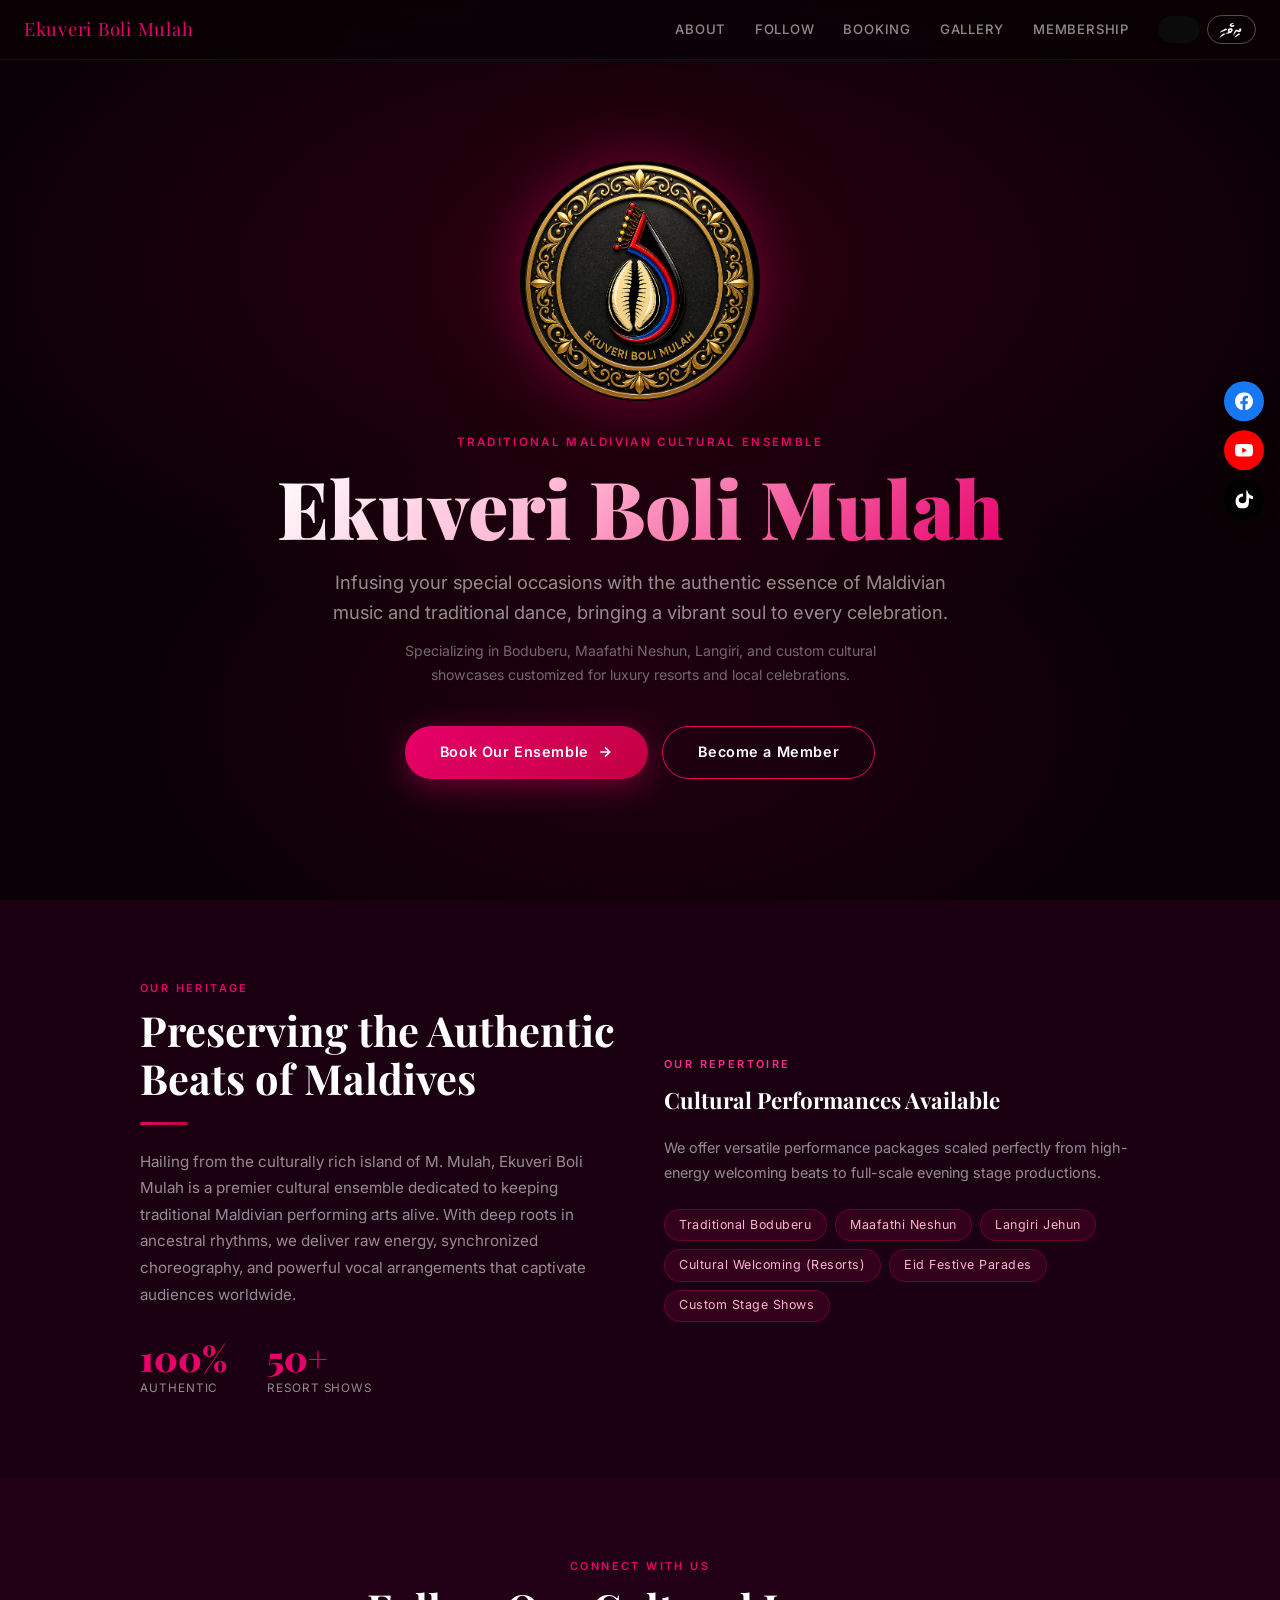
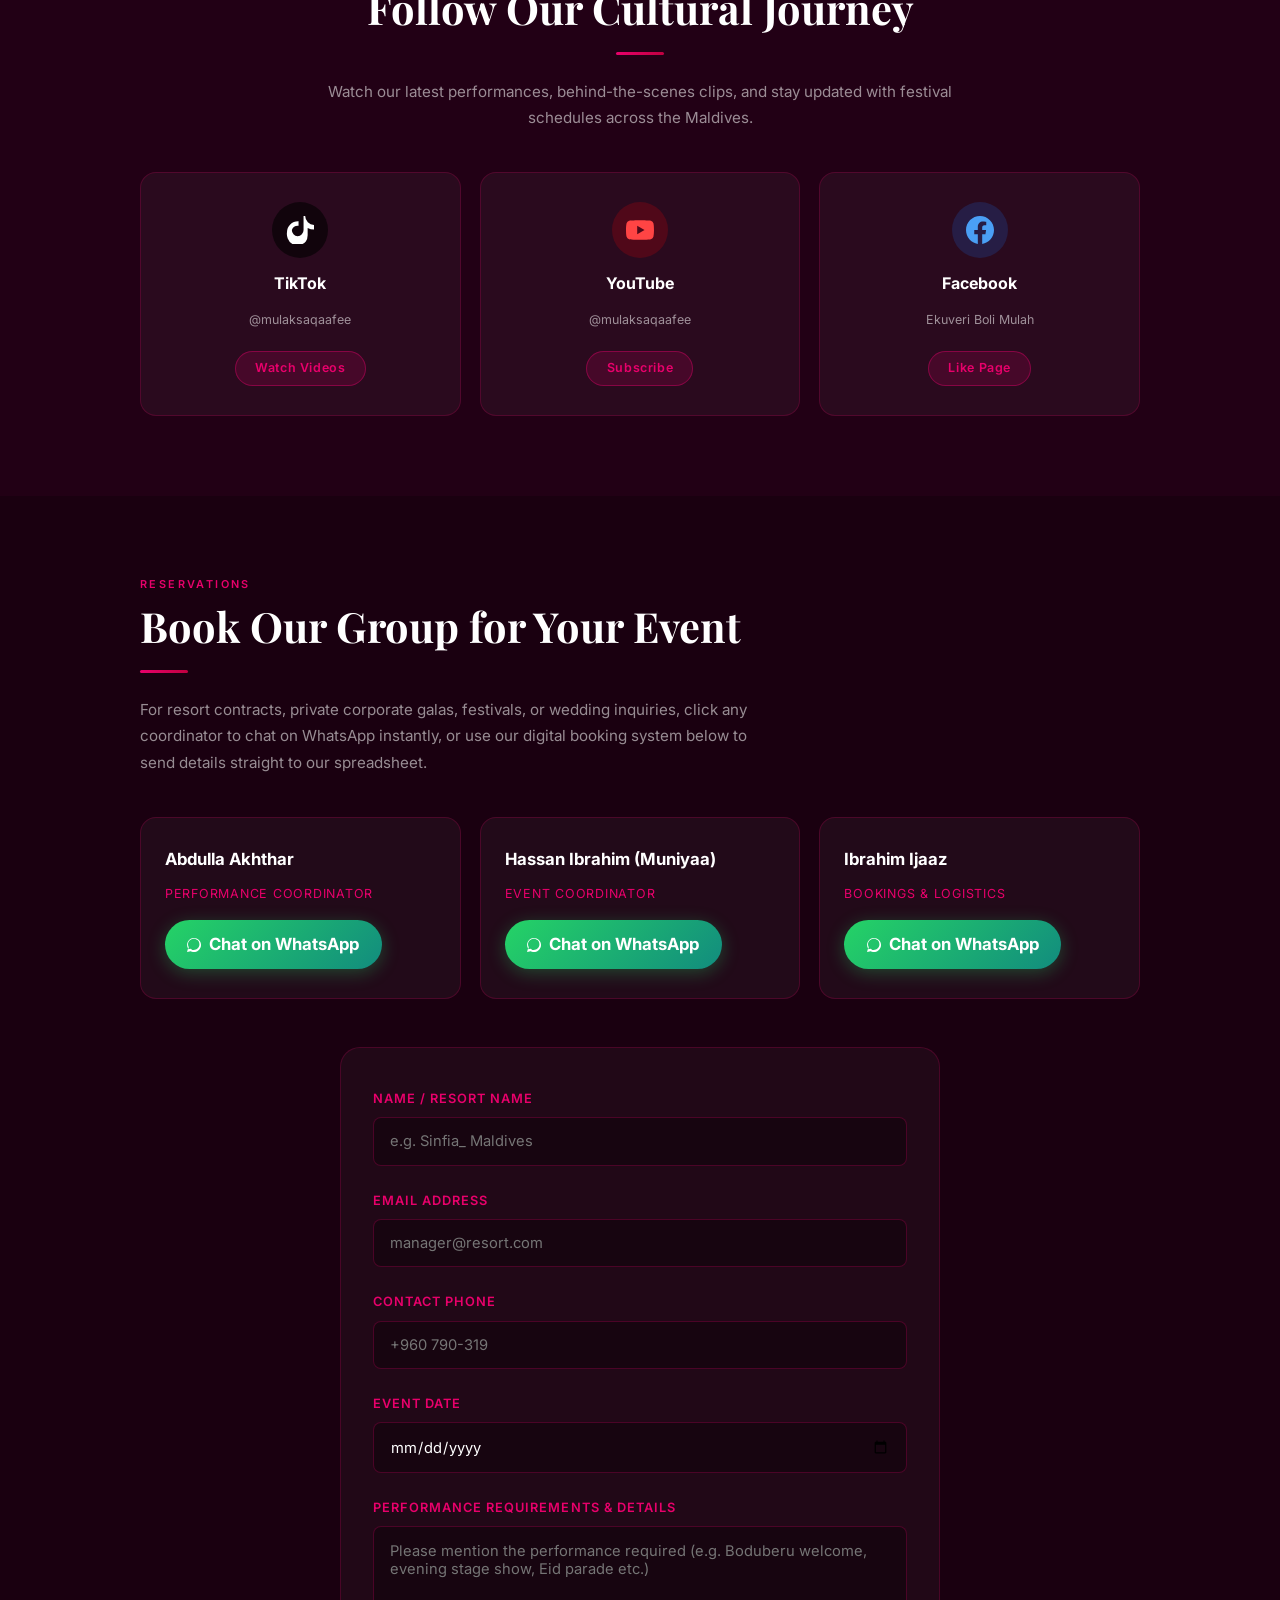
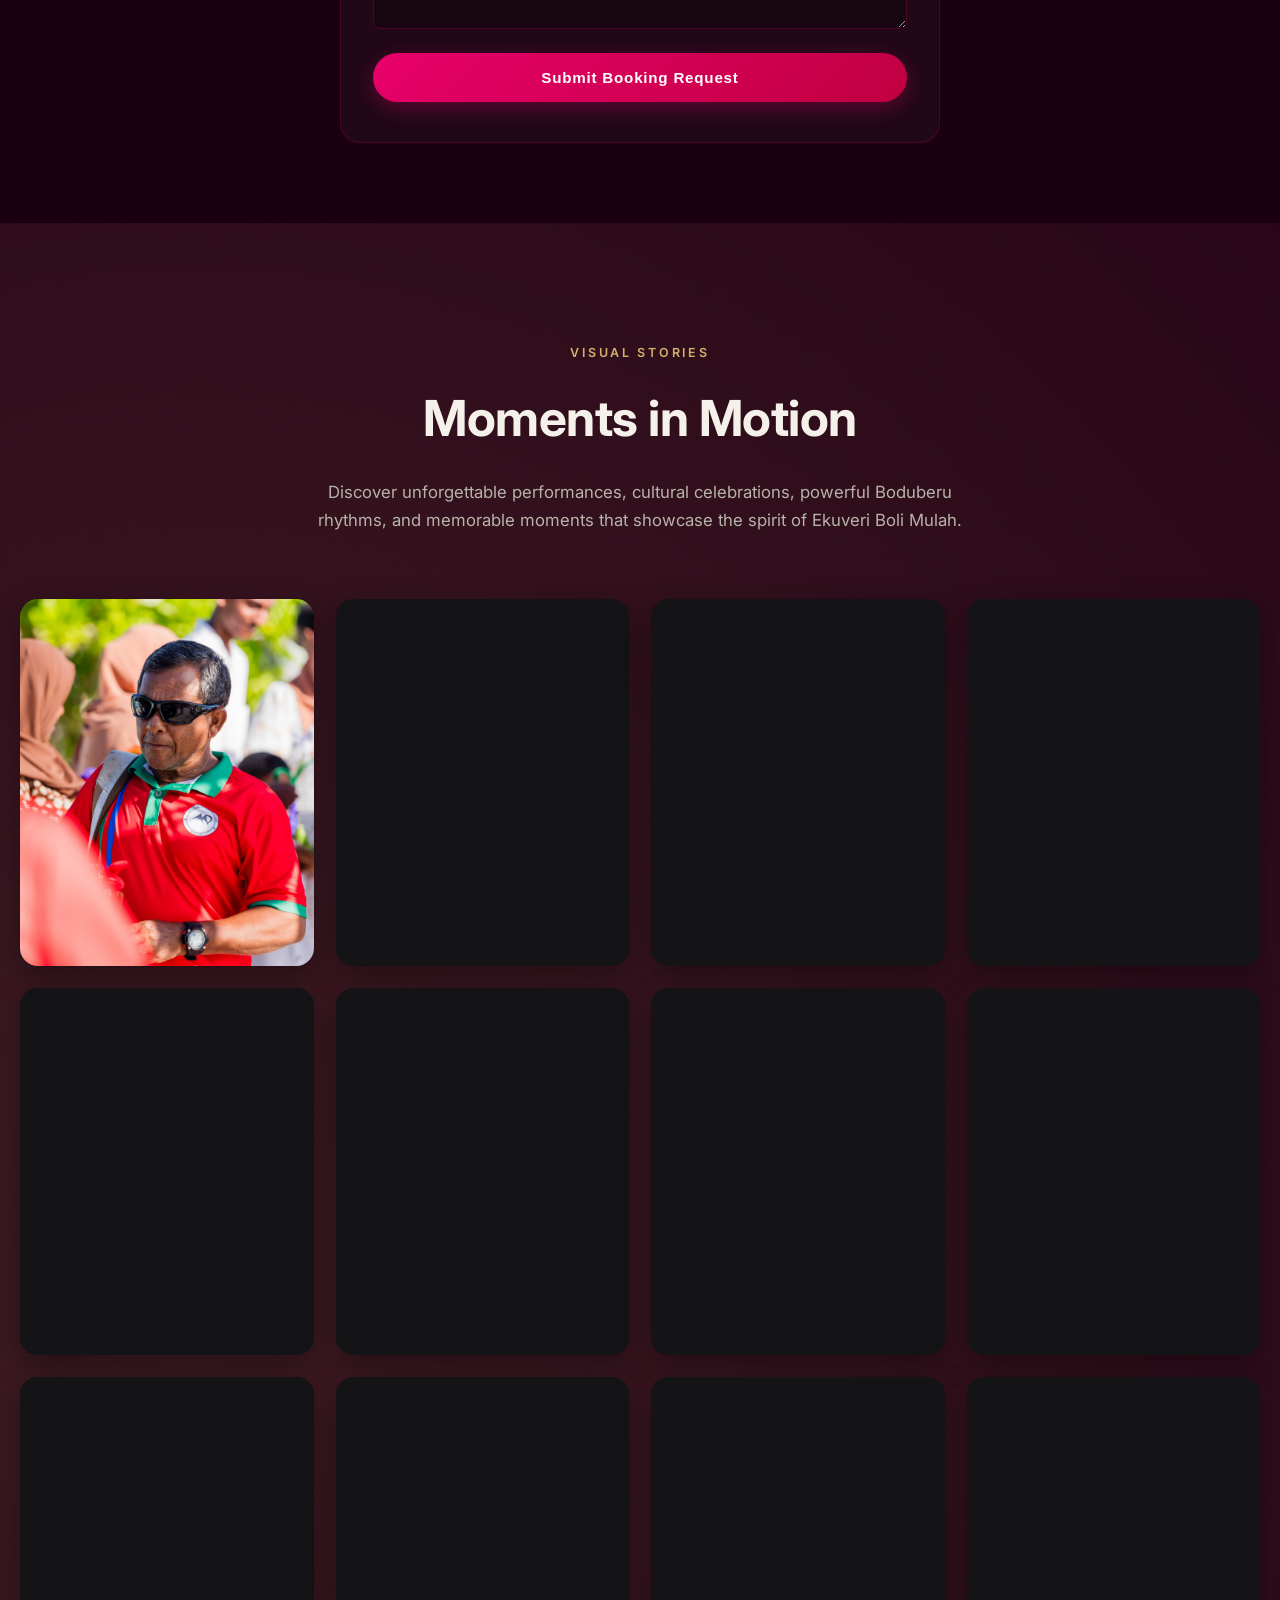
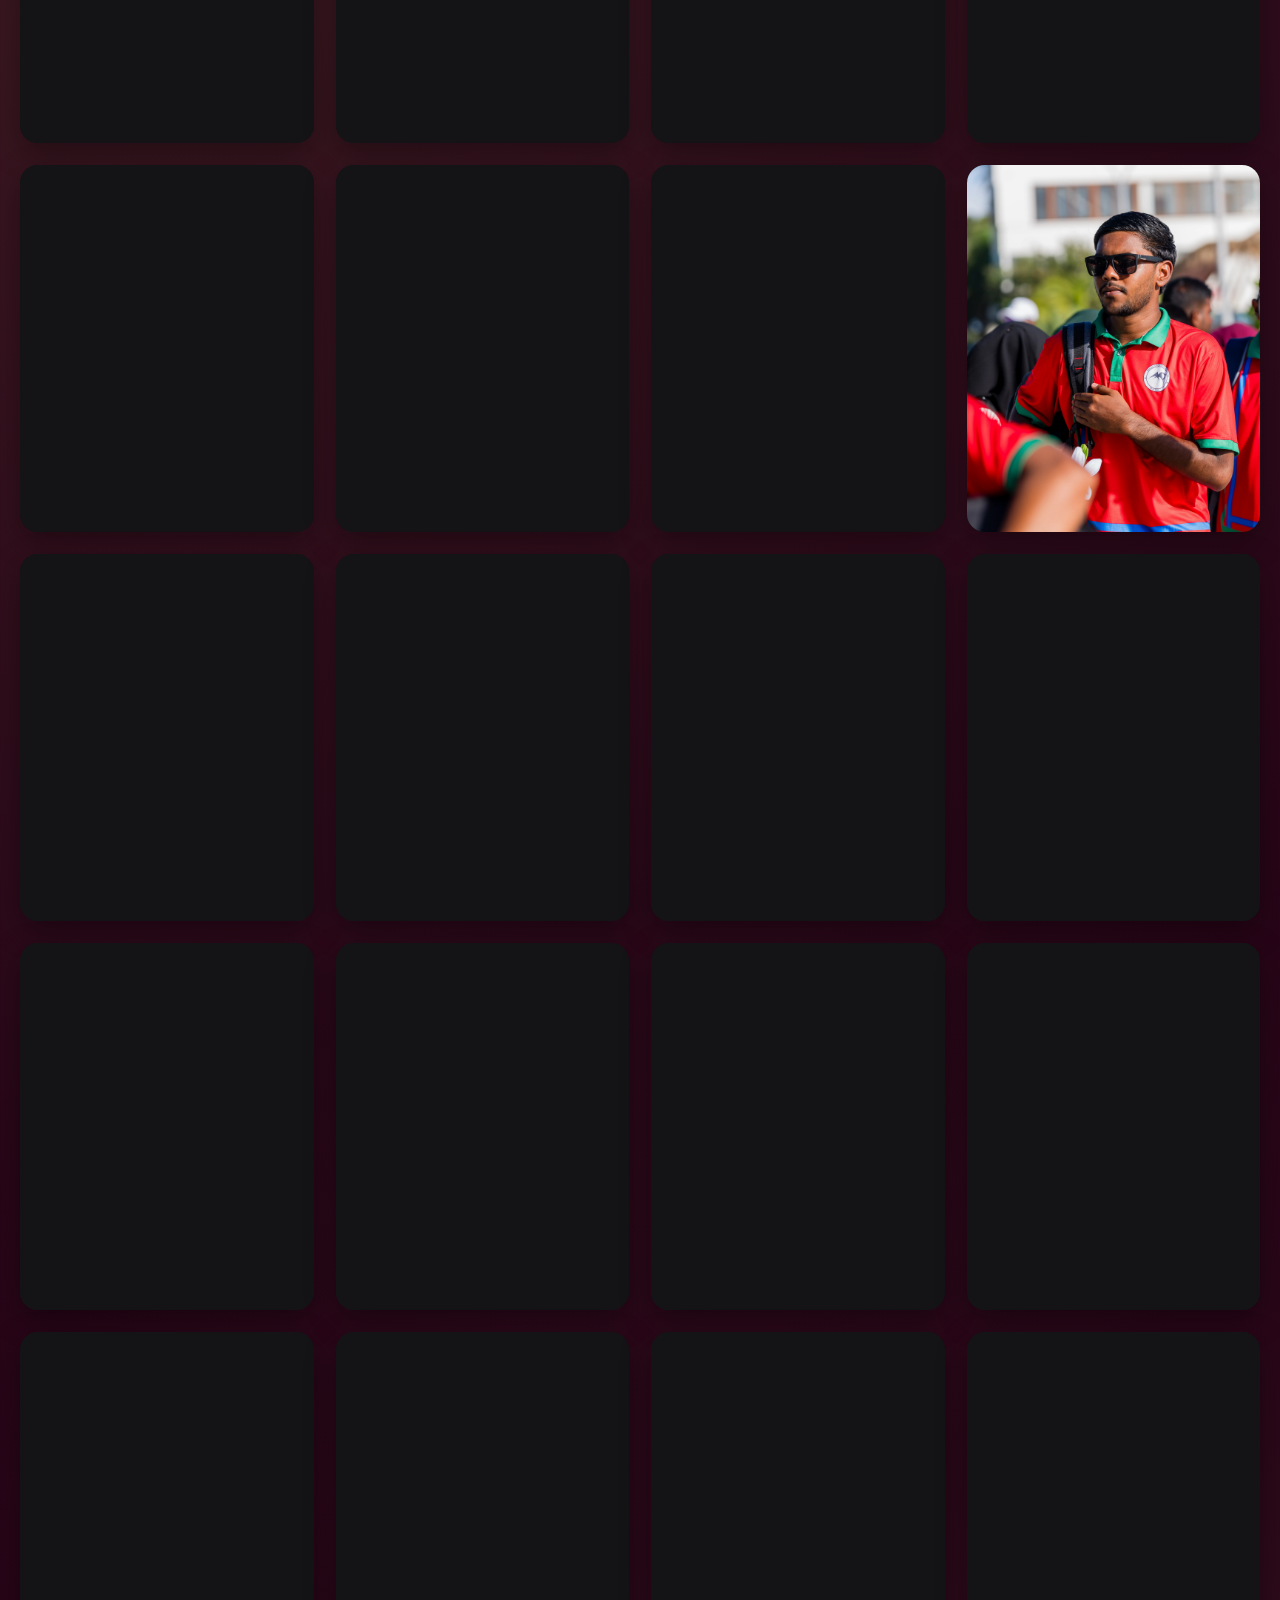
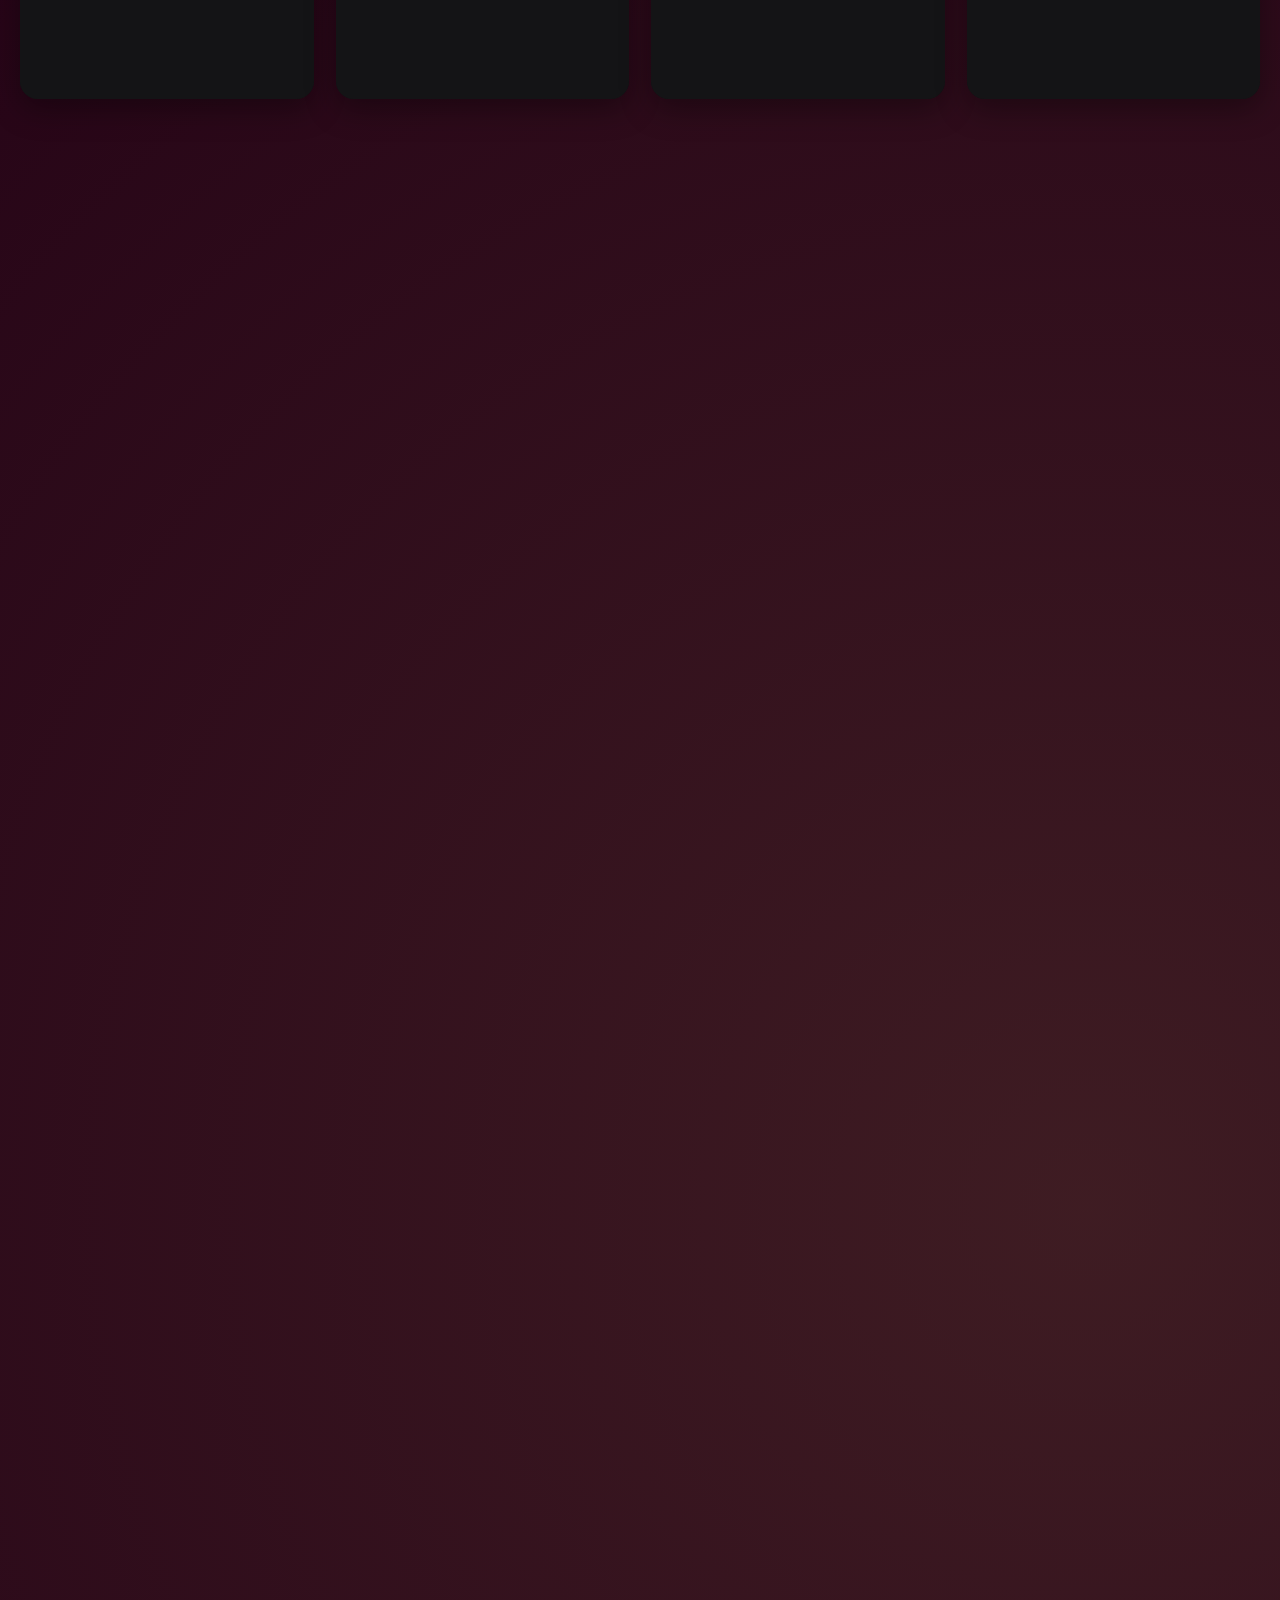
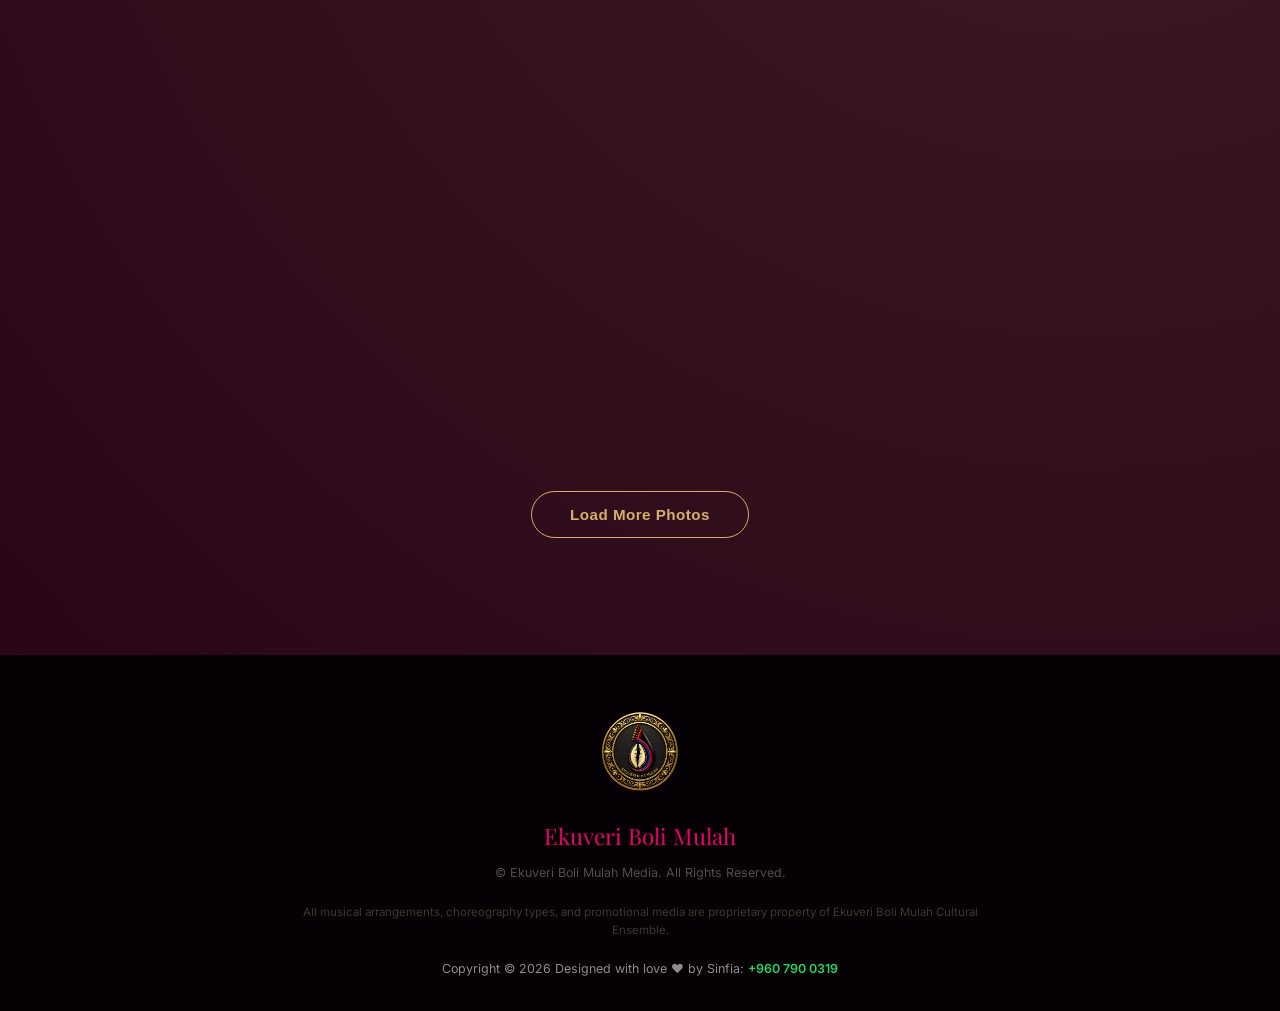
==== commit 7722c93b: "Add files via upload" ====
--- a/index.html
+++ b/index.html
@@ -32,6 +32,7 @@
     <li><a href="#social"><span class="i18n-en">Follow</span><span class="i18n-dv">ފޮލޯކުރައްވާ</span></a></li>
     <li><a href="#booking"><span class="i18n-en">Booking</span><span class="i18n-dv">ބުކިންގ</span></a></li>
     <li><a href="#gallery"><span class="i18n-en">Gallery</span><span class="i18n-dv">ގެލެރީ</span></a></li>
+    <li><a href="membership/"><span class="i18n-en">Membership</span><span class="i18n-dv">މެންބަރޝިޕް</span></a></li>
     <li class="lang-switch" role="group" aria-label="Language selector">
       <button type="button" class="lang-btn" data-lang="en">EN</button>
       <button type="button" class="lang-btn" data-lang="dv">ދިވެހި</button>
@@ -61,10 +62,15 @@
   <h1 class="hero-title"><span class="i18n-en">Ekuveri Boli Mulah</span><span class="i18n-dv">އެކުވެރި ބޮލި މުލައް</span></h1>
   <p class="hero-sub"><span class="i18n-en">Infusing your special occasions with the authentic essence of Maldivian music and traditional dance, bringing a vibrant soul to every celebration.</span><span class="i18n-dv">ދިވެހިވަންތަ މިއުޒިކާއި ސަގާފީ ނެށުންތަކުގެ އަސްލު ރޫހު، ތިޔަބޭފުޅުންގެ ޚާއްޞަ މުނާސަބަތުތަކާ ގުޅުވައިލަދީ، އެ ހަފުލާއަކަށް ދިރުން ގެނެސްދިނުން.</span></p>
   <p class="hero-desc"><span class="i18n-en">Specializing in Boduberu, Maafathi Neshun, Langiri, and custom cultural showcases customized for luxury resorts and local celebrations.</span><span class="i18n-dv">ރިޒޯޓްތަކާއި ރަސްމީ މުނާސަބަތުތަކަށް އެކަށޭނަ ފެންވަރުގެ ސަގާފީ ޝޯތަކާއި، ބޮޑުބެރާއި ލަނގިރި ފަދަ އައިޓަމްތައް ހުށަހަޅައިދޭ ހުނަރުވެރި، އިތުބާރު ހުރި ޓީމެކެވެ.</span></p>
-  <a href="#booking" class="hero-cta">
-    <span><span class="i18n-en">Book Our Ensemble</span><span class="i18n-dv">ބުކިންގ ހައްދަވާ</span></span>
-    <svg width="16" height="16" viewBox="0 0 24 24" fill="none" stroke="currentColor" stroke-width="2.5"><path d="M5 12h14M12 5l7 7-7 7"/></svg>
-  </a>
+  <div style="display:flex; gap:0.9rem; flex-wrap:wrap; justify-content:center;">
+    <a href="#booking" class="hero-cta">
+      <span><span class="i18n-en">Book Our Ensemble</span><span class="i18n-dv">ބުކިންގ ހައްދަވާ</span></span>
+      <svg width="16" height="16" viewBox="0 0 24 24" fill="none" stroke="currentColor" stroke-width="2.5"><path d="M5 12h14M12 5l7 7-7 7"/></svg>
+    </a>
+    <a href="membership/" class="hero-cta" style="background:transparent; border:1.5px solid var(--hot-pink); box-shadow:none;">
+      <span><span class="i18n-en">Become a Member</span><span class="i18n-dv">މެންބަރަކަށްވުން</span></span>
+    </a>
+  </div>
 </section>
 
 <!-- ── ABOUT ── -->
